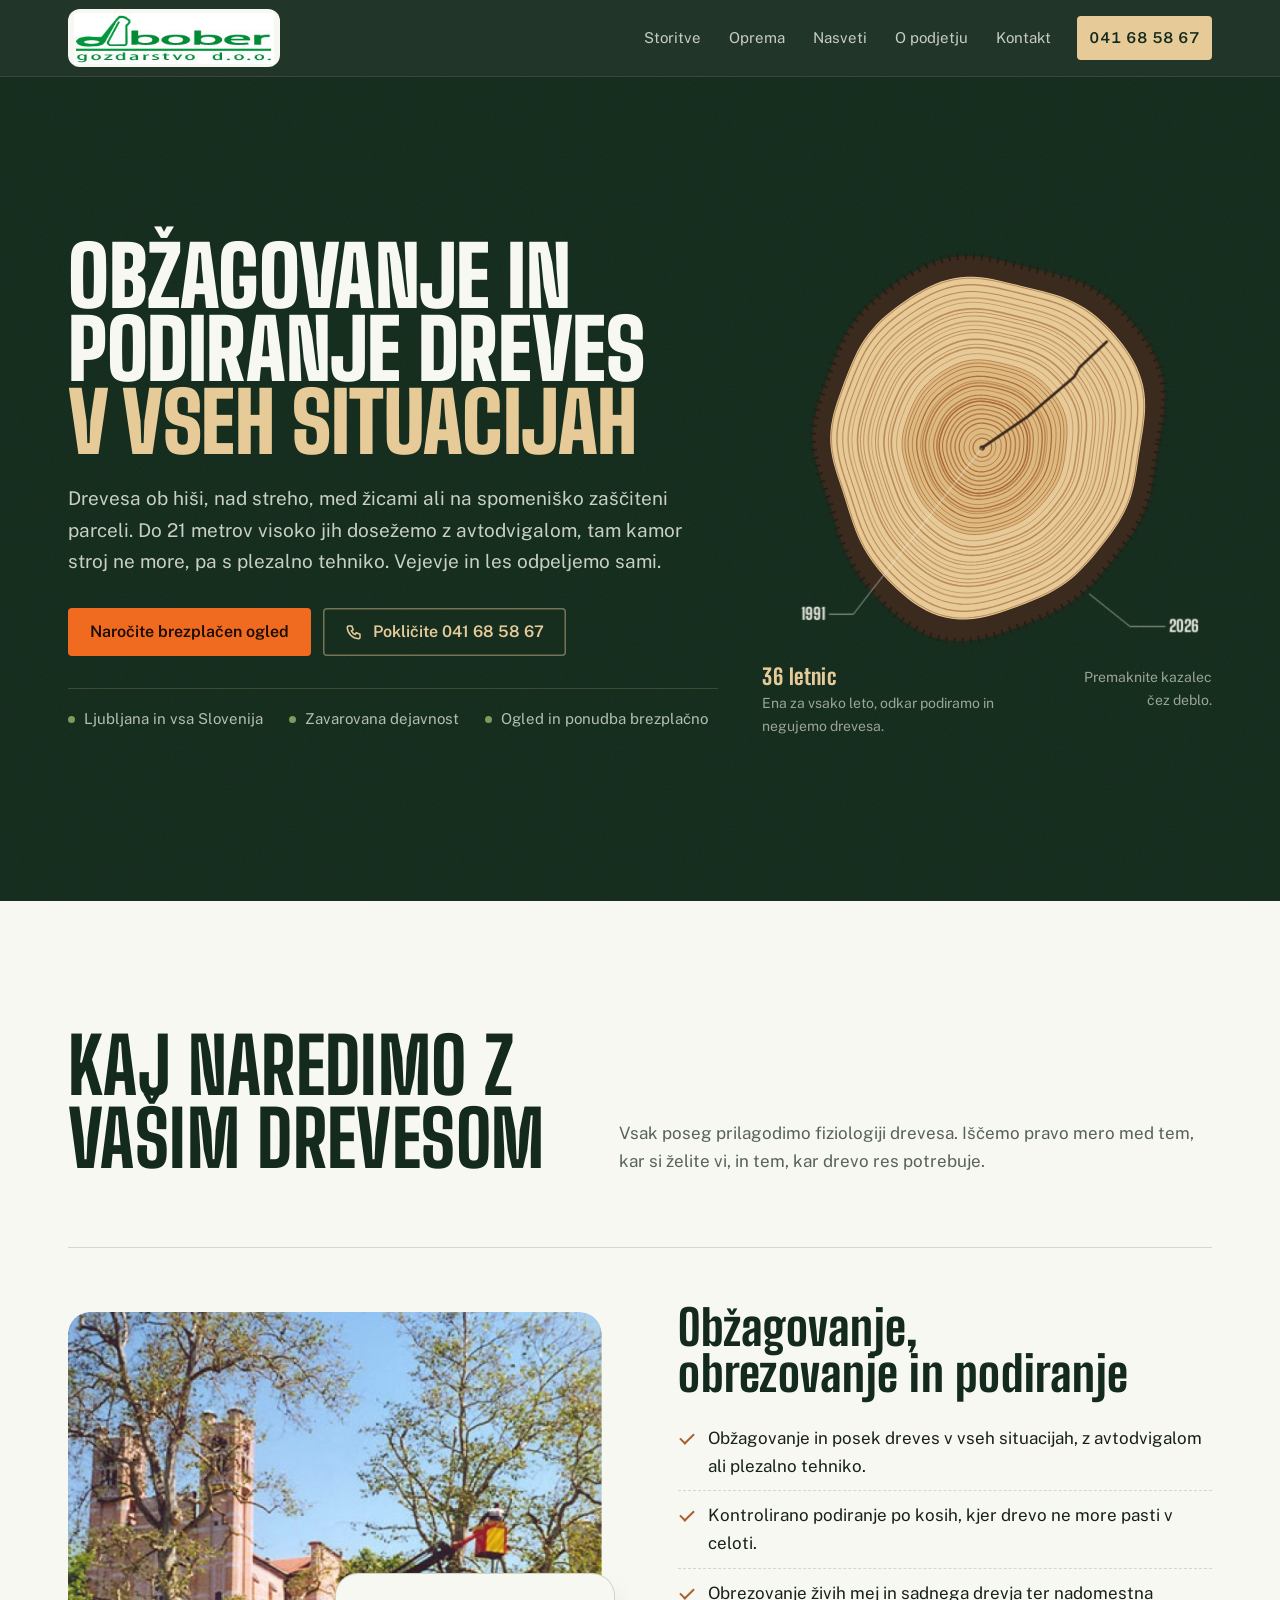
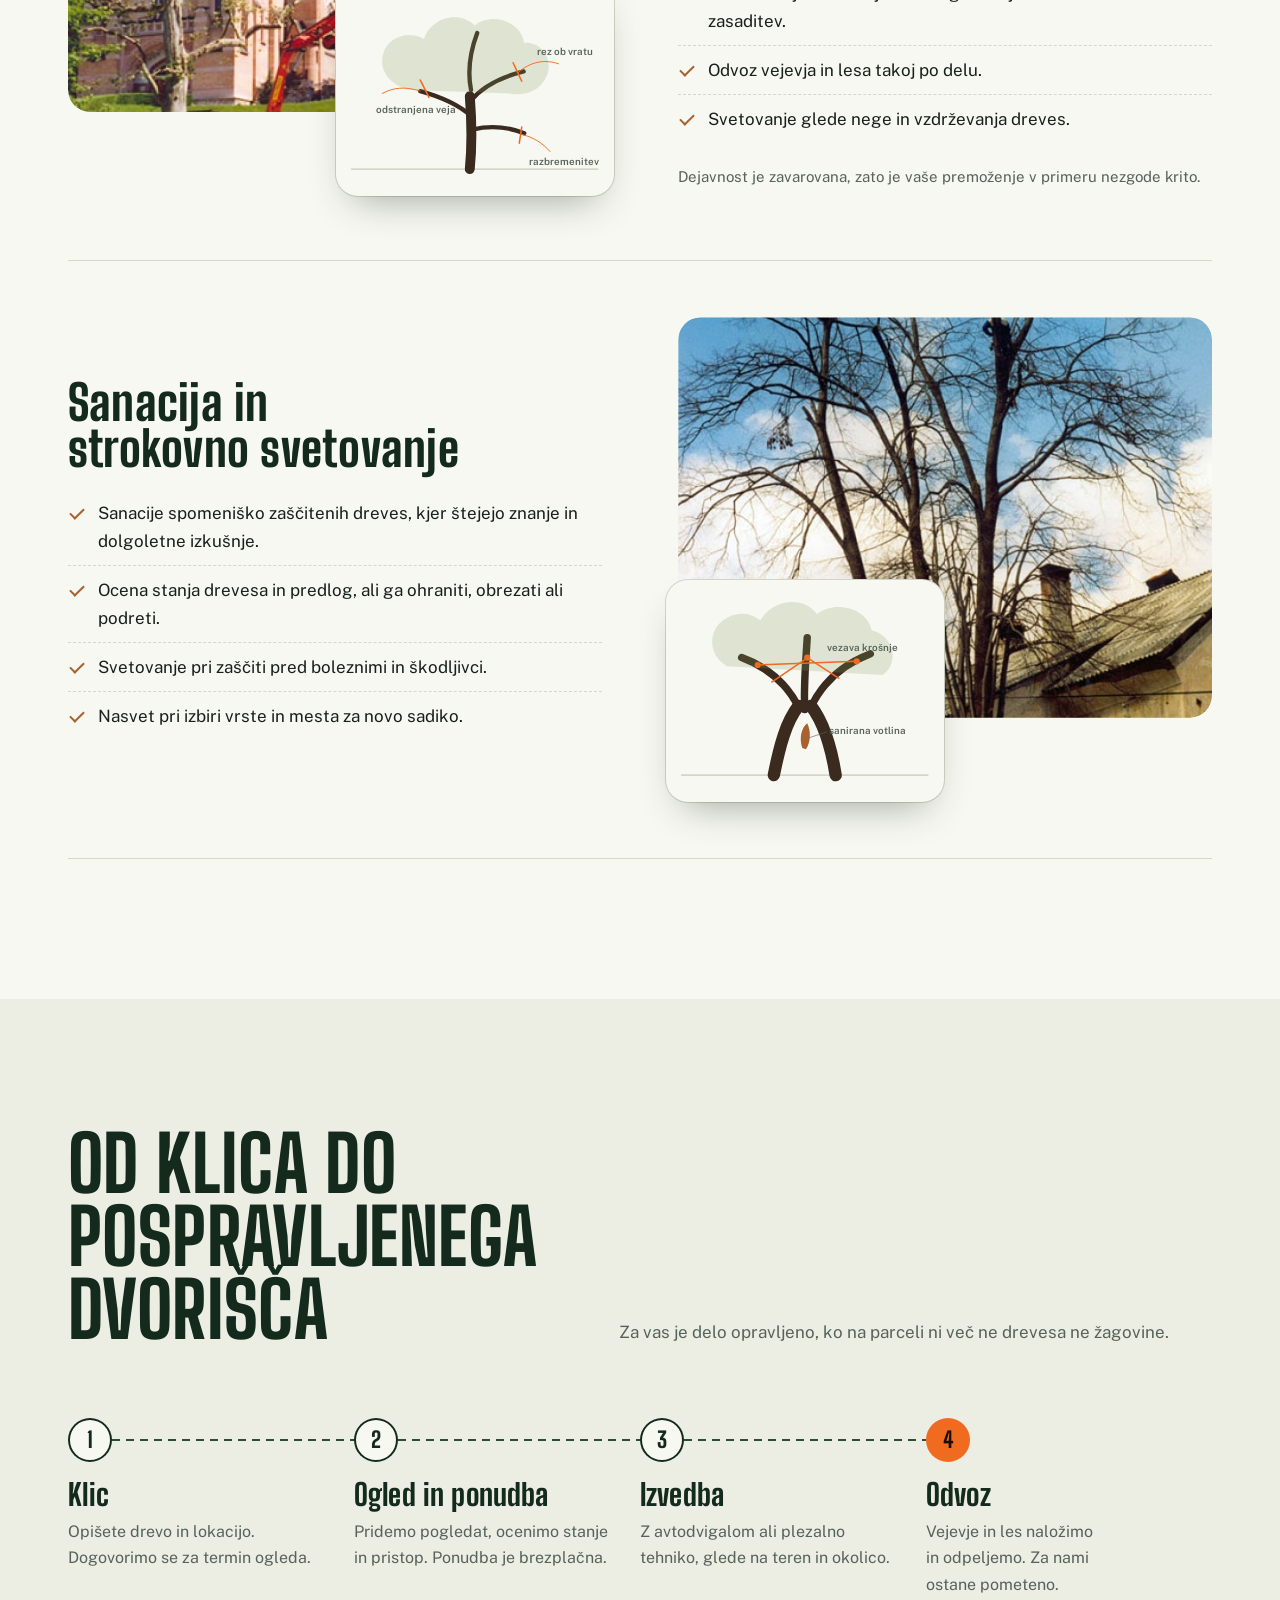
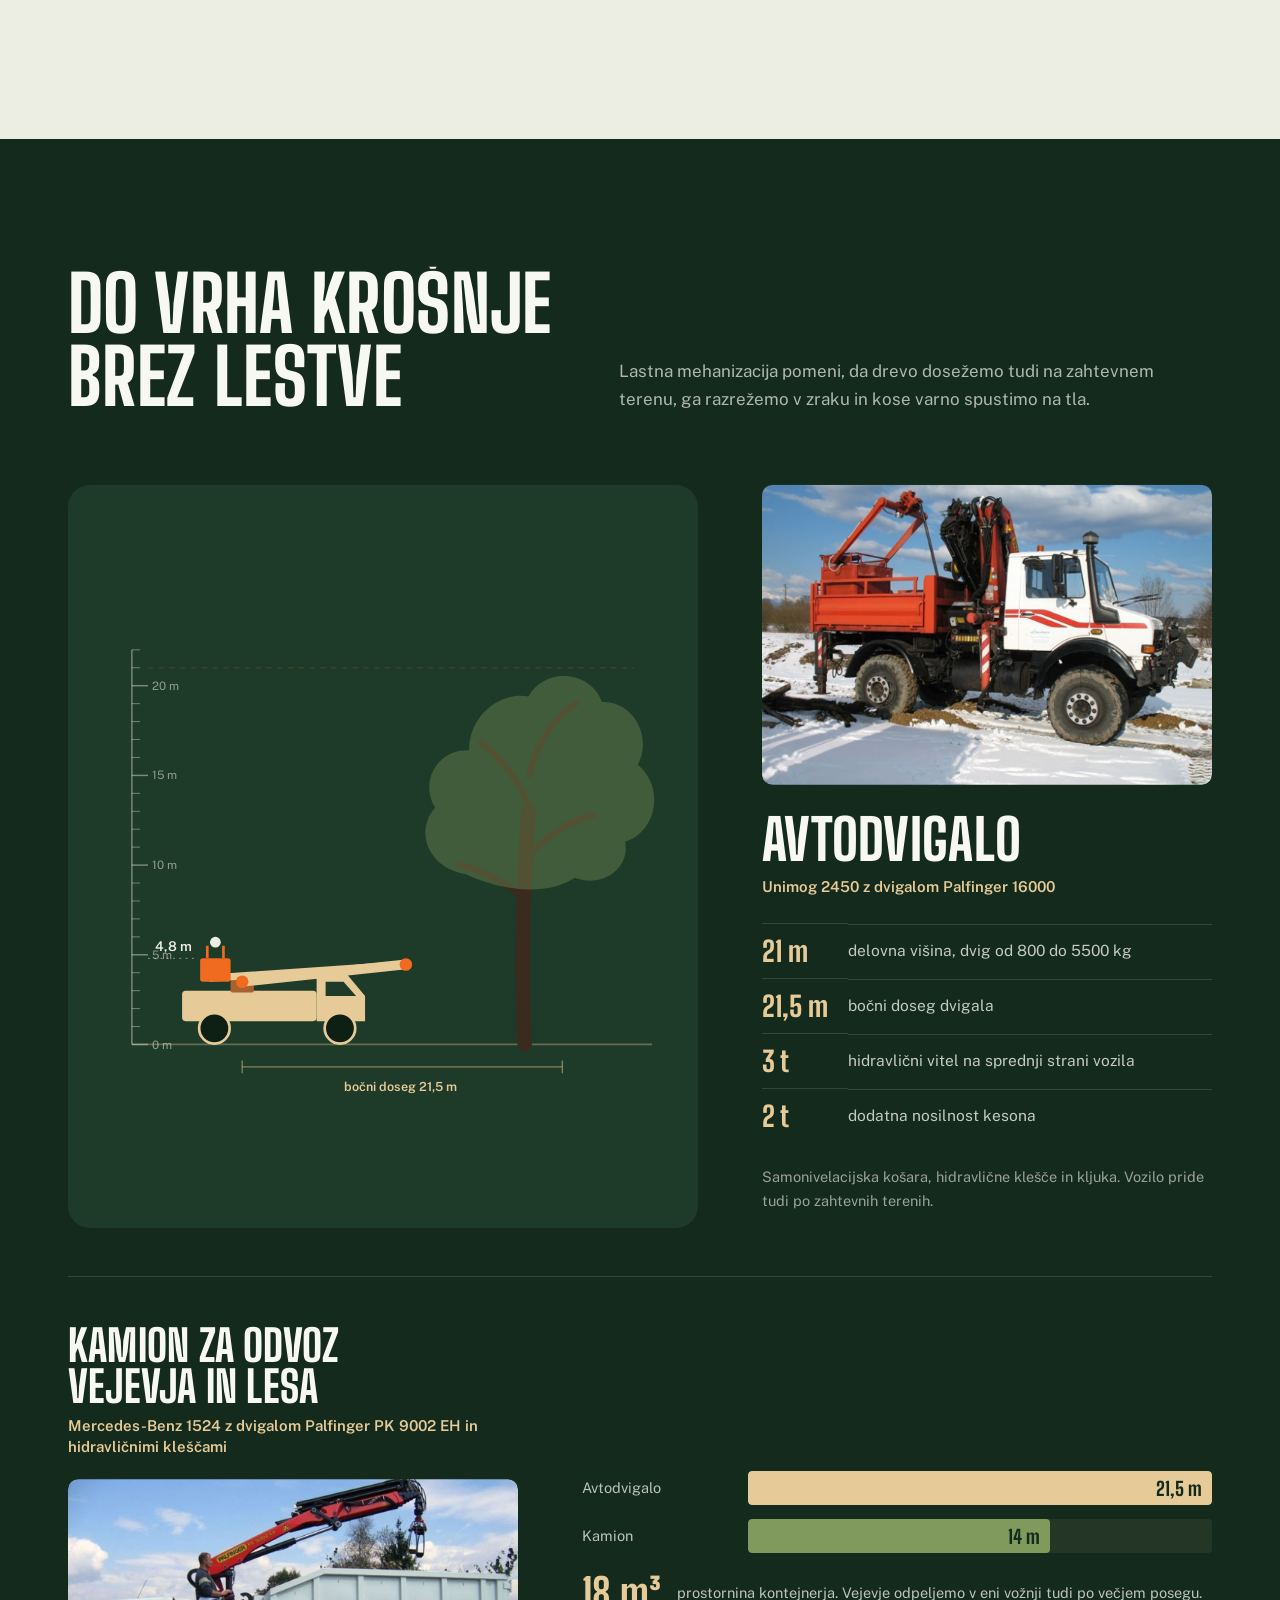
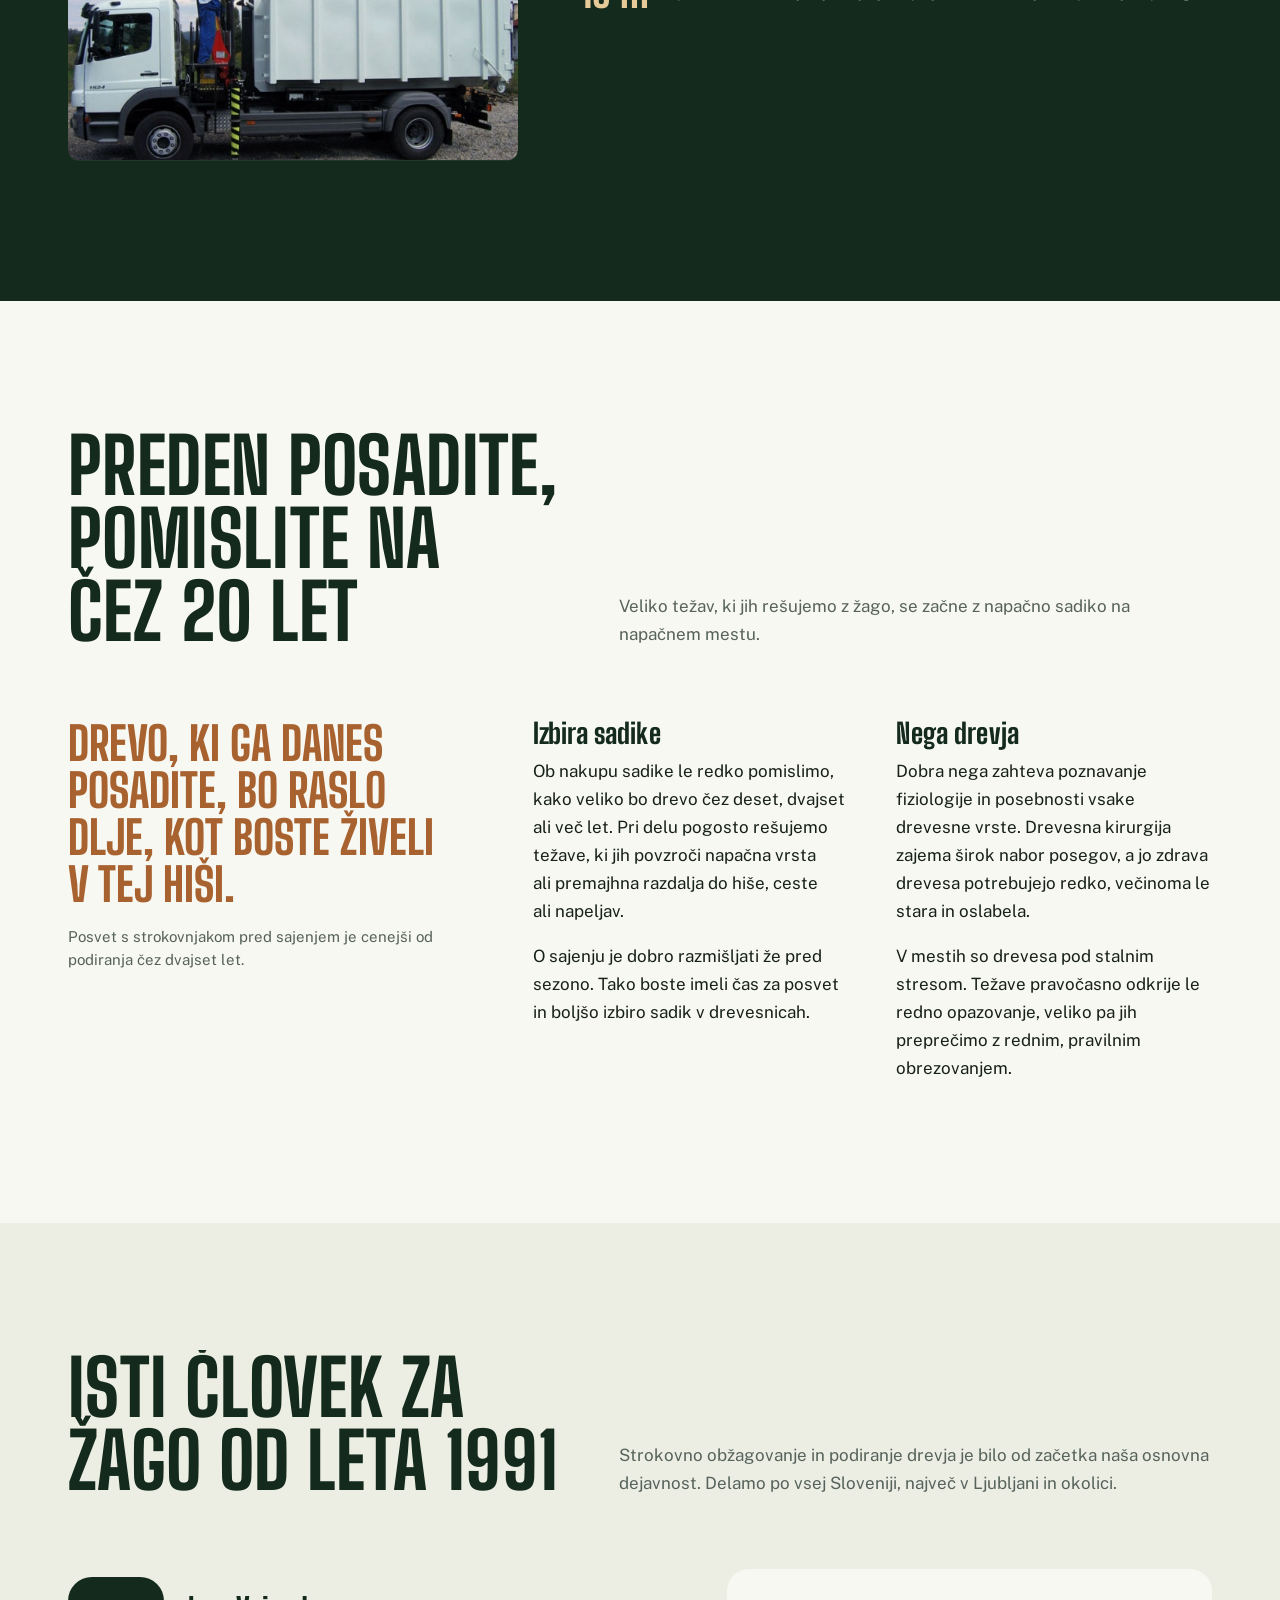
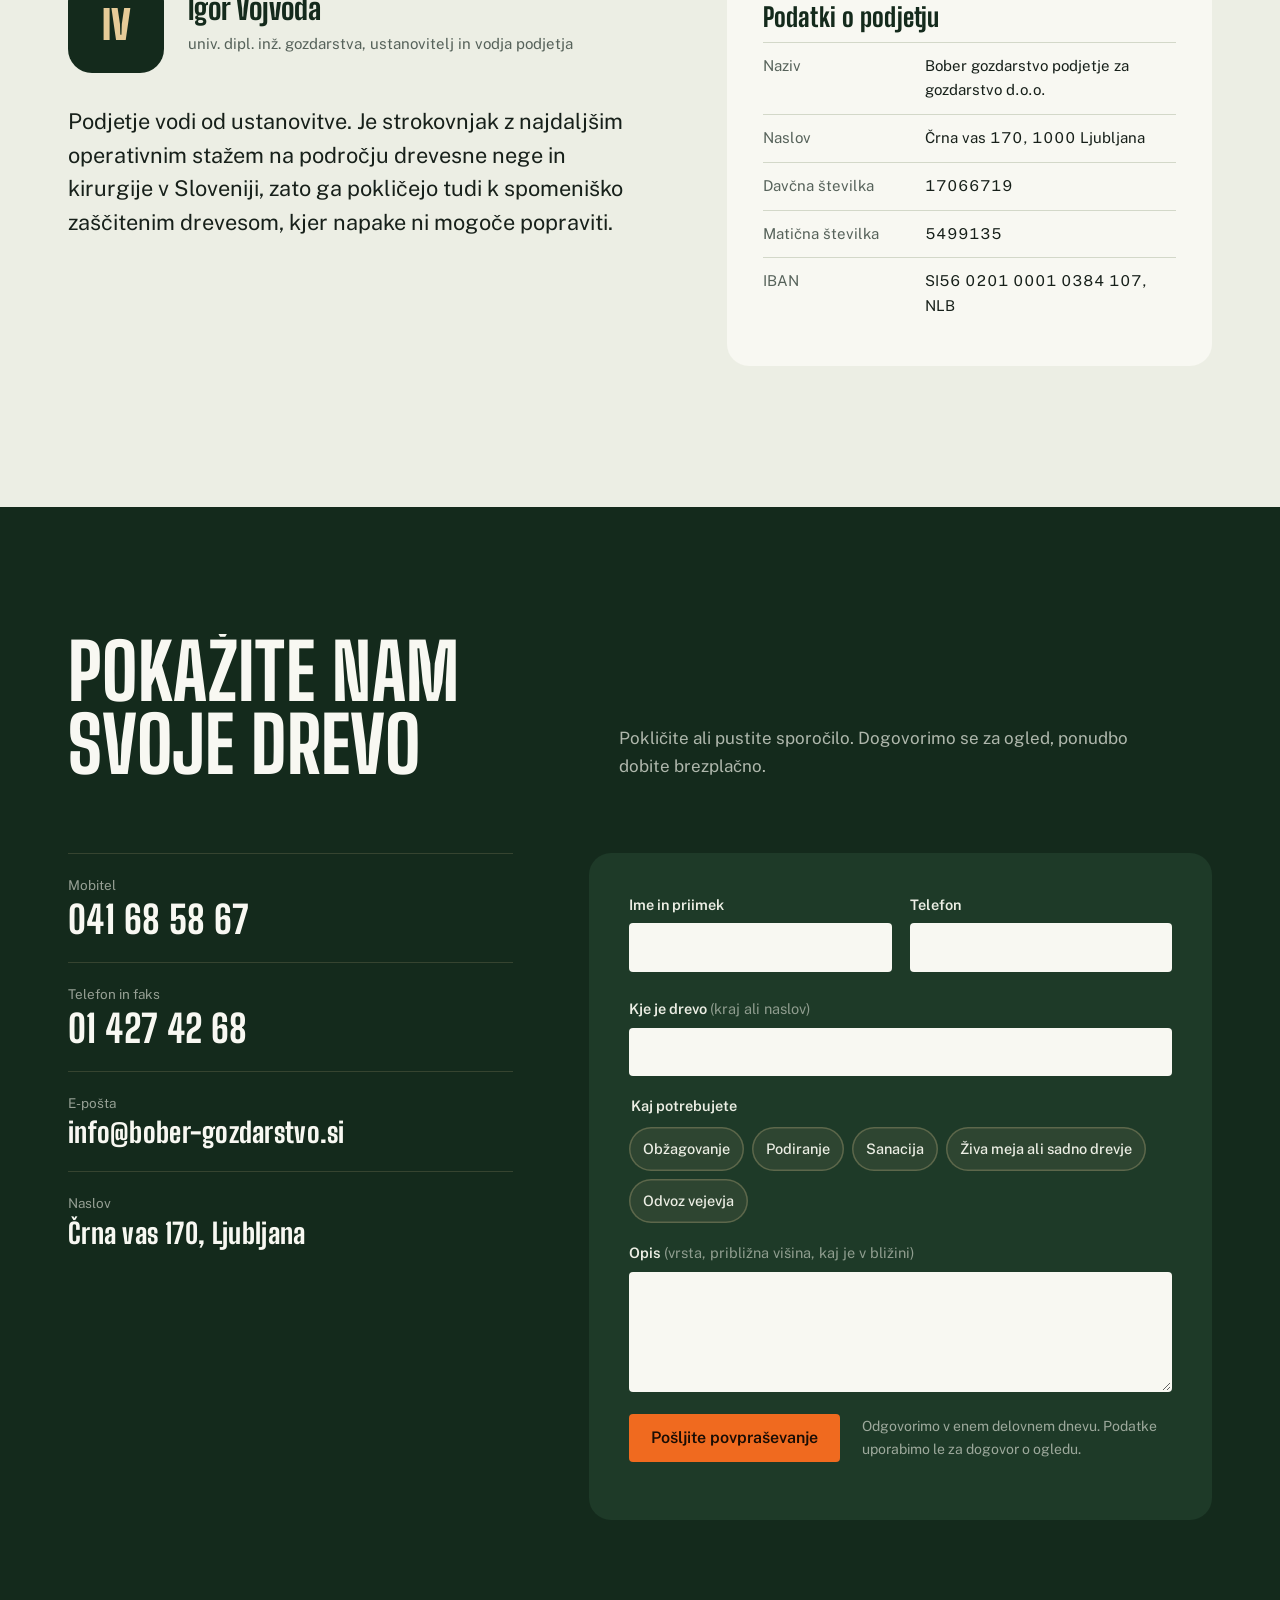
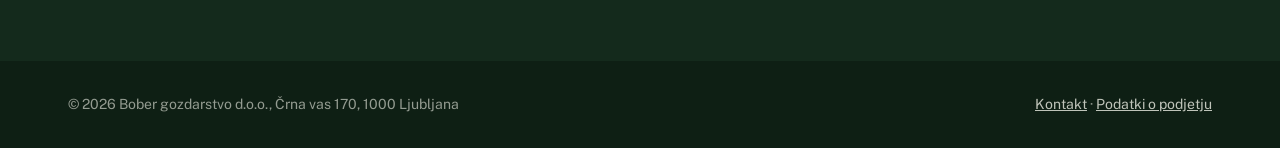
==== index.html @ 2860ae9e "Objava spletne strani Gozdarstvo Bober Co-Authored-By: Claude Opus 5.5 <noreply@anthropic.com>" ====
<!doctype html>
<html lang="sl" class="no-js">
<head>
<script>document.documentElement.classList.replace("no-js","js")</script>
<meta charset="utf-8">
<meta name="viewport" content="width=device-width, initial-scale=1">
<title>Obžagovanje in podiranje dreves Ljubljana | Bober gozdarstvo</title>
<meta name="description" content="Strokovno obžagovanje, obrezovanje in podiranje dreves v Ljubljani in po Sloveniji od leta 1991. Avtodvigalo do 21 m, plezalna tehnika, odvoz vejevja. Brezplačen ogled.">
<link rel="canonical" href="https://www.gozdarstvo-bober.si/">
<meta property="og:type" content="website">
<meta property="og:locale" content="sl_SI">
<meta property="og:title" content="Bober gozdarstvo — obžagovanje in podiranje dreves">
<meta property="og:description" content="Drevesna nega in kirurgija od leta 1991. Avtodvigalo do 21 m, plezalna tehnika, odvoz vejevja. Brezplačen ogled.">
<meta property="og:url" content="https://www.gozdarstvo-bober.si/">
<meta name="theme-color" content="#142A1C">
<link rel="icon" href="data:image/svg+xml,%3Csvg xmlns='http://www.w3.org/2000/svg' viewBox='0 0 64 64'%3E%3Ccircle cx='32' cy='32' r='30' fill='%233B2A1E'/%3E%3Ccircle cx='32' cy='32' r='25' fill='%23E6CB98'/%3E%3Cg fill='none' stroke='%23A8622F' stroke-width='2'%3E%3Ccircle cx='32' cy='32' r='19'/%3E%3Ccircle cx='31' cy='33' r='13'/%3E%3Ccircle cx='31' cy='33' r='7'/%3E%3C/g%3E%3Cpath d='M32 32 L58 20' stroke='%233B2A1E' stroke-width='3'/%3E%3C/svg%3E">
<link rel="preconnect" href="https://fonts.googleapis.com">
<link rel="preconnect" href="https://fonts.gstatic.com" crossorigin>
<link href="https://fonts.googleapis.com/css2?family=Big+Shoulders+Display:wght@600;800;900&family=Public+Sans:ital,wght@0,400;0,500;0,600;1,400&display=swap" rel="stylesheet">

<script type="application/ld+json">
{
  "@context": "https://schema.org",
  "@type": "LocalBusiness",
  "@id": "https://www.gozdarstvo-bober.si/#business",
  "name": "Bober gozdarstvo d.o.o.",
  "legalName": "Bober gozdarstvo podjetje za gozdarstvo d.o.o.",
  "description": "Strokovno obžagovanje, obrezovanje in podiranje dreves, sanacija spomeniško zaščitenih dreves, odvoz vejevja in lesa.",
  "url": "https://www.gozdarstvo-bober.si/",
  "telephone": "+38641685867",
  "faxNumber": "+38614274268",
  "email": "info@bober-gozdarstvo.si",
  "foundingDate": "1991",
  "taxID": "17066719",
  "address": {
    "@type": "PostalAddress",
    "streetAddress": "Črna vas 170",
    "postalCode": "1000",
    "addressLocality": "Ljubljana",
    "addressCountry": "SI"
  },
  "areaServed": [{"@type":"City","name":"Ljubljana"},{"@type":"Country","name":"Slovenija"}],
  "founder": {"@type":"Person","name":"Igor Vojvoda","jobTitle":"univ. dipl. inž. gozdarstva"},
  "knowsAbout": ["obžagovanje dreves","podiranje dreves","obrezovanje dreves","sanacija dreves","drevesna kirurgija","plezalna tehnika","odvoz vejevja"]
}
</script>

<style>
:root{
  --spruce:#142A1C;
  --spruce-2:#1E3A28;
  --spruce-3:#2B4C35;
  --moss:#7F9A5C;
  --lichen:#ECEEE4;
  --paper:#F8F8F2;
  --sap:#E6CB98;
  --heart:#A8622F;
  --bark:#3B2A1E;
  --saw:#F06A1F;
  --saw-ink:#B9480C;
  --ink:#17201A;
  --muted:#56625A;
  --line:#D3D8C9;

  --display:"Big Shoulders Display", "Roboto Condensed", "Arial Narrow", "DejaVu Sans Condensed", sans-serif;
  --body:"Public Sans", system-ui, sans-serif;

  --wrap:1240px;
  --gutter:clamp(16px,4vw,48px);
  --r-sm:4px; --r-md:10px; --r-lg:22px;
  --ease:cubic-bezier(.2,.7,.2,1);
}
*,*::before,*::after{box-sizing:border-box}
html{scroll-behavior:smooth;-webkit-text-size-adjust:100%}
@media (prefers-reduced-motion:reduce){html{scroll-behavior:auto}}
body{margin:0;background:var(--paper);color:var(--ink);font:400 17px/1.65 var(--body);overflow-x:hidden}
img,svg{display:block;max-width:100%}
a{color:inherit}
h1,h2,h3{font-family:var(--display);font-weight:800;line-height:.95;letter-spacing:.005em;margin:0;text-wrap:balance}
p{margin:0 0 1em;text-wrap:pretty}
.wrap{max-width:var(--wrap);margin:0 auto;padding:0 var(--gutter)}
.skip{position:absolute;left:-999px;top:8px;background:var(--saw);color:#fff;padding:10px 14px;border-radius:var(--r-sm);z-index:50}
.skip:focus{left:8px}
:focus-visible{outline:3px solid var(--saw);outline-offset:3px;border-radius:2px}

/* ---------- buttons ---------- */
.btn{display:inline-flex;align-items:center;gap:10px;min-height:48px;padding:0 22px;border-radius:var(--r-sm);
  font:600 16px/1 var(--body);text-decoration:none;border:0;cursor:pointer;
  transition:background-color .2s var(--ease),transform .15s var(--ease),color .2s}
.btn:active{transform:translateY(1px)}
.btn-saw{background:var(--saw);color:#1a0d04}
.btn-saw:hover{background:#ff7d33}
.btn-line{background:transparent;color:var(--sap);box-shadow:inset 0 0 0 1.5px rgba(230,203,152,.45)}
.btn-line:hover{box-shadow:inset 0 0 0 1.5px var(--sap)}
.btn svg{width:18px;height:18px}

/* ---------- header ---------- */
.top{position:sticky;top:0;z-index:20;background:rgba(20,42,28,.94);backdrop-filter:saturate(1.2) blur(8px);color:var(--lichen);
  border-bottom:1px solid rgba(230,203,152,.12)}
.top .wrap{display:flex;align-items:center;justify-content:space-between;gap:24px;height:76px}
.brand{display:flex;align-items:center;gap:12px;text-decoration:none}
.brand svg{width:38px;height:38px;flex:none}
.brand b{font:900 28px/1 var(--display);letter-spacing:.02em;color:var(--paper)}
.brand small{display:block;font:500 12px/1.2 var(--body);color:var(--sap);opacity:.8;letter-spacing:.02em}
.nav{display:flex;gap:4px;align-items:center}
.nav a{text-decoration:none;font-size:15px;padding:10px 12px;border-radius:var(--r-sm);color:rgba(236,238,228,.82);transition:color .2s}
.nav a:hover{color:#fff}
.nav .call{margin-left:10px;color:var(--spruce);background:var(--sap);font-weight:600;font-variant-numeric:tabular-nums}
.nav .call:hover{background:#f1dcb2;color:var(--spruce)}
.menu-btn{display:none;background:none;border:0;color:var(--paper);width:48px;height:48px;margin-right:-12px;cursor:pointer}
@media (max-width:900px){
  .nav{position:absolute;top:100%;left:0;right:0;flex-direction:column;align-items:stretch;gap:0;background:var(--spruce);
    padding:8px var(--gutter) 20px;border-bottom:1px solid rgba(230,203,152,.15);display:none}
  .nav.open{display:flex}
  .nav a{padding:14px 4px;font-size:17px;border-bottom:1px solid rgba(255,255,255,.06)}
  .nav .call{margin:14px 0 0;text-align:center;padding:14px}
  .menu-btn{display:grid;place-items:center}
}

/* ---------- hero ---------- */
.hero{position:relative;background:var(--spruce);color:var(--lichen);overflow:hidden;isolation:isolate}
.hero::after{content:"";position:absolute;inset:0;z-index:-1;pointer-events:none;opacity:.35;mix-blend-mode:overlay;
  background-image:url("data:image/svg+xml,%3Csvg xmlns='http://www.w3.org/2000/svg' width='220' height='220'%3E%3Cfilter id='n'%3E%3CfeTurbulence type='fractalNoise' baseFrequency='.85' numOctaves='2' stitchTiles='stitch'/%3E%3C/filter%3E%3Crect width='100%25' height='100%25' filter='url(%23n)'/%3E%3C/svg%3E")}
.hero .wrap{display:grid;grid-template-columns:minmax(0,1.3fr) minmax(0,.9fr);gap:clamp(24px,3.5vw,56px);align-items:center;
  padding-top:clamp(20px,4.5vh,72px);padding-bottom:clamp(24px,5vh,80px);min-height:calc(100svh - 76px)}
.hero h1{font-size:clamp(40px,min(6.9vw,9.2svh),108px);font-weight:900;color:var(--paper);text-transform:uppercase;line-height:.88;letter-spacing:-.005em}
.hero h1 span{display:block;color:var(--sap)}
.hero .lede{max-width:38em;margin:clamp(12px,2.6vh,28px) 0 clamp(16px,3.4vh,34px);font-size:clamp(17px,1.5vw,19px);color:rgba(236,238,228,.84)}
.hero .actions{display:flex;flex-wrap:wrap;gap:12px}
.hero .facts{display:flex;flex-wrap:wrap;gap:8px 26px;margin:clamp(16px,3.6vh,44px) 0 0;padding:clamp(10px,2vh,20px) 0 0;border-top:1px solid rgba(230,203,152,.18);list-style:none;font-size:15px;color:rgba(236,238,228,.75)}
.hero .facts li{display:flex;align-items:center;gap:9px}
.hero .facts li::before{content:"";width:7px;height:7px;border-radius:50%;background:var(--moss)}

.stump{position:relative;justify-self:center;width:100%;max-width:min(540px,calc(100svh - 76px - 190px))}
.stump svg{width:100%;height:auto;overflow:hidden;touch-action:manipulation}
.stump .ring{fill:none;stroke-linejoin:round}
.stump .ring.hl{stroke:var(--saw)!important;stroke-width:3px!important}
.stump-tip{position:absolute;left:0;top:0;pointer-events:none;background:var(--paper);color:var(--spruce);
  font:800 26px/1 var(--display);padding:8px 12px 7px;border-radius:var(--r-sm);opacity:0;transform:translate(-50%,-130%);
  transition:opacity .15s;white-space:nowrap;box-shadow:0 8px 24px rgba(5,15,8,.35)}
.stump-tip small{display:block;font:500 12px/1.2 var(--body);color:var(--muted);margin-top:3px}
.stump-tip.on{opacity:1}
.stump-cap{display:flex;justify-content:space-between;gap:16px;margin-top:clamp(8px,1.6vh,18px);font-size:14px;color:rgba(236,238,228,.62)}
.stump-cap strong{color:var(--sap);font:800 22px/1 var(--display);letter-spacing:.02em;display:block;margin-bottom:4px}

@media (max-width:900px){
  .hero .wrap{grid-template-columns:1fr;min-height:0}
  .stump{max-width:min(360px,86vw);margin-top:8px}
}

/* ---------- section scaffolding ---------- */
section{scroll-margin-top:80px}
.sec{padding:clamp(72px,10vw,136px) 0 clamp(80px,11vw,148px)}
.sec-head{display:grid;grid-template-columns:minmax(0,5fr) minmax(0,6fr);gap:24px 56px;align-items:end;margin-bottom:clamp(40px,6vw,72px)}
.sec-head h2{font-size:clamp(44px,6vw,82px);text-transform:uppercase;color:var(--spruce)}
.sec-head p{max-width:36em;color:var(--muted);margin:0}
@media (max-width:800px){.sec-head{grid-template-columns:minmax(0,1fr)}}
.sec-head h2,.svc h3,.spec h3,.truck h3{overflow-wrap:break-word;hyphens:auto}

/* ---------- services ---------- */
.svc{display:grid;grid-template-columns:minmax(0,1fr) minmax(0,1fr);gap:clamp(32px,6vw,88px);align-items:center;padding:clamp(36px,5vw,56px) 0;border-top:1px solid var(--line)}
.svc:last-of-type{border-bottom:1px solid var(--line)}
.svc.flip .svc-media{order:2}
.svc h3{font-size:clamp(34px,3.8vw,52px);color:var(--spruce);margin-bottom:18px}
.svc ul{list-style:none;padding:0;margin:0}
.svc li{position:relative;padding:10px 0 10px 30px;border-bottom:1px dashed var(--line)}
.svc li:last-child{border-bottom:0}
.svc li::before{content:"";position:absolute;left:2px;top:19px;width:14px;height:8px;border-left:2px solid var(--heart);border-bottom:2px solid var(--heart);transform:rotate(-45deg)}
.svc .note{margin-top:22px;font-size:15px;color:var(--muted)}
.svc-art{background:var(--lichen);border-radius:var(--r-lg);padding:clamp(20px,3vw,36px);aspect-ratio:5/4;display:grid;place-items:center}
.svc-art svg{width:100%;height:100%}
.svc-art text{font:600 13px var(--body);fill:var(--muted)}
@media (max-width:800px){.svc{grid-template-columns:1fr}.svc.flip .svc-media{order:0}}

/* ---------- process ---------- */
.process{background:var(--lichen)}
.steps{list-style:none;margin:0;padding:0;display:grid;grid-template-columns:repeat(4,minmax(0,1fr));gap:0;counter-reset:s;position:relative}
.steps li{position:relative;padding:62px 28px 0 0;counter-increment:s}
.steps li::before{content:counter(s);position:absolute;top:0;left:0;width:44px;height:44px;border-radius:50%;
  display:grid;place-items:center;background:var(--paper);box-shadow:inset 0 0 0 2px var(--spruce);font:800 22px/1 var(--display);color:var(--spruce);z-index:1}
.steps li::after{content:"";position:absolute;top:21px;left:44px;right:0;height:2px;
  background:repeating-linear-gradient(90deg,var(--spruce-3) 0 8px,transparent 8px 14px)}
.steps li:last-child::after{display:none}
.steps li:last-child::before{background:var(--saw);box-shadow:none;color:#1a0d04}
.steps h3{font-size:30px;color:var(--spruce);margin-bottom:10px}
.steps p{font-size:16px;color:var(--muted);margin:0}
@media (max-width:860px){
  .steps{grid-template-columns:1fr}
  .steps li{padding:0 0 36px 66px}
  .steps li::after{top:44px;left:21px;right:auto;bottom:0;width:2px;height:auto;background:repeating-linear-gradient(180deg,var(--spruce-3) 0 8px,transparent 8px 14px)}
}

/* ---------- equipment ---------- */
.gear{background:var(--spruce);color:var(--lichen)}
.gear .sec-head h2{color:var(--paper)}
.gear .sec-head p{color:rgba(236,238,228,.72)}
.gear-main{display:grid;grid-template-columns:minmax(0,7fr) minmax(0,5fr);gap:clamp(32px,5vw,72px);align-items:stretch}
.gauge{display:grid;align-items:center;background:var(--spruce-2);border-radius:var(--r-lg);padding:clamp(16px,2.5vw,28px);position:relative}
.gauge svg{width:100%;height:auto}
.gauge text{font-family:var(--body)}
.spec h3{font-size:clamp(40px,4.4vw,60px);color:var(--paper);text-transform:uppercase}
.spec .model{color:var(--sap);font:600 15px/1.4 var(--body);margin:10px 0 26px}
.spec dl{margin:0;display:grid;grid-template-columns:auto 1fr;gap:0}
.spec dt,.spec dd{padding:13px 0;border-top:1px solid rgba(230,203,152,.16);margin:0}
.spec dt{font:800 28px/1 var(--display);color:var(--sap);padding-right:20px;font-variant-numeric:tabular-nums;white-space:nowrap}
.spec dd{color:rgba(236,238,228,.82);font-size:15.5px;align-self:center}
.spec .kit{margin-top:22px;font-size:14.5px;color:rgba(236,238,228,.62)}

.truck{margin-top:clamp(28px,4vw,48px);display:grid;grid-template-columns:minmax(0,5fr) minmax(0,7fr);gap:clamp(24px,5vw,72px);align-items:center;
  border-top:1px solid rgba(230,203,152,.16);padding-top:clamp(28px,4vw,48px)}
.truck h3{font-size:clamp(32px,3.4vw,44px);color:var(--paper);text-transform:uppercase}
.truck .model{color:var(--sap);font:600 15px/1.4 var(--body);margin:8px 0 0}
.reach{display:grid;gap:14px}
.reach .row{display:grid;grid-template-columns:150px 1fr;gap:16px;align-items:center;font-size:14.5px;color:rgba(236,238,228,.78)}
.reach .bar{height:34px;border-radius:var(--r-sm);background:rgba(230,203,152,.08);position:relative;overflow:hidden}
.reach .bar i{position:absolute;inset:0 auto 0 0;background:var(--sap);border-radius:var(--r-sm);display:flex;align-items:center;justify-content:flex-end;padding-right:10px;
  font:800 19px/1 var(--display);font-style:normal;color:var(--spruce)}
.reach .bar.b i{background:var(--moss)}
.reach .cube{display:flex;align-items:center;gap:16px;margin-top:6px;font-size:14.5px;color:rgba(236,238,228,.78)}
.reach .cube b{white-space:nowrap;font:800 40px/1 var(--display);color:var(--sap);font-weight:800}
@media (max-width:900px){.gear-main,.truck{grid-template-columns:1fr}.reach .row{grid-template-columns:110px 1fr}}

/* ---------- advice ---------- */
.advice .cols{display:grid;grid-template-columns:minmax(0,4fr) minmax(0,7fr);gap:clamp(32px,6vw,96px)}
.advice blockquote{margin:0;font:800 clamp(32px,3.6vw,48px)/1.02 var(--display);color:var(--heart);text-transform:uppercase;position:sticky;top:110px}
.advice blockquote span{display:block;font:400 15px/1.5 var(--body);text-transform:none;color:var(--muted);margin-top:18px}
.advice .text{columns:2 18em;column-gap:48px}
.advice .text p{break-inside:avoid}
.advice .text h3{font-size:28px;color:var(--spruce);margin:0 0 10px;break-after:avoid}
@media (max-width:800px){.advice .cols{grid-template-columns:1fr}.advice blockquote{position:static}}

/* ---------- about ---------- */
.about{background:var(--lichen)}
.about .cols{display:grid;grid-template-columns:minmax(0,6fr) minmax(0,5fr);gap:clamp(32px,6vw,96px);align-items:start}
.founder{display:grid;grid-template-columns:auto 1fr;gap:24px;align-items:center;margin:8px 0 32px}
.founder .mono{width:96px;height:96px;border-radius:24px;background:var(--spruce);display:grid;place-items:center;color:var(--sap);font:900 40px/1 var(--display)}
.founder b{display:block;font:800 30px/1 var(--display);color:var(--spruce);margin-bottom:6px}
.founder span{color:var(--muted);font-size:15px}
.about .big{font-size:clamp(19px,1.7vw,22px);line-height:1.55;color:var(--ink)}
.data{background:var(--paper);border-radius:var(--r-lg);padding:clamp(22px,3vw,36px)}
.data h3{font-size:26px;color:var(--spruce);margin-bottom:12px}
.data dl{margin:0;font-size:15px}
.data div{display:grid;grid-template-columns:150px 1fr;gap:12px;padding:11px 0;border-top:1px solid var(--line)}
.data dt{color:var(--muted)}
.data dd{margin:0;font-variant-numeric:tabular-nums}
@media (max-width:800px){.about .cols{grid-template-columns:1fr}.data div{grid-template-columns:1fr;gap:2px}}

/* ---------- contact ---------- */
.contact{background:var(--spruce);color:var(--lichen)}
.contact .sec-head h2{color:var(--paper)}
.contact .sec-head p{color:rgba(236,238,228,.72)}
.contact .cols{display:grid;grid-template-columns:minmax(0,5fr) minmax(0,7fr);gap:clamp(32px,6vw,88px);align-items:start}
.lines{list-style:none;padding:0;margin:0}
.lines li{padding:20px 0;border-top:1px solid rgba(230,203,152,.16)}
.lines small{display:block;font-size:13.5px;color:rgba(236,238,228,.6);margin-bottom:4px}
.lines a,.lines span{font:800 clamp(28px,3vw,38px)/1.05 var(--display);color:var(--paper);text-decoration:none;letter-spacing:.01em;font-variant-numeric:tabular-nums}
.lines a:hover{color:var(--sap)}
.lines .sm{font-size:clamp(22px,2.2vw,28px)}
form{background:var(--spruce-2);border-radius:var(--r-lg);padding:clamp(22px,3.5vw,40px);display:grid;grid-template-columns:1fr 1fr;gap:18px}
.f{display:grid;gap:7px}
.f.full{grid-column:1/-1}
label{font-size:14.5px;font-weight:600;color:var(--lichen)}
label em{font-style:normal;font-weight:400;color:rgba(236,238,228,.55)}
input,select,textarea{font:400 16px/1.4 var(--body);color:var(--ink);background:var(--paper);border:1.5px solid transparent;border-radius:var(--r-sm);
  padding:12px 14px;min-height:48px;width:100%;transition:border-color .2s}
textarea{min-height:120px;resize:vertical}
input:focus,select:focus,textarea:focus{outline:none;border-color:var(--saw)}
.f.bad input,.f.bad select,.f.bad textarea{border-color:#ff8a65}
.err{font-size:13.5px;color:#ffb39a;min-height:0}
.chips{display:flex;flex-wrap:wrap;gap:8px}
.chips label{font-weight:500;display:inline-flex;align-items:center;gap:8px;padding:10px 14px;border-radius:999px;cursor:pointer;
  background:rgba(230,203,152,.08);box-shadow:inset 0 0 0 1.5px rgba(230,203,152,.25);transition:background-color .2s,box-shadow .2s}
.chips input{position:absolute;opacity:0;width:1px;height:1px;min-height:0}
.chips label:has(input:checked){background:var(--sap);color:var(--spruce);box-shadow:none}
.chips label:has(input:focus-visible){outline:3px solid var(--saw);outline-offset:2px}
.form-foot{grid-column:1/-1;display:flex;flex-wrap:wrap;align-items:center;gap:14px 22px;margin-top:4px}
.form-foot p{margin:0;font-size:14px;color:rgba(236,238,228,.62);flex:1 1 220px}
.status{grid-column:1/-1;font-size:15px;color:var(--sap);margin:0}
@media (max-width:860px){.contact .cols{grid-template-columns:1fr}}
@media (max-width:560px){form{grid-template-columns:1fr}}

/* ---------- footer ---------- */
footer{background:#0E1F14;color:rgba(236,238,228,.6);font-size:14px;padding:32px 0}
footer .wrap{display:flex;flex-wrap:wrap;gap:12px 32px;justify-content:space-between}
footer a{color:rgba(236,238,228,.8)}

/* ---------- one orchestrated moment: rings grow ---------- */
@media (prefers-reduced-motion:no-preference){
  .grow .ring{stroke-dasharray:var(--len);stroke-dashoffset:var(--len);animation:draw 1.1s var(--ease) forwards;animation-delay:var(--d)}
  .grow .crack,.grow .notes{opacity:0;animation:fade .6s ease forwards;animation-delay:2.2s}
  @keyframes draw{to{stroke-dashoffset:0}}
  @keyframes fade{to{opacity:1}}
}

/* ---------- photos ---------- */
.logo-chip{height:58px;min-width:58px;padding:4px 6px;flex:none;border-radius:12px;background:var(--paper);overflow:hidden;display:grid;place-items:center}
.logo-chip img{height:100%;width:auto;max-width:200px;object-fit:contain}
@media (max-width:900px){.logo-chip{height:50px;min-width:50px}}
figure{margin:0}
.ph{width:100%;height:100%;object-fit:cover;display:block;background:var(--spruce-3)}
.svc-media{position:relative;padding:0 0 clamp(48px,7vw,84px)}
.svc-photo{aspect-ratio:4/3;border-radius:var(--r-lg);overflow:hidden;background:var(--lichen)}
.svc-photo .ph{filter:saturate(.9) contrast(1.03)}
.svc-media .svc-art{position:absolute;right:clamp(-12px,-1.5vw,0px);bottom:0;width:52%;aspect-ratio:5/4;padding:12px 14px;
  background:var(--paper);box-shadow:0 18px 40px -18px rgba(20,42,28,.45),0 0 0 1px var(--line)}
.svc.flip .svc-media .svc-art{right:auto;left:clamp(-12px,-1.5vw,0px)}
.svc-media .svc-art text{font-size:16px}
.gear-photo{aspect-ratio:3/2;border-radius:var(--r-md);overflow:hidden;margin-bottom:28px;box-shadow:0 0 0 1px rgba(230,203,152,.16)}
.truck-photo{margin:22px 0 0;aspect-ratio:16/10}
@media (max-width:800px){.svc-media .svc-art{width:62%;right:0}.svc.flip .svc-media .svc-art{left:auto;right:0}}

/* =========================================================
   MOTION — everything is tied to the trade:
   saw-cut headings, unfolding crane, running chain on CTAs
   ========================================================= */
:root{--t-fast:.18s;--t-med:.45s;--t-slow:.9s;--ease-out:cubic-bezier(.16,1,.3,1);--ease-saw:cubic-bezier(.65,0,.35,1)}

/* header: shrinks + scroll progress as a sawdust line */
.top{transition:background-color var(--t-med)}
.top .wrap{transition:height var(--t-med) var(--ease-out)}
.progress{position:absolute;left:0;bottom:-1px;height:2px;width:100%;background:var(--saw);transform-origin:0 50%;transform:scaleX(var(--p,0))}

/* nav: sawtooth underline slides in */
.nav a:not(.call){position:relative}
.nav a:not(.call)::after{content:"";position:absolute;left:12px;right:12px;bottom:4px;height:5px;
  background:linear-gradient(135deg,transparent 50%,var(--saw) 50%) 0 0/6px 5px repeat-x;
  transform:scaleX(0);transform-origin:0 50%;transition:transform var(--t-med) var(--ease-out)}
.nav a:not(.call):hover::after,.nav a.on::after{transform:scaleX(1)}
.nav a.on{color:#fff}
@media (max-width:900px){.nav a:not(.call)::after{left:4px;right:auto;width:60px}}

/* primary button: a saw chain runs along the bottom edge on hover */
.btn-saw{position:relative;overflow:hidden}
.btn-saw::after{content:"";position:absolute;left:0;right:0;bottom:0;height:4px;opacity:0;
  background:repeating-linear-gradient(90deg,#1a0d04 0 6px,transparent 6px 10px);transition:opacity var(--t-fast)}
.btn-saw:hover::after{opacity:.55;animation:chain .45s linear infinite}
@keyframes chain{to{background-position:10px 0}}
.btn-line svg{transition:transform var(--t-med) var(--ease-out)}
.btn-line:hover svg{transform:rotate(-14deg) scale(1.1)}

/* service rows: photo zooms, diagram card lifts and its cut lines redraw */
.svc-photo .ph{transition:transform 1.2s var(--ease-out)}
.svc:hover .svc-photo .ph{transform:scale(1.05)}
.svc-media .svc-art{transition:transform var(--t-med) var(--ease-out),box-shadow var(--t-med)}
.svc:hover .svc-media .svc-art{transform:translateY(-8px) rotate(-1deg);box-shadow:0 28px 50px -20px rgba(20,42,28,.5),0 0 0 1px var(--line)}
.svc-art [stroke="#F06A1F"] path,.svc-art path[stroke="#F06A1F"]{stroke-dasharray:240;stroke-dashoffset:0}
.svc:hover .svc-art g[stroke="#F06A1F"] path{animation:recut .7s var(--ease-saw) both}
.svc:hover .svc-art g[stroke="#F06A1F"] path:nth-child(2){animation-delay:.08s}
.svc:hover .svc-art g[stroke="#F06A1F"] path:nth-child(3){animation-delay:.16s}
@keyframes recut{from{stroke-dashoffset:240}to{stroke-dashoffset:0}}
.svc li{transition:padding-left var(--t-med) var(--ease-out)}
.svc li::before{transition:border-color var(--t-fast)}
.svc li:hover{padding-left:36px}
.svc li:hover::before{border-color:var(--saw)}

/* equipment */
.gear-photo .ph{transition:transform 1.2s var(--ease-out)}
.gear-photo:hover .ph{transform:scale(1.05)}
.spec dl dt,.spec dl dd{transition:color var(--t-fast)}
.spec dl dt:hover,.spec dl dt:hover + dd{color:var(--paper)}
.reach .bar i{transition:width 1.4s var(--ease-out)}

/* contact lines */
.lines a{display:inline-block;transition:transform var(--t-med) var(--ease-out),color var(--t-fast)}
.lines a:hover{transform:translateX(8px)}
.chips label:hover{box-shadow:inset 0 0 0 1.5px var(--sap)}
.data div{transition:background-color var(--t-fast)}
.data div:hover{background:linear-gradient(90deg,var(--lichen),transparent)}

/* hero stump turns slowly as you scroll */
.stump svg{transform:rotate(calc(var(--spin,0) * 1deg));transition:transform .1s linear}

/* ---------- scroll reveals (JS adds .in) ---------- */
@media (prefers-reduced-motion:no-preference){
  /* headings are cut in by a saw line */
  .js .sec-head h2{position:relative;clip-path:inset(0 100% 0 0);transition:clip-path var(--t-slow) var(--ease-saw)}
  .js .sec-head h2::after{content:"";position:absolute;top:-6%;bottom:-6%;left:0;width:3px;background:var(--saw);
    transform:translateX(0);opacity:0;transition:transform var(--t-slow) var(--ease-saw),opacity .2s}
  .js .sec-head.in h2{clip-path:inset(0 -2% 0 0)}
  .js .sec-head.in h2::after{opacity:1;transform:translateX(calc(var(--w,600px)));animation:sawgone .2s ease var(--t-slow) forwards}
  @keyframes sawgone{to{opacity:0}}
  .js .sec-head p{opacity:0;transform:translateY(14px);transition:opacity .7s .35s,transform .7s .35s var(--ease-out)}
  .js .sec-head.in p{opacity:1;transform:none}

  .js [data-rv]{opacity:0;transform:translateY(28px);transition:opacity .8s var(--ease-out),transform .9s var(--ease-out);transition-delay:var(--dl,0s)}
  .js [data-rv].in{opacity:1;transform:none}

  /* photos open like a clearing */
  .js .svc-photo,.js .gear-photo{clip-path:inset(12% 8% 12% 8% round 22px);transition:clip-path 1.2s var(--ease-out) .1s}
  .js .in .svc-photo,.js .in .gear-photo,.js .in.gear-photo{clip-path:inset(0 0 0 0 round 22px)}
  .js .gear-photo{clip-path:inset(12% 8% 12% 8% round 10px)}
  .js .in .gear-photo{clip-path:inset(0 round 10px)}
  .js .svc-photo .ph,.js .gear-photo .ph{scale:1.12;transition:scale 1.6s var(--ease-out),transform 1.2s var(--ease-out)}
  .js .in .svc-photo .ph,.js .in .gear-photo .ph{scale:1}
  .js .svc-media .svc-art{opacity:0;translate:0 30px;transition:opacity .6s .5s,translate .9s .5s var(--ease-out),transform var(--t-med) var(--ease-out),box-shadow var(--t-med)}
  .js .in .svc-media .svc-art{opacity:1;translate:0 0}

  /* process: the dashed cut line runs from step to step */
  .js .steps li::after{transform:scaleX(0);transform-origin:0 50%;transition:transform .6s var(--ease-saw)}
  .js .steps li::before{transition:background-color .3s,color .3s,box-shadow .3s}
  .js .steps li h3,.js .steps li p{opacity:0;transform:translateY(10px);transition:opacity .5s,transform .6s var(--ease-out)}
  .js .steps.in li h3,.js .steps.in li p{opacity:1;transform:none}
  .js .steps.in li::after{transform:scaleX(1)}
  .js .steps.in li:nth-child(1) *,.js .steps.in li:nth-child(1)::after{transition-delay:.1s}
  .js .steps.in li:nth-child(2) *,.js .steps.in li:nth-child(2)::after{transition-delay:.55s}
  .js .steps.in li:nth-child(3) *,.js .steps.in li:nth-child(3)::after{transition-delay:1s}
  .js .steps.in li:nth-child(4) *{transition-delay:1.45s}
  @media (max-width:860px){.js .steps li::after{transform:scaleY(0);transform-origin:50% 0}.js .steps.in li::after{transform:scaleY(1)}}

  .js .reach:not(.in) .bar i{width:0!important}
  .js .lines li{opacity:0;transform:translateX(-16px);transition:opacity .6s,transform .7s var(--ease-out)}
  .js .lines.in li{opacity:1;transform:none}
  .js .lines.in li:nth-child(2){transition-delay:.08s}.js .lines.in li:nth-child(3){transition-delay:.16s}.js .lines.in li:nth-child(4){transition-delay:.24s}
}
@media (prefers-reduced-motion:reduce){
  .stump svg{transform:none!important}
  .svc:hover .svc-photo .ph,.gear-photo:hover .ph{transform:none}
  .btn-saw:hover::after{animation:none}
}
</style>
</head>
<body>
<a class="skip" href="#vsebina">Preskoči na vsebino</a>

<header class="top">
  <span class="progress" aria-hidden="true"></span>
  <div class="wrap">
    <a class="brand" href="#" aria-label="Bober gozdarstvo, na vrh strani">
      <span class="logo-chip"><img class="logo" src="img/bober-logo.jpg" data-fallback="https://www.gozdarstvo-bober.si/templates/g5_hydrogen/custom/images/bober_logo.jpg" alt="" width="120" height="120" decoding="async"></span>
    </a>
    <button class="menu-btn" aria-expanded="false" aria-controls="nav" aria-label="Odpri meni">
      <svg width="24" height="24" viewBox="0 0 24 24" fill="none" stroke="currentColor" stroke-width="2"><path d="M3 7h18M3 12h18M3 17h18"/></svg>
    </button>
    <nav class="nav" id="nav" aria-label="Glavni meni">
      <a href="#storitve">Storitve</a>
      <a href="#oprema">Oprema</a>
      <a href="#nasveti">Nasveti</a>
      <a href="#podjetje">O podjetju</a>
      <a href="#kontakt">Kontakt</a>
      <a class="call" href="tel:+38641685867">041 68 58 67</a>
    </nav>
  </div>
</header>

<main id="vsebina">

<!-- HERO -->
<section class="hero" aria-labelledby="h1">
  <div class="wrap">
    <div>
      <h1 id="h1">Obžagovanje in podiranje dreves <span>v vseh situacijah</span></h1>
      <p class="lede">Drevesa ob hiši, nad streho, med žicami ali na spomeniško zaščiteni parceli. Do 21 metrov visoko jih dosežemo z avtodvigalom, tam kamor stroj ne more, pa s plezalno tehniko. Vejevje in les odpeljemo sami.</p>
      <div class="actions">
        <a class="btn btn-saw" href="#kontakt">Naročite brezplačen ogled</a>
        <a class="btn btn-line" href="tel:+38641685867">
          <svg viewBox="0 0 24 24" fill="none" stroke="currentColor" stroke-width="2" aria-hidden="true"><path d="M5 4h4l2 5-2.5 1.5a11 11 0 0 0 5 5L15 13l5 2v4a2 2 0 0 1-2 2A16 16 0 0 1 3 6a2 2 0 0 1 2-2"/></svg>
          Pokličite 041 68 58 67
        </a>
      </div>
      <ul class="facts">
        <li>Ljubljana in vsa Slovenija</li>
        <li>Zavarovana dejavnost</li>
        <li>Ogled in ponudba brezplačno</li>
      </ul>
    </div>

    <figure class="stump" id="stump" style="margin:0">
      <svg id="stumpSvg" viewBox="-330 -305 660 610" role="img" aria-labelledby="stumpT">
        <title id="stumpT">Prerez debla z letnicami, ena letnica za vsako leto delovanja podjetja od 1991</title>
      </svg>
      <div class="stump-tip" id="tip" aria-hidden="true"></div>
      <figcaption class="stump-cap">
        <span><strong id="yearsCount">35 letnic</strong>Ena za vsako leto, odkar podiramo in negujemo drevesa.</span>
        <span id="hint" style="text-align:right;max-width:13em">Premaknite kazalec čez deblo.</span>
      </figcaption>
    </figure>
  </div>
</section>

<!-- SERVICES -->
<section class="sec" id="storitve" aria-labelledby="h-storitve">
  <div class="wrap">
    <div class="sec-head">
      <h2 id="h-storitve">Kaj naredimo z vašim drevesom</h2>
      <p>Vsak poseg prilagodimo fiziologiji drevesa. Iščemo pravo mero med tem, kar si želite vi, in tem, kar drevo res potrebuje.</p>
    </div>

    <article class="svc" data-rv>
      <div class="svc-media">
        <figure class="svc-photo"><img class="ph" src="img/obzagovanje.jpg" data-fallback="https://www.gozdarstvo-bober.si/media/k2/items/cache/01f1a05053c6242fcfa23075e5b963c1_L.jpg" alt="Strokovno obžagovanje drevesa z avtodvigalom" width="600" height="450" loading="lazy" decoding="async"></figure>
        <div class="svc-art" aria-hidden="true">
        <svg viewBox="0 0 400 320">
          <path d="M0 296h400" stroke="#C4CBB6" stroke-width="2"/>
          <path d="M192 296c4-40 3-80 0-118" stroke="#3B2A1E" stroke-width="16" fill="none" stroke-linecap="round"/>
          <path d="M194 210c-20-18-46-30-82-40M193 186c18-22 46-38 86-48M194 168c-6-30-2-60 10-92M196 232c26-6 54-6 84 6" stroke="#3B2A1E" stroke-width="7" fill="none" stroke-linecap="round"/>
          <path d="M96 168c-30-6-52-30-44-58 8-30 44-38 66-24 10-34 56-48 82-22 26-22 74-8 80 28 30-2 50 30 34 58-10 20-34 28-56 24" fill="#7F9A5C" opacity=".22"/>
          <!-- cut lines -->
          <g stroke="#F06A1F" stroke-width="2.5" stroke-linecap="round">
            <path d="M112 152l14 28"/><path d="M262 124l14 30"/><path d="M276 228l-4 26"/>
          </g>
          <g stroke="#F06A1F" stroke-width="1.5" stroke-dasharray="4 5" fill="none">
            <path d="M112 170c-24-8-44-6-62 4"/><path d="M270 140c20-18 44-22 66-14"/><path d="M276 240c18 4 34 14 46 28"/>
          </g>
          <text x="40" y="206">odstranjena veja</text>
          <text x="300" y="112">rez ob vratu</text>
          <text x="288" y="290">razbremenitev</text>
        </svg>
        </div>
      </div>
      <div>
        <h3>Obžagovanje, obrezovanje in podiranje</h3>
        <ul>
          <li>Obžagovanje in posek dreves v vseh situacijah, z avtodvigalom ali plezalno tehniko.</li>
          <li>Kontrolirano podiranje po kosih, kjer drevo ne more pasti v celoti.</li>
          <li>Obrezovanje živih mej in sadnega drevja ter nadomestna zasaditev.</li>
          <li>Odvoz vejevja in lesa takoj po delu.</li>
          <li>Svetovanje glede nege in vzdrževanja dreves.</li>
        </ul>
        <p class="note">Dejavnost je zavarovana, zato je vaše premoženje v primeru nezgode krito.</p>
      </div>
    </article>

    <article class="svc flip" data-rv>
      <div class="svc-media">
        <figure class="svc-photo"><img class="ph" src="img/sanacija.jpg" data-fallback="https://www.gozdarstvo-bober.si/media/k2/items/cache/fa55c8bad0e242eb7986dc1135b50adb_L.jpg" alt="Sanacija starega drevesa" width="600" height="450" loading="lazy" decoding="async"></figure>
        <div class="svc-art" aria-hidden="true">
        <svg viewBox="0 0 400 320">
          <path d="M0 296h400" stroke="#C4CBB6" stroke-width="2"/>
          <path d="M150 296c10-50 20-86 40-112M250 296c-8-50-20-86-40-112" stroke="#3B2A1E" stroke-width="20" fill="none" stroke-linecap="round"/>
          <path d="M190 186c-20-40-54-66-92-80M210 186c20-42 54-70 96-86M200 190c-2-42 2-80 4-116" stroke="#3B2A1E" stroke-width="12" fill="none" stroke-linecap="round"/>
          <path d="M74 120c-34-20-30-66 4-80 22-10 40-2 50 6 20-36 72-40 92-10 28-24 82-10 88 26 36 8 46 52 18 72" fill="#7F9A5C" opacity=".22"/>
          <!-- cavity -->
          <path d="M196 252c-6-18 0-34 8-40 6 12 6 30-2 42z" fill="#A8622F"/>
          <!-- cables -->
          <g stroke="#F06A1F" stroke-width="2.5"><path d="M124 118L284 112"/><path d="M146 146l56-38"/><path d="M256 140l-52-34"/></g>
          <g fill="#F06A1F"><circle cx="124" cy="118" r="5"/><circle cx="284" cy="112" r="5"/><circle cx="204" cy="106" r="5"/></g>
          <text x="236" y="96">vezava krošnje</text>
          <path d="M206 236l30-10" stroke="#56625A" stroke-width="1"/><text x="240" y="230">sanirana votlina</text>
        </svg>
        </div>
      </div>
      <div>
        <h3>Sanacija in strokovno svetovanje</h3>
        <ul>
          <li>Sanacije spomeniško zaščitenih dreves, kjer štejejo znanje in dolgoletne izkušnje.</li>
          <li>Ocena stanja drevesa in predlog, ali ga ohraniti, obrezati ali podreti.</li>
          <li>Svetovanje pri zaščiti pred boleznimi in škodljivci.</li>
          <li>Nasvet pri izbiri vrste in mesta za novo sadiko.</li>
        </ul>
      </div>
    </article>
  </div>
</section>

<!-- PROCESS -->
<section class="sec process" aria-labelledby="h-potek">
  <div class="wrap">
    <div class="sec-head">
      <h2 id="h-potek">Od klica do pospravljenega dvorišča</h2>
      <p>Za vas je delo opravljeno, ko na parceli ni več ne drevesa ne žagovine.</p>
    </div>
    <ol class="steps" data-rv>
      <li><h3>Klic</h3><p>Opišete drevo in lokacijo. Dogovorimo se za termin ogleda.</p></li>
      <li><h3>Ogled in ponudba</h3><p>Pridemo pogledat, ocenimo stanje in pristop. Ponudba je brezplačna.</p></li>
      <li><h3>Izvedba</h3><p>Z avtodvigalom ali plezalno tehniko, glede na teren in okolico.</p></li>
      <li><h3>Odvoz</h3><p>Vejevje in les naložimo in odpeljemo. Za nami ostane pometeno.</p></li>
    </ol>
  </div>
</section>

<!-- EQUIPMENT -->
<section class="sec gear" id="oprema" aria-labelledby="h-oprema">
  <div class="wrap">
    <div class="sec-head">
      <h2 id="h-oprema">Do vrha krošnje brez lestve</h2>
      <p>Lastna mehanizacija pomeni, da drevo dosežemo tudi na zahtevnem terenu, ga razrežemo v zraku in kose varno spustimo na tla.</p>
    </div>

    <div class="gear-main">
      <div class="gauge" data-rv>
        <svg viewBox="0 0 640 560" role="img" aria-labelledby="gaugeT">
          <title id="gaugeT">Avtodvigalo z delovno višino 21 metrov ob drevesu, merilo v metrih</title>
          <!-- ruler -->
          <g id="ruler" fill="rgba(236,238,228,.55)" font-size="13"></g>
          <!-- 21m line -->
          <path id="topline" d="M58 70H600" stroke="#F06A1F" stroke-width="1.5" stroke-dasharray="6 6"/>
          <text id="toplabel" x="600" y="58" text-anchor="end" fill="#F06A1F" font-size="15" font-weight="600">21 m delovna višina</text>
          <!-- ground -->
          <path d="M40 490H620" stroke="rgba(230,203,152,.35)" stroke-width="2"/>
          <!-- tree -->
          <path d="M478 490c-4-80-2-170 4-260" stroke="#3B2A1E" stroke-width="16" stroke-linecap="round" fill="none"/>
          <path d="M480 330c-22-20-48-34-74-40M482 280c20-22 44-38 72-46M481 220c-14-30-30-50-52-66M483 190c10-40 30-66 52-80" stroke="#3B2A1E" stroke-width="7" stroke-linecap="round" fill="none"/>
          <path d="M412 300c-40-6-58-46-34-74-18-30 4-66 38-64 0-40 36-66 66-60 20-34 70-28 82 6 38 0 56 42 40 70 30 24 22 74-14 86 6 30-26 52-56 40-30 20-80 16-122-4z" fill="#7F9A5C" opacity=".35"/>
          <!-- truck -->
          <g>
            <rect x="96" y="430" width="150" height="34" rx="4" fill="#E6CB98"/>
            <path d="M246 464V412h34l20 24v28z" fill="#E6CB98"/>
            <path d="M256 420h20l14 16h-34z" fill="#1E3A28"/>
            <circle cx="132" cy="472" r="17" fill="#0E1F14" stroke="#E6CB98" stroke-width="3"/>
            <circle cx="272" cy="472" r="17" fill="#0E1F14" stroke="#E6CB98" stroke-width="3"/>
            <rect x="150" y="418" width="26" height="14" rx="2" fill="#A8622F"/>
          </g>
          <!-- boom (unfolds on scroll) -->
          <g stroke="#E6CB98" stroke-linecap="round" fill="none">
            <path id="arm1" d="M163 420L232 250" stroke-width="11"/>
            <path id="arm2" d="M232 250L382 92" stroke-width="8"/>
          </g>
          <circle id="joint" cx="232" cy="250" r="7" fill="#F06A1F"/>
          <circle cx="163" cy="420" r="7" fill="#F06A1F"/>
          <!-- basket -->
          <g id="basket">
            <rect x="370" y="70" width="34" height="26" rx="3" fill="#F06A1F"/>
            <path d="M378 70v-14M396 70v-14" stroke="#F06A1F" stroke-width="3"/>
            <circle cx="387" cy="52" r="6" fill="#ECEEE4"/>
          </g>
          <g id="hread" font-size="15" font-weight="600" fill="#ECEEE4">
            <path id="hline" d="M58 70H360" stroke="#ECEEE4" stroke-width="1" stroke-dasharray="2 5" opacity=".6"/>
            <text id="htext" x="66" y="62">21,0 m</text>
          </g>
          <!-- reach annotation -->
          <path d="M163 515H520" stroke="rgba(230,203,152,.5)" stroke-width="1.5"/>
          <path d="M163 508v14M520 508v14" stroke="rgba(230,203,152,.5)" stroke-width="1.5"/>
          <text x="340" y="542" text-anchor="middle" fill="#E6CB98" font-size="14" font-weight="600">bočni doseg 21,5 m</text>
        </svg>
      </div>
      <div class="spec" data-rv>
        <figure class="gear-photo"><img class="ph" src="img/avtodvigalo.jpg" data-fallback="https://www.gozdarstvo-bober.si/media/k2/items/cache/fc34f61d23b74be53ee07d469bd32064_L.jpg" alt="Avtodvigalo Unimog 2450 z dvigalom Palfinger in košaro" width="600" height="450" loading="lazy" decoding="async"></figure>
        <h3>Avtodvigalo</h3>
        <p class="model">Unimog 2450 z dvigalom Palfinger 16000</p>
        <dl>
          <dt><span class="cnt" data-to="21">21</span> m</dt><dd>delovna višina, dvig od 800 do 5500 kg</dd>
          <dt><span class="cnt" data-to="21,5">21,5</span> m</dt><dd>bočni doseg dvigala</dd>
          <dt><span class="cnt" data-to="3">3</span> t</dt><dd>hidravlični vitel na sprednji strani vozila</dd>
          <dt><span class="cnt" data-to="2">2</span> t</dt><dd>dodatna nosilnost kesona</dd>
        </dl>
        <p class="kit">Samonivelacijska košara, hidravlične klešče in kljuka. Vozilo pride tudi po zahtevnih terenih.</p>
      </div>
    </div>

    <div class="truck" data-rv>
      <div>
        <h3>Kamion za odvoz vejevja in lesa</h3>
        <p class="model">Mercedes-Benz 1524 z dvigalom Palfinger PK 9002 EH in hidravličnimi kleščami</p>
        <figure class="gear-photo truck-photo"><img class="ph" src="img/kamion.jpg" data-fallback="https://www.gozdarstvo-bober.si/media/k2/items/cache/1c0ae2205709722b62e843abc0471a55_L.jpg" alt="Kamion Mercedes-Benz 1524 s kontejnerjem za odvoz vejevja in lesa" width="600" height="450" loading="lazy" decoding="async"></figure>
      </div>
      <div class="reach" data-rv aria-label="Primerjava dosega dvigal">
        <div class="row"><span>Avtodvigalo</span><div class="bar"><i style="width:100%">21,5 m</i></div></div>
        <div class="row"><span>Kamion</span><div class="bar b"><i style="width:65.1%">14 m</i></div></div>
        <div class="cube"><b>18 m³</b><span>prostornina kontejnerja. Vejevje odpeljemo v eni vožnji tudi po večjem posegu.</span></div>
      </div>
    </div>
  </div>
</section>

<!-- ADVICE -->
<section class="sec advice" id="nasveti" aria-labelledby="h-nasveti">
  <div class="wrap">
    <div class="sec-head">
      <h2 id="h-nasveti">Preden posadite, pomislite na čez 20 let</h2>
      <p>Veliko težav, ki jih rešujemo z žago, se začne z napačno sadiko na napačnem mestu.</p>
    </div>
    <div class="cols">
      <blockquote data-rv>Drevo, ki ga danes posadite, bo raslo dlje, kot boste živeli v tej hiši.
        <span>Posvet s strokovnjakom pred sajenjem je cenejši od podiranja čez dvajset let.</span>
      </blockquote>
      <div class="text" data-rv>
        <h3>Izbira sadike</h3>
        <p>Ob nakupu sadike le redko pomislimo, kako veliko bo drevo čez deset, dvajset ali več let. Pri delu pogosto rešujemo težave, ki jih povzroči napačna vrsta ali premajhna razdalja do hiše, ceste ali napeljav.</p>
        <p>O sajenju je dobro razmišljati že pred sezono. Tako boste imeli čas za posvet in boljšo izbiro sadik v drevesnicah.</p>
        <h3>Nega drevja</h3>
        <p>Dobra nega zahteva poznavanje fiziologije in posebnosti vsake drevesne vrste. Drevesna kirurgija zajema širok nabor posegov, a jo zdrava drevesa potrebujejo redko, večinoma le stara in oslabela.</p>
        <p>V mestih so drevesa pod stalnim stresom. Težave pravočasno odkrije le redno opazovanje, veliko pa jih preprečimo z rednim, pravilnim obrezovanjem.</p>
      </div>
    </div>
  </div>
</section>

<!-- ABOUT -->
<section class="sec about" id="podjetje" aria-labelledby="h-podjetje">
  <div class="wrap">
    <div class="sec-head">
      <h2 id="h-podjetje">Isti človek za žago od leta 1991</h2>
      <p>Strokovno obžagovanje in podiranje drevja je bilo od začetka naša osnovna dejavnost. Delamo po vsej Sloveniji, največ v Ljubljani in okolici.</p>
    </div>
    <div class="cols">
      <div>
        <div class="founder" data-rv>
          <div class="mono" aria-hidden="true">IV</div>
          <div><b>Igor Vojvoda</b><span>univ. dipl. inž. gozdarstva, ustanovitelj in vodja podjetja</span></div>
        </div>
        <p class="big">Podjetje vodi od ustanovitve. Je strokovnjak z najdaljšim operativnim stažem na področju drevesne nege in kirurgije v Sloveniji, zato ga pokličejo tudi k spomeniško zaščitenim drevesom, kjer napake ni mogoče popraviti.</p>
      </div>
      <div class="data" data-rv>
        <h3>Podatki o podjetju</h3>
        <dl>
          <div><dt>Naziv</dt><dd>Bober gozdarstvo podjetje za gozdarstvo d.o.o.</dd></div>
          <div><dt>Naslov</dt><dd>Črna vas 170, 1000 Ljubljana</dd></div>
          <div><dt>Davčna številka</dt><dd>17066719</dd></div>
          <div><dt>Matična številka</dt><dd>5499135</dd></div>
          <div><dt>IBAN</dt><dd>SI56 0201 0001 0384 107, NLB</dd></div>
        </dl>
      </div>
    </div>
  </div>
</section>

<!-- CONTACT -->
<section class="sec contact" id="kontakt" aria-labelledby="h-kontakt">
  <div class="wrap">
    <div class="sec-head">
      <h2 id="h-kontakt">Pokažite nam svoje drevo</h2>
      <p>Pokličite ali pustite sporočilo. Dogovorimo se za ogled, ponudbo dobite brezplačno.</p>
    </div>
    <div class="cols">
      <ul class="lines" data-rv>
        <li><small>Mobitel</small><a href="tel:+38641685867">041 68 58 67</a></li>
        <li><small>Telefon in faks</small><a href="tel:+38614274268">01 427 42 68</a></li>
        <li><small>E-pošta</small><a class="sm" id="mail" href="#kontakt">info@bober-gozdarstvo.si</a></li>
        <li><small>Naslov</small><a class="sm" href="https://www.google.com/maps/search/?api=1&query=%C4%8Crna+vas+170%2C+1000+Ljubljana" target="_blank" rel="noopener">Črna vas 170, Ljubljana</a></li>
      </ul>

      <form id="form" novalidate data-rv>
        <div class="f">
          <label for="ime">Ime in priimek</label>
          <input id="ime" name="ime" autocomplete="name" required>
          <span class="err" id="ime-e"></span>
        </div>
        <div class="f">
          <label for="tel">Telefon</label>
          <input id="tel" name="tel" type="tel" autocomplete="tel" inputmode="tel" required>
          <span class="err" id="tel-e"></span>
        </div>
        <div class="f full">
          <label for="kraj">Kje je drevo <em>(kraj ali naslov)</em></label>
          <input id="kraj" name="kraj" autocomplete="street-address">
        </div>
        <fieldset class="f full" style="border:0;padding:0;margin:0">
          <legend style="font-size:14.5px;font-weight:600;margin-bottom:9px">Kaj potrebujete</legend>
          <div class="chips">
            <label><input type="checkbox" name="kaj" value="Obžagovanje">Obžagovanje</label>
            <label><input type="checkbox" name="kaj" value="Podiranje">Podiranje</label>
            <label><input type="checkbox" name="kaj" value="Sanacija">Sanacija</label>
            <label><input type="checkbox" name="kaj" value="Živa meja / sadno drevje">Živa meja ali sadno drevje</label>
            <label><input type="checkbox" name="kaj" value="Odvoz vejevja">Odvoz vejevja</label>
          </div>
        </fieldset>
        <div class="f full">
          <label for="opis">Opis <em>(vrsta, približna višina, kaj je v bližini)</em></label>
          <textarea id="opis" name="opis"></textarea>
        </div>
        <div class="form-foot">
          <button class="btn btn-saw" type="submit">Pošljite povpraševanje</button>
          <p>Odgovorimo v enem delovnem dnevu. Podatke uporabimo le za dogovor o ogledu.</p>
        </div>
        <p class="status" id="status" role="status" aria-live="polite"></p>
      </form>
    </div>
  </div>
</section>
</main>

<footer>
  <div class="wrap">
    <span>© <span id="yr">2026</span> Bober gozdarstvo d.o.o., Črna vas 170, 1000 Ljubljana</span>
    <span><a href="#kontakt">Kontakt</a> · <a href="#podjetje">Podatki o podjetju</a></span>
  </div>
</footer>

<script>
document.querySelectorAll("img[data-fallback]").forEach(im => {
  const swap = () => { if (im.dataset.fallback && im.src !== im.dataset.fallback){ im.src = im.dataset.fallback; im.removeAttribute("data-fallback"); } };
  if (im.complete && im.naturalWidth === 0) swap(); else im.addEventListener("error", swap, {once: true});
});
(function(){
  const NS = "http://www.w3.org/2000/svg";
  const FOUNDED = 1991;
  const now = new Date().getFullYear();
  const years = now - FOUNDED + 1;               // ring count grows with the company
  document.getElementById("yr").textContent = now;
  document.getElementById("yearsCount").textContent = years + " letnic";

  /* ---- seeded rng so the trunk looks the same on every visit ---- */
  let s = 1991;
  const rnd = () => (s = (s * 16807) % 2147483647) / 2147483647;

  /* ---- build the cross-section ---- */
  const svg = document.getElementById("stumpSvg");
  const R = 236, PITH = 10;
  // irregular ring widths: some lean years, some good years
  const widths = Array.from({length: years}, () => 0.6 + rnd() * 0.9 + (rnd() < .12 ? -.35 : 0));
  const total = widths.reduce((a, b) => a + b, 0);
  const radii = []; let acc = PITH;
  widths.forEach(w => { acc += (w / total) * (R - PITH); radii.push(acc); });

  // shape distortion shared by all rings (trunks are never round), grows outward
  const harm = [[2, rnd()*6.28, .035], [3, rnd()*6.28, .022], [5, rnd()*6.28, .012], [9, rnd()*6.28, .006]];
  const off = {x: -7, y: 6}; // pith off-centre, like real wood
  const N = 160;
  function ringPath(r){
    const t = r / R; let d = "";
    for (let i = 0; i <= N; i++){
      const a = i / N * Math.PI * 2;
      let k = 1; harm.forEach(([n, p, amp]) => k += Math.sin(n * a + p) * amp * (0.4 + t));
      const rr = r * k;
      const x = off.x * (1 - t) + Math.cos(a) * rr, y = off.y * (1 - t) + Math.sin(a) * rr;
      d += (i ? "L" : "M") + x.toFixed(1) + " " + y.toFixed(1);
    }
    return d + "Z";
  }
  const el = (n, a) => { const e = document.createElementNS(NS, n); for (const k in a) e.setAttribute(k, a[k]); return e; };

  // bark + wood fill
  svg.append(el("path", {d: ringPath(R + 30), fill: "#3B2A1E"}));
  svg.append(el("path", {d: ringPath(R + 30), fill: "none", stroke: "#2A1D14", "stroke-width": 10, "stroke-dasharray": "3 9"}));
  svg.append(el("path", {d: ringPath(R + 2), fill: "#E6CB98"}));
  svg.append(el("path", {d: ringPath(radii[Math.floor(years * .55)]), fill: "#D6AE72", opacity: .55})); // heartwood

  const g = el("g", {}); svg.append(g);
  const rings = radii.map((r, i) => {
    const t = i / (years - 1);
    const p = el("path", {d: ringPath(r), class: "ring",
      stroke: t < .55 ? "#A8622F" : "#B98450",
      "stroke-width": (1.1 + rnd() * 1.4).toFixed(2), opacity: (0.55 + rnd() * .4).toFixed(2)});
    g.append(p); return p;
  });
  svg.append(el("circle", {cx: off.x, cy: off.y, r: 4, fill: "#6B3A1C"}));

  // drying crack from pith outward
  const crack = el("path", {class: "crack", d: `M${off.x} ${off.y} L60 -40 L74 -52 L128 -98 L136 -112 L176 -150`, stroke: "#3B2A1E", "stroke-width": 4, "stroke-linecap": "round", fill: "none"});
  svg.append(crack);

  // annotations
  const notes = el("g", {class: "notes", "font-family": "Big Shoulders Display, sans-serif", "font-weight": 800});
  const lab = (x, y, txt, anchor) => { const t = el("text", {x, y, fill: "#ECEEE4", "font-size": 24, "text-anchor": anchor || "start"}); t.textContent = txt; return t; };
  notes.append(el("path", {d: `M${off.x} ${off.y} L-196 250 L-232 250`, stroke: "#ECEEE4", "stroke-width": 1.4, fill: "none", opacity: .7}));
  notes.append(lab(-238, 258, String(FOUNDED), "end"));
  notes.append(el("path", {d: "M150 220 L210 268 L262 268", stroke: "#ECEEE4", "stroke-width": 1.4, fill: "none", opacity: .7}));
  notes.append(lab(268, 276, String(now)));
  svg.append(notes);

  // one orchestrated moment: rings grow from the pith outward
  if (!matchMedia("(prefers-reduced-motion: reduce)").matches){
    rings.forEach((p, i) => { const L = p.getTotalLength(); p.style.setProperty("--len", L); p.style.setProperty("--d", (0.2 + i * 0.05) + "s"); });
    document.getElementById("stump").classList.add("grow");
  }

  // hover / tap: which year is this ring?
  const tip = document.getElementById("tip"), fig = document.getElementById("stump");
  if (matchMedia("(hover: none)").matches) document.getElementById("hint").textContent = "Tapnite deblo.";
  let cur = null;
  function pick(evt){
    const pt = svg.createSVGPoint(); pt.x = evt.clientX; pt.y = evt.clientY;
    const p = pt.matrixTransform(svg.getScreenCTM().inverse());
    const d = Math.hypot(p.x - off.x * .5, p.y - off.y * .5);
    if (d > R + 4){ hide(); return; }
    let i = radii.findIndex(r => r >= d); if (i < 0) i = years - 1;
    if (cur) cur.classList.remove("hl");
    cur = rings[i]; cur.classList.add("hl");
    const y = FOUNDED + i, n = i + 1;
    tip.innerHTML = y + "<small>" + (n === 1 ? "ustanovitev podjetja" : n + ". leto dela") + "</small>";
    const box = fig.getBoundingClientRect();
    tip.style.left = (evt.clientX - box.left) + "px"; tip.style.top = (evt.clientY - box.top) + "px";
    tip.classList.add("on");
  }
  function hide(){ tip.classList.remove("on"); if (cur){ cur.classList.remove("hl"); cur = null; } }
  svg.addEventListener("pointermove", pick);
  svg.addEventListener("pointerdown", pick);
  svg.addEventListener("pointerleave", hide);

  /* ---- height ruler for the crane ---- */
  const ruler = document.getElementById("ruler");
  const ground = 490, top21 = 70, perM = (ground - top21) / 21;
  for (let m = 0; m <= 22; m++){
    const y = ground - m * perM; if (y < 30) break;
    const major = m % 5 === 0;
    ruler.append(el("path", {d: `M40 ${y.toFixed(1)}h${major ? 18 : 9}`, stroke: "rgba(236,238,228,.45)", "stroke-width": major ? 1.6 : 1}));
    if (major){ const t = el("text", {x: 62, y: (y + 4.5).toFixed(1)}); t.textContent = m + " m"; ruler.append(t); }
  }
  ruler.append(el("path", {d: `M40 ${ground}V${(ground - 22 * perM).toFixed(1)}`, stroke: "rgba(236,238,228,.45)", "stroke-width": 1.6}));

  /* ---- mobile menu ---- */
  const btn = document.querySelector(".menu-btn"), nav = document.getElementById("nav");
  btn.addEventListener("click", () => { const o = nav.classList.toggle("open"); btn.setAttribute("aria-expanded", o); });
  nav.addEventListener("click", e => { if (e.target.tagName === "A"){ nav.classList.remove("open"); btn.setAttribute("aria-expanded", false); } });

  /* ---- e-mail (assembled at runtime against scrapers) ---- */
  const addr = ["info", "bober-gozdarstvo.si"].join("@");
  const mail = document.getElementById("mail"); mail.href = "mailto:" + addr;

  /* ---- form: validate on blur, clear on input, send via mail client ---- */
  const form = document.getElementById("form");
  const rules = {
    ime: v => v.trim().length > 1 || "Vpišite ime, da vemo, koga iščemo.",
    tel: v => v.replace(/\D/g, "").length >= 8 || "Vpišite telefonsko številko, na kateri ste dosegljivi."
  };
  function check(id){
    const inp = document.getElementById(id), r = rules[id](inp.value), wrap = inp.closest(".f"), e = document.getElementById(id + "-e");
    const ok = r === true; wrap.classList.toggle("bad", !ok); e.textContent = ok ? "" : r;
    inp.setAttribute("aria-invalid", !ok); if (!ok) inp.setAttribute("aria-describedby", id + "-e");
    return ok;
  }
  Object.keys(rules).forEach(id => {
    const inp = document.getElementById(id);
    inp.addEventListener("blur", () => { if (inp.value) check(id); });
    inp.addEventListener("input", () => { if (inp.closest(".f").classList.contains("bad")) check(id); });
  });
  form.addEventListener("submit", e => {
    e.preventDefault();
    const bad = Object.keys(rules).filter(id => !check(id));
    if (bad.length){ document.getElementById(bad[0]).focus(); return; }
    const f = new FormData(form);
    const body = [
      "Ime: " + f.get("ime"), "Telefon: " + f.get("tel"), "Lokacija: " + (f.get("kraj") || "-"),
      "Storitev: " + (f.getAll("kaj").join(", ") || "-"), "", f.get("opis") || ""
    ].join("\n");
    location.href = "mailto:" + addr + "?subject=" + encodeURIComponent("Povpraševanje za ogled drevesa") + "&body=" + encodeURIComponent(body);
    document.getElementById("status").textContent = "Odprli smo vaš e-poštni program s pripravljenim sporočilom. Če se ni odprl, nas pokličite na 041 68 58 67.";
  });
})();
</script>
<script>
/* ===== motion: reveals, crane unfold, counters, header ===== */
(function(){
  const reduce = matchMedia("(prefers-reduced-motion: reduce)").matches;

  /* --- reveal on scroll --- */
  const heads = document.querySelectorAll(".sec-head");
  heads.forEach(h => { const t = h.querySelector("h2"); if (t) t.style.setProperty("--w", t.scrollWidth + "px"); });
  const targets = [...heads, ...document.querySelectorAll("[data-rv]")];
  // small stagger for siblings that enter together
  document.querySelectorAll(".cols, .gear-main, .about .cols").forEach(c => [...c.querySelectorAll(":scope > [data-rv]")].forEach((el, i) => el.style.setProperty("--dl", (i * .12) + "s")));
  const io = new IntersectionObserver(es => es.forEach(e => {
    if (!e.isIntersecting) return;
    e.target.classList.add("in"); io.unobserve(e.target);
    e.target.querySelectorAll(".cnt").forEach(count);
  }), {rootMargin: "0px 0px -12% 0px", threshold: .12});
  targets.forEach(t => io.observe(t));

  /* --- numbers count up (21 → "21", 21,5 → "21,5") --- */
  function count(el){
    const raw = el.dataset.to, to = parseFloat(raw.replace(",", ".")), dec = raw.includes(",") ? 1 : 0;
    if (reduce){ el.textContent = raw; return; }
    const t0 = performance.now(), d = 1200;
    (function step(t){
      const k = Math.min(1, (t - t0) / d), e = 1 - Math.pow(1 - k, 4);
      el.textContent = (to * e).toFixed(dec).replace(".", ",");
      if (k < 1) requestAnimationFrame(step); else el.textContent = raw;
    })(t0);
  }

  /* --- crane unfolds as the equipment section scrolls in --- */
  const gauge = document.querySelector(".gauge");
  const arm1 = document.getElementById("arm1"), arm2 = document.getElementById("arm2"),
        joint = document.getElementById("joint"), basket = document.getElementById("basket"),
        hline = document.getElementById("hline"), htext = document.getElementById("htext"),
        topline = document.getElementById("topline"), toplabel = document.getElementById("toplabel");
  const P = {x: 163, y: 420}, L1 = Math.hypot(69, 170), L2 = Math.hypot(150, 158);
  const A1 = [-6, Math.atan2(-170, 69) * 180 / Math.PI];                 // lower arm: lying flat → raised
  const A2 = [176, 360 + Math.atan2(-158, 150) * 180 / Math.PI];         // upper arm: folded back → over the tree
  const rad = d => d * Math.PI / 180, lerp = (a, b, t) => a + (b - a) * t;
  function crane(p){
    const e = p < .5 ? 4 * p * p * p : 1 - Math.pow(-2 * p + 2, 3) / 2;
    const a1 = rad(lerp(A1[0], A1[1], e)), a2 = rad(lerp(A2[0], A2[1], Math.max(0, (e - .15) / .85)));
    const jx = P.x + Math.cos(a1) * L1, jy = P.y + Math.sin(a1) * L1;
    const ex = jx + Math.cos(a2) * L2, ey = jy + Math.sin(a2) * L2;
    arm1.setAttribute("d", `M${P.x} ${P.y}L${jx.toFixed(1)} ${jy.toFixed(1)}`);
    arm2.setAttribute("d", `M${jx.toFixed(1)} ${jy.toFixed(1)}L${ex.toFixed(1)} ${ey.toFixed(1)}`);
    joint.setAttribute("cx", jx.toFixed(1)); joint.setAttribute("cy", jy.toFixed(1));
    basket.setAttribute("transform", `translate(${(ex - 382).toFixed(1)} ${(ey - 92).toFixed(1)})`);
    const top = ey - 22, m = Math.min(21, Math.max(0, (490 - top) / 20));
    hline.setAttribute("d", `M58 ${top.toFixed(1)}H${(ex - 14).toFixed(1)}`);
    htext.setAttribute("y", (top - 8).toFixed(1));
    htext.textContent = m.toFixed(1).replace(".", ",") + " m";
    const done = p > .985;
    topline.style.opacity = done ? 1 : .15; toplabel.style.opacity = done ? 1 : 0;
    document.getElementById("hread").style.opacity = done ? 0 : 1;
  }
  [topline, toplabel].forEach(el => el.style.transition = "opacity .4s");
  document.getElementById("hread").style.transition = "opacity .4s";

  /* --- one scroll loop for everything scroll-linked --- */
  const top = document.querySelector(".top"), bar = document.querySelector(".progress"), stump = document.querySelector(".stump svg");
  const navLinks = [...document.querySelectorAll('.nav a[href^="#"]')], secs = navLinks.map(a => document.querySelector(a.getAttribute("href")));
  let ticking = false;
  function frame(){
    ticking = false;
    const y = scrollY, vh = innerHeight, max = document.documentElement.scrollHeight - vh;
    bar.style.setProperty("--p", max > 0 ? (y / max).toFixed(4) : 0);
    top.classList.toggle("small", y > 40);
    if (!reduce){
      stump.style.setProperty("--spin", Math.min(y * .04, 40).toFixed(2));
      const r = gauge.getBoundingClientRect();
      crane(Math.min(1, Math.max(0, (vh * .55 - r.top) / (vh * .5))));
    }
    // active nav item
    let cur = null; secs.forEach((sec, i) => { if (sec && sec.getBoundingClientRect().top < vh * .4) cur = i; });
    navLinks.forEach((a, i) => a.classList.toggle("on", i === cur));
  }
  addEventListener("scroll", () => { if (!ticking){ ticking = true; requestAnimationFrame(frame); } }, {passive: true});
  addEventListener("resize", frame);
  if (reduce) crane(1);
  frame();
})();
</script>
</body>
</html>
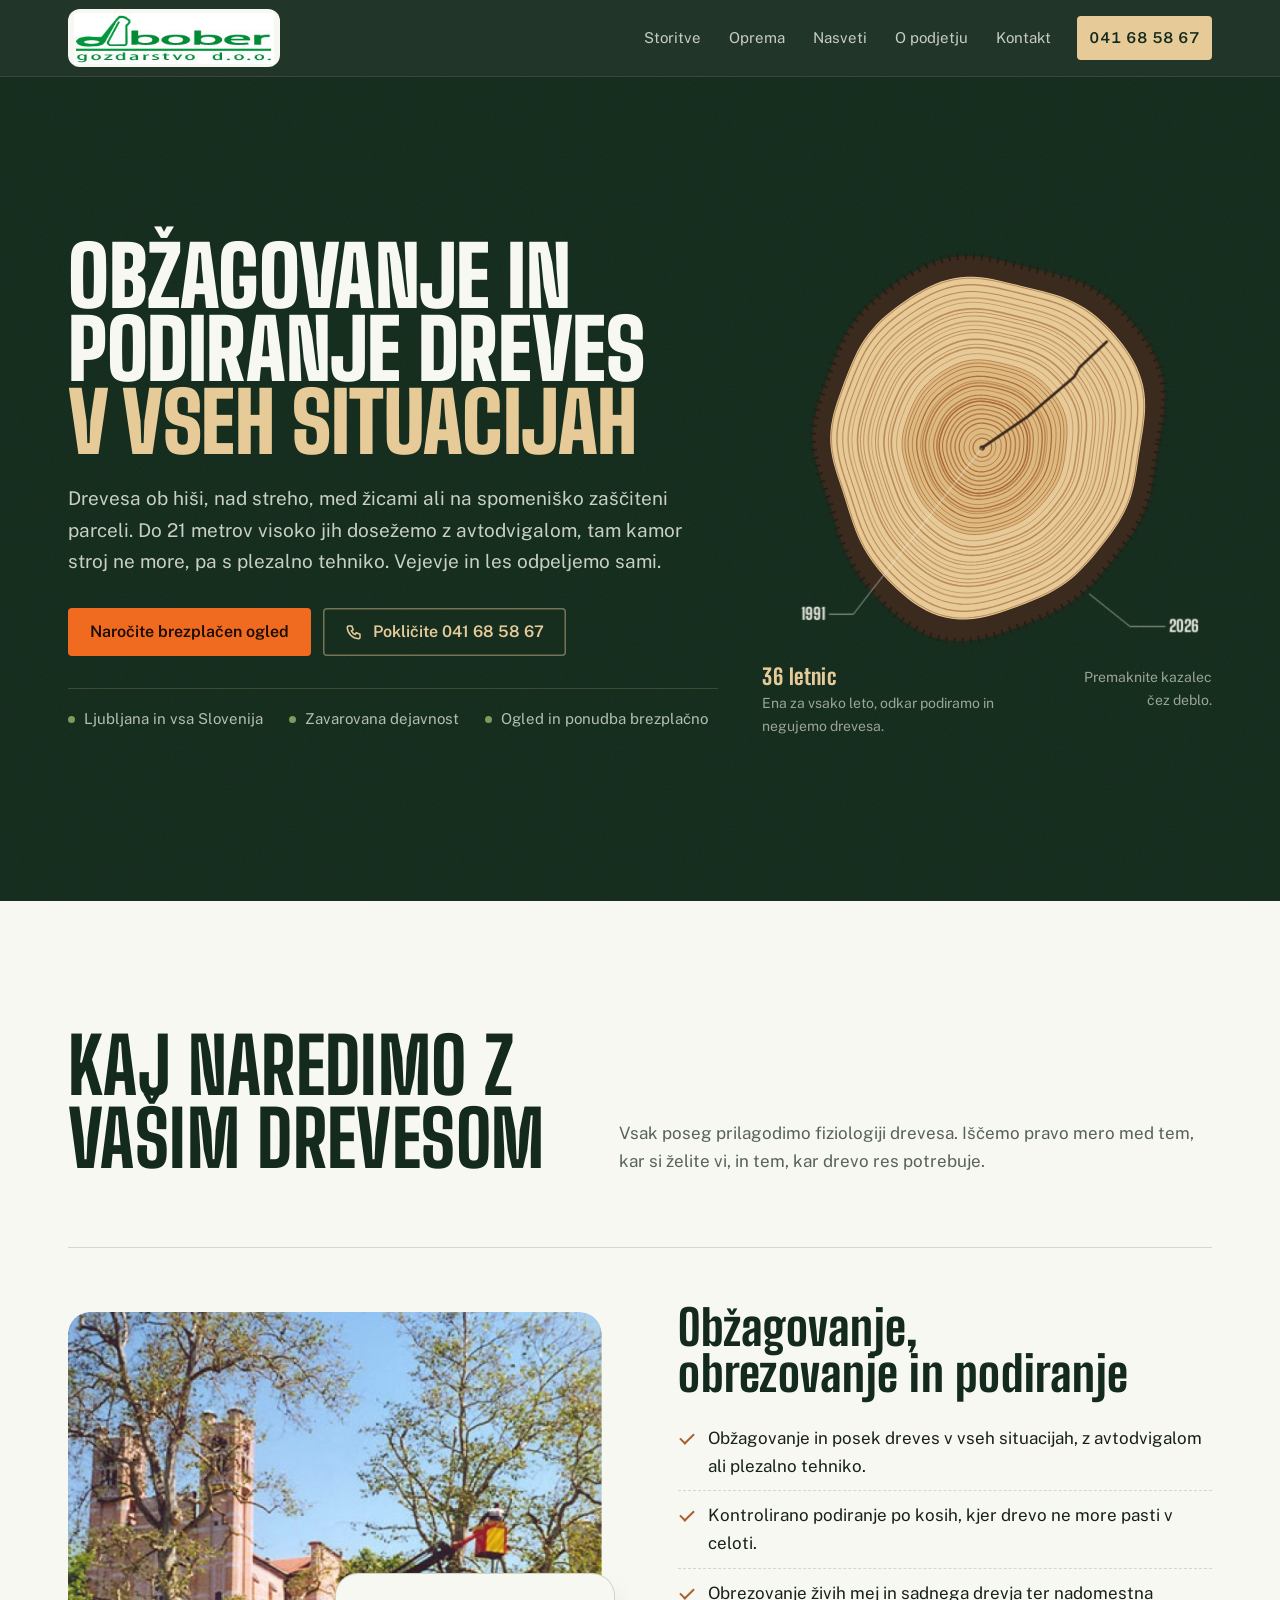
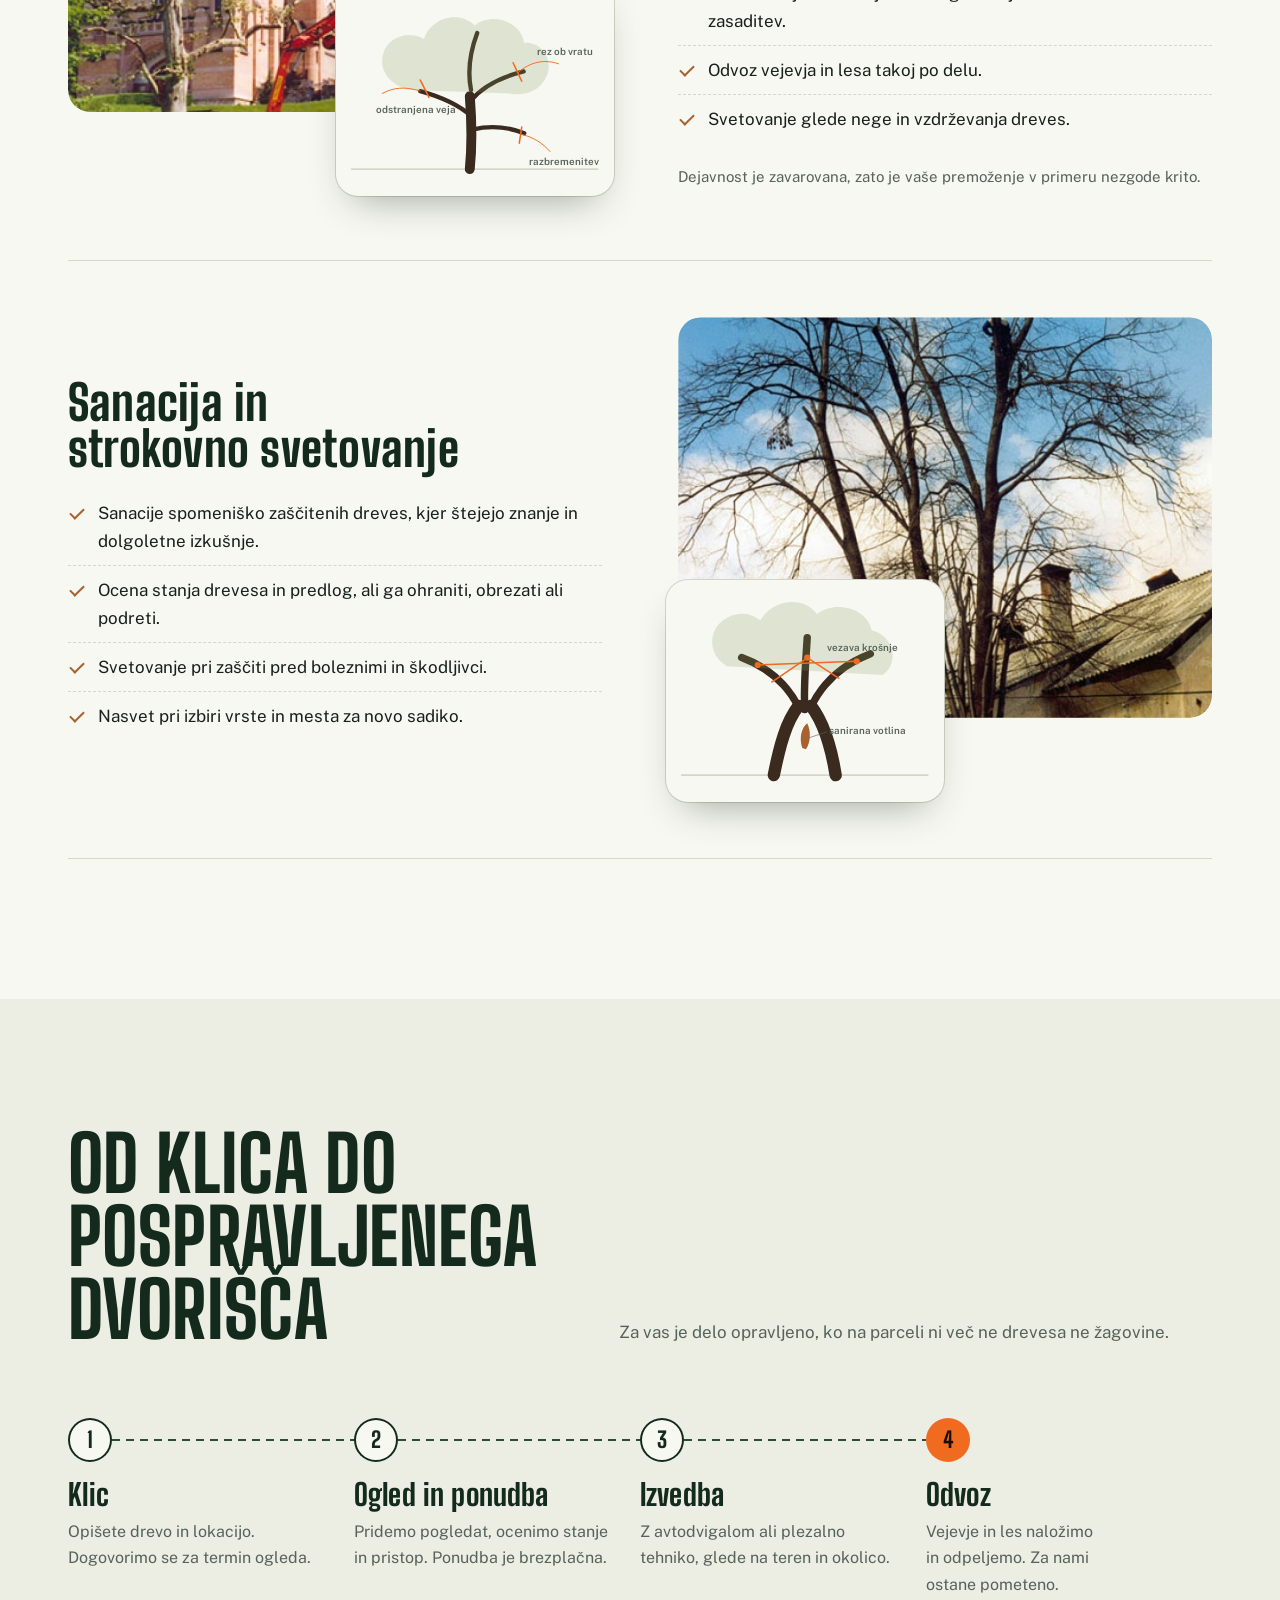
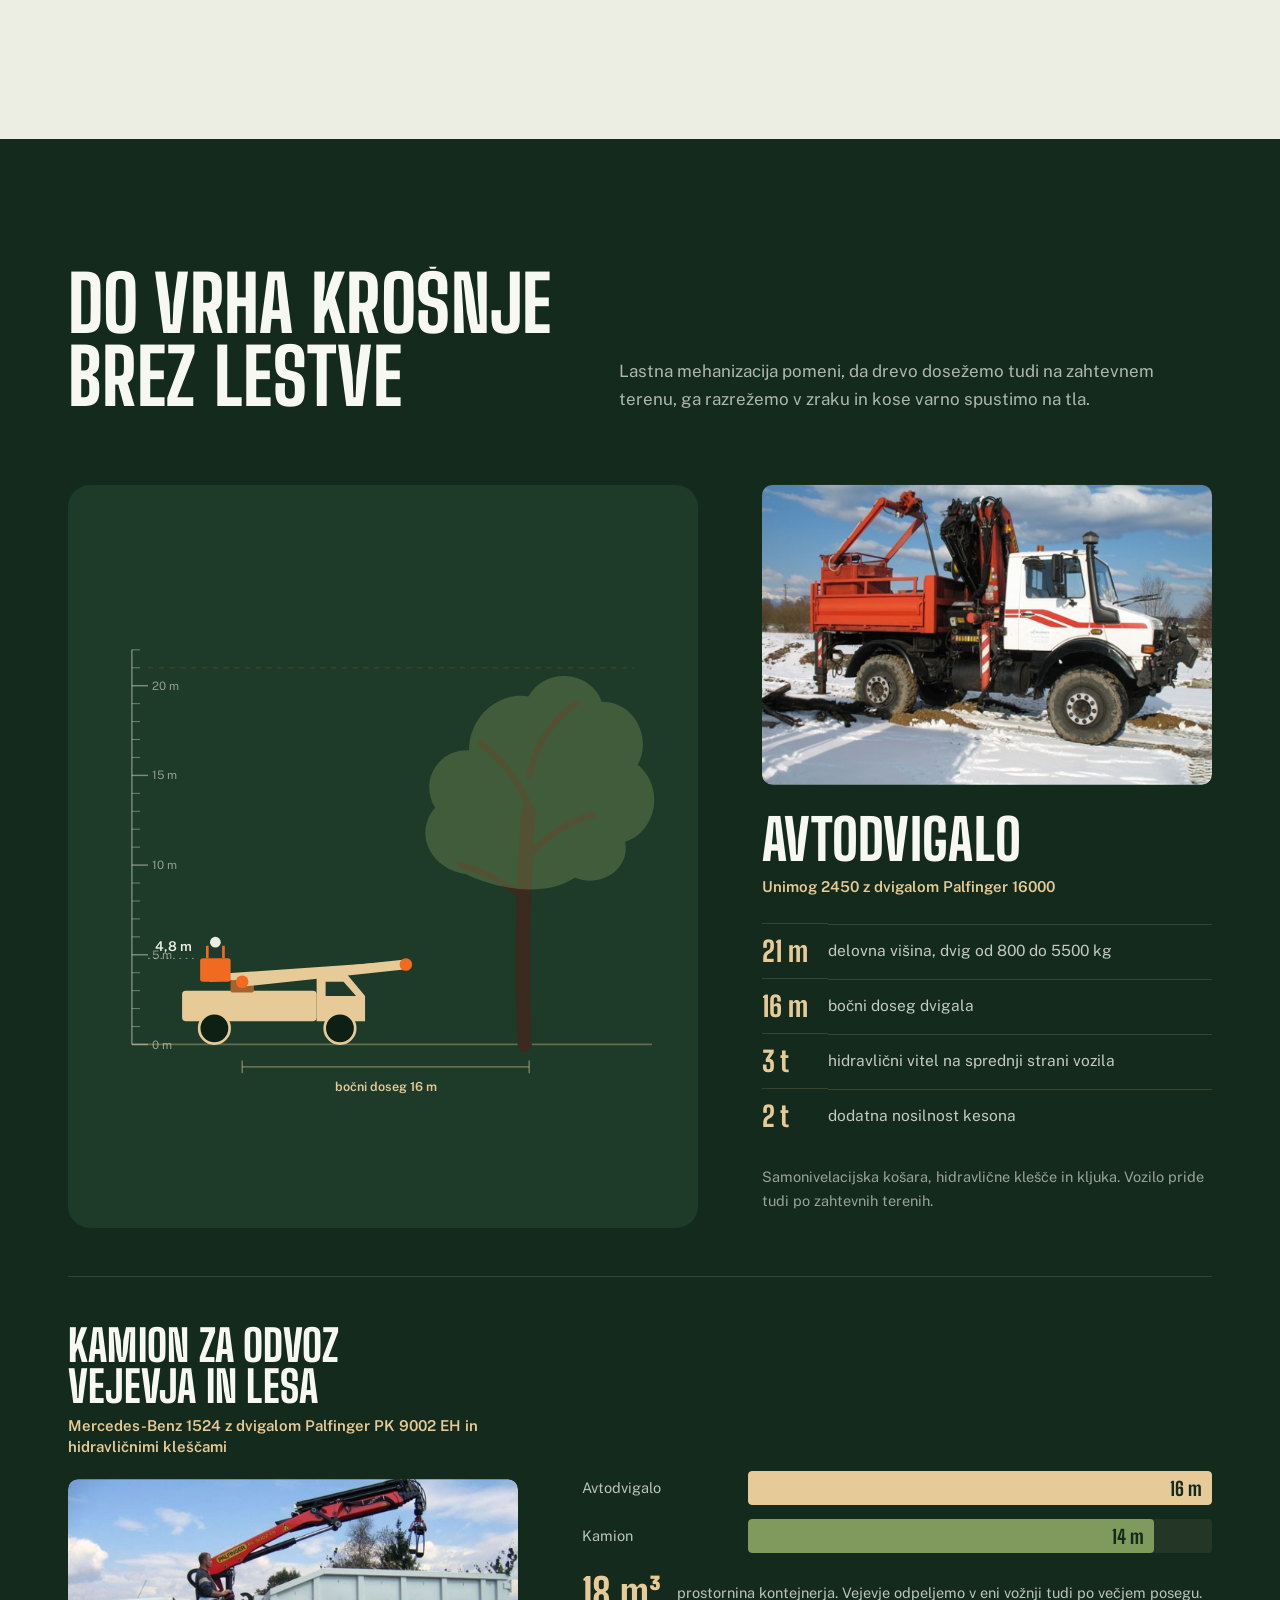
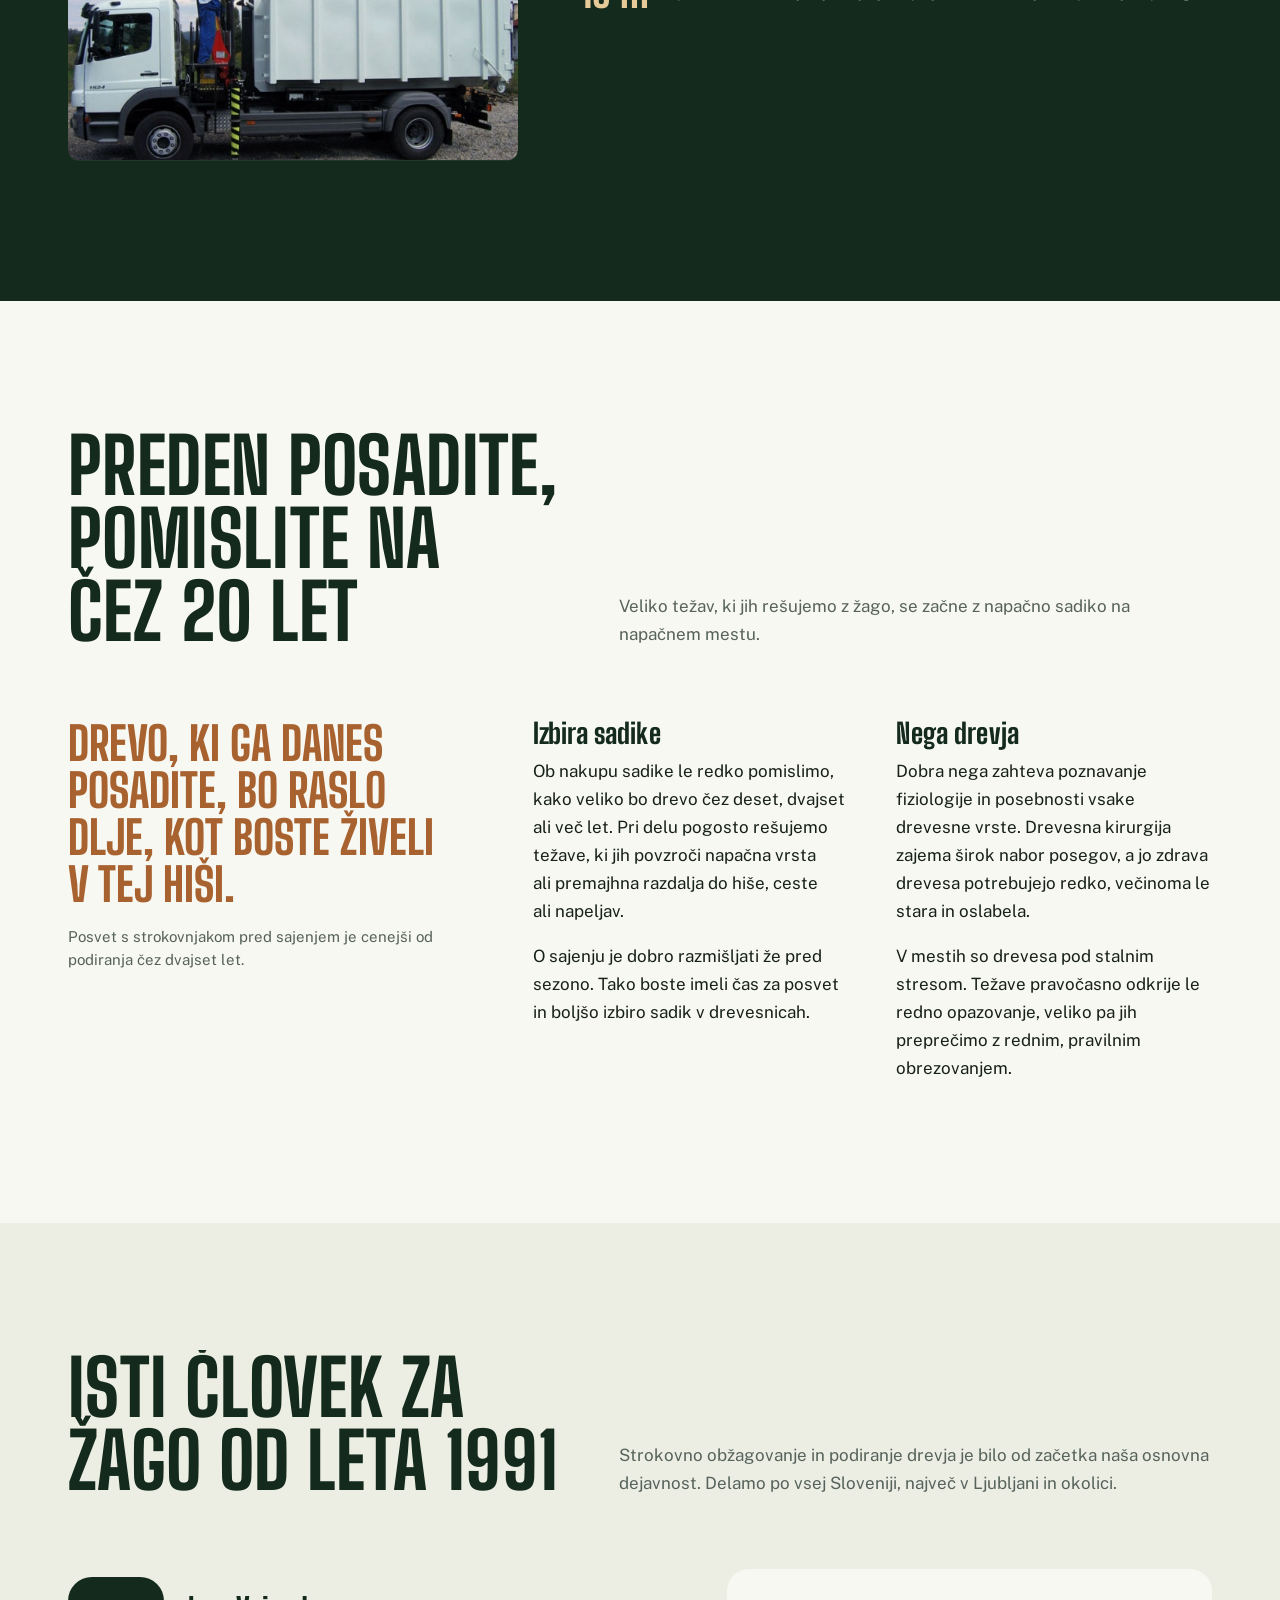
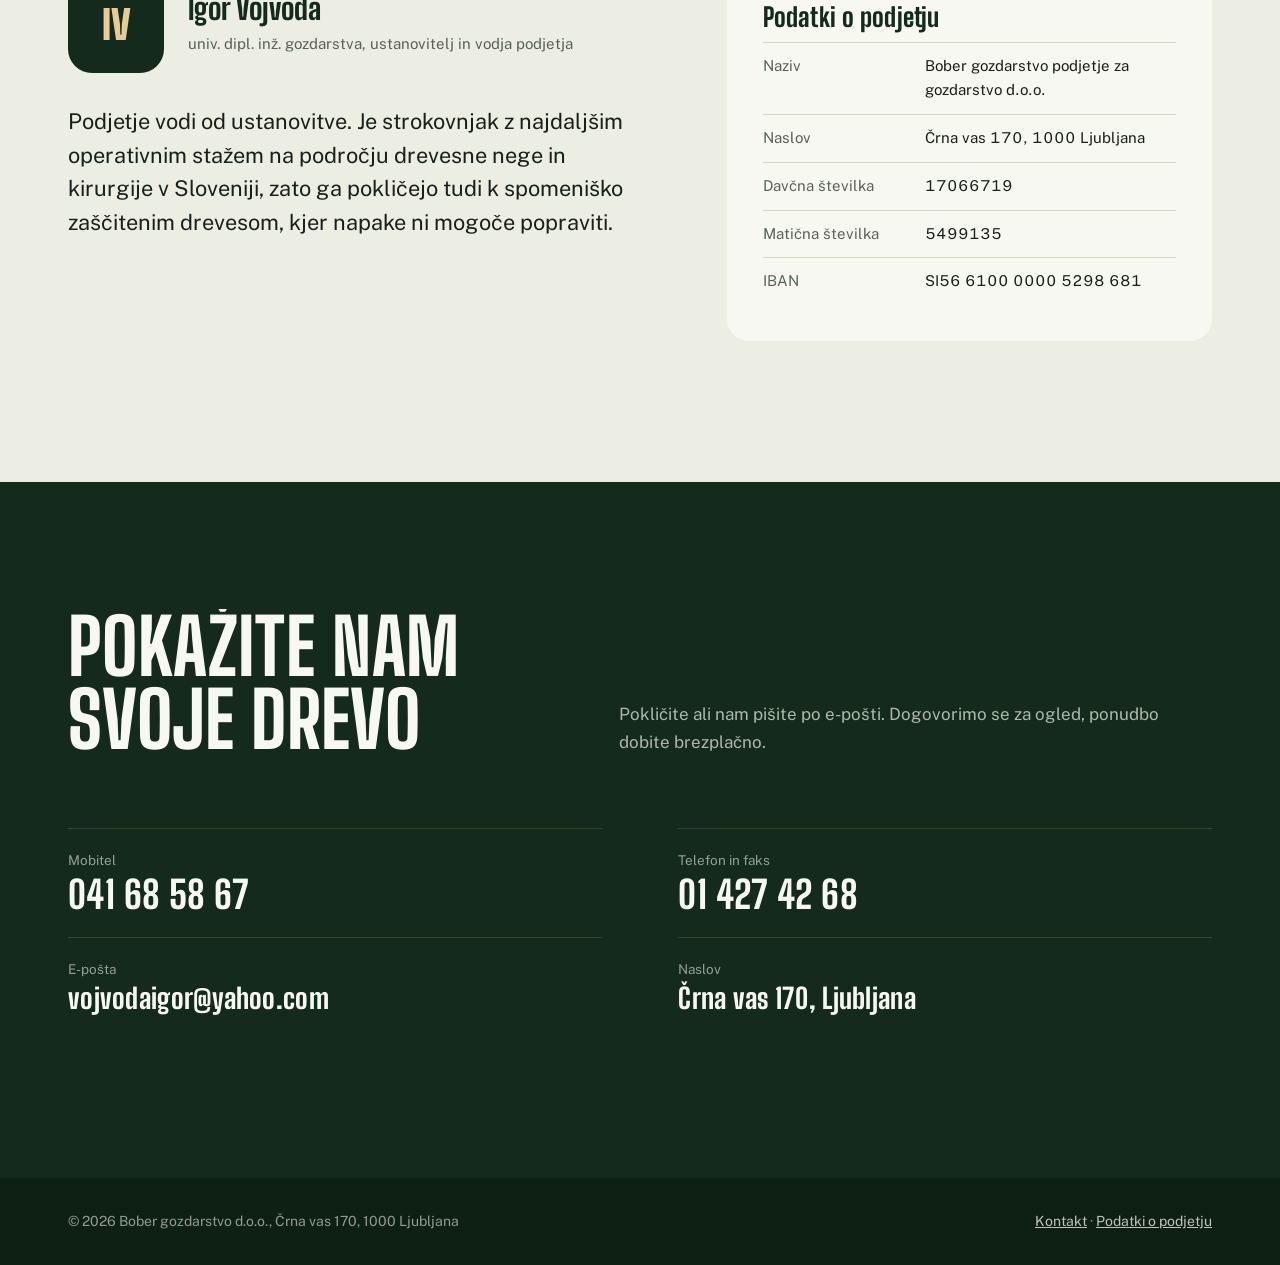
==== commit 219485be: "Popravki stranke: e-naslov, IBAN, bočni doseg 16 m, brez obrazca Co-Authored-By: Claude Opus 5.5 <no" ====
--- a/index.html
+++ b/index.html
@@ -29,7 +29,7 @@
   "url": "https://www.gozdarstvo-bober.si/",
   "telephone": "+38641685867",
   "faxNumber": "+38614274268",
-  "email": "info@bober-gozdarstvo.si",
+  "email": "vojvodaigor@yahoo.com",
   "foundingDate": "1991",
   "taxID": "17066719",
   "address": {
@@ -249,35 +249,14 @@
 .contact{background:var(--spruce);color:var(--lichen)}
 .contact .sec-head h2{color:var(--paper)}
 .contact .sec-head p{color:rgba(236,238,228,.72)}
-.contact .cols{display:grid;grid-template-columns:minmax(0,5fr) minmax(0,7fr);gap:clamp(32px,6vw,88px);align-items:start}
+.contact .lines{display:grid;grid-template-columns:repeat(2,minmax(0,1fr));column-gap:clamp(32px,6vw,88px)}
 .lines{list-style:none;padding:0;margin:0}
 .lines li{padding:20px 0;border-top:1px solid rgba(230,203,152,.16)}
 .lines small{display:block;font-size:13.5px;color:rgba(236,238,228,.6);margin-bottom:4px}
 .lines a,.lines span{font:800 clamp(28px,3vw,38px)/1.05 var(--display);color:var(--paper);text-decoration:none;letter-spacing:.01em;font-variant-numeric:tabular-nums}
 .lines a:hover{color:var(--sap)}
 .lines .sm{font-size:clamp(22px,2.2vw,28px)}
-form{background:var(--spruce-2);border-radius:var(--r-lg);padding:clamp(22px,3.5vw,40px);display:grid;grid-template-columns:1fr 1fr;gap:18px}
-.f{display:grid;gap:7px}
-.f.full{grid-column:1/-1}
-label{font-size:14.5px;font-weight:600;color:var(--lichen)}
-label em{font-style:normal;font-weight:400;color:rgba(236,238,228,.55)}
-input,select,textarea{font:400 16px/1.4 var(--body);color:var(--ink);background:var(--paper);border:1.5px solid transparent;border-radius:var(--r-sm);
-  padding:12px 14px;min-height:48px;width:100%;transition:border-color .2s}
-textarea{min-height:120px;resize:vertical}
-input:focus,select:focus,textarea:focus{outline:none;border-color:var(--saw)}
-.f.bad input,.f.bad select,.f.bad textarea{border-color:#ff8a65}
-.err{font-size:13.5px;color:#ffb39a;min-height:0}
-.chips{display:flex;flex-wrap:wrap;gap:8px}
-.chips label{font-weight:500;display:inline-flex;align-items:center;gap:8px;padding:10px 14px;border-radius:999px;cursor:pointer;
-  background:rgba(230,203,152,.08);box-shadow:inset 0 0 0 1.5px rgba(230,203,152,.25);transition:background-color .2s,box-shadow .2s}
-.chips input{position:absolute;opacity:0;width:1px;height:1px;min-height:0}
-.chips label:has(input:checked){background:var(--sap);color:var(--spruce);box-shadow:none}
-.chips label:has(input:focus-visible){outline:3px solid var(--saw);outline-offset:2px}
-.form-foot{grid-column:1/-1;display:flex;flex-wrap:wrap;align-items:center;gap:14px 22px;margin-top:4px}
-.form-foot p{margin:0;font-size:14px;color:rgba(236,238,228,.62);flex:1 1 220px}
-.status{grid-column:1/-1;font-size:15px;color:var(--sap);margin:0}
-@media (max-width:860px){.contact .cols{grid-template-columns:1fr}}
-@media (max-width:560px){form{grid-template-columns:1fr}}
+@media (max-width:860px){.contact .lines{grid-template-columns:1fr}}
 
 /* ---------- footer ---------- */
 footer{background:#0E1F14;color:rgba(236,238,228,.6);font-size:14px;padding:32px 0}
@@ -618,9 +597,9 @@
             <text id="htext" x="66" y="62">21,0 m</text>
           </g>
           <!-- reach annotation -->
-          <path d="M163 515H520" stroke="rgba(230,203,152,.5)" stroke-width="1.5"/>
-          <path d="M163 508v14M520 508v14" stroke="rgba(230,203,152,.5)" stroke-width="1.5"/>
-          <text x="340" y="542" text-anchor="middle" fill="#E6CB98" font-size="14" font-weight="600">bočni doseg 21,5 m</text>
+          <path d="M163 515H483" stroke="rgba(230,203,152,.5)" stroke-width="1.5"/>
+          <path d="M163 508v14M483 508v14" stroke="rgba(230,203,152,.5)" stroke-width="1.5"/>
+          <text x="323" y="542" text-anchor="middle" fill="#E6CB98" font-size="14" font-weight="600">bočni doseg 16 m</text>
         </svg>
       </div>
       <div class="spec" data-rv>
@@ -629,7 +608,7 @@
         <p class="model">Unimog 2450 z dvigalom Palfinger 16000</p>
         <dl>
           <dt><span class="cnt" data-to="21">21</span> m</dt><dd>delovna višina, dvig od 800 do 5500 kg</dd>
-          <dt><span class="cnt" data-to="21,5">21,5</span> m</dt><dd>bočni doseg dvigala</dd>
+          <dt><span class="cnt" data-to="16">16</span> m</dt><dd>bočni doseg dvigala</dd>
           <dt><span class="cnt" data-to="3">3</span> t</dt><dd>hidravlični vitel na sprednji strani vozila</dd>
           <dt><span class="cnt" data-to="2">2</span> t</dt><dd>dodatna nosilnost kesona</dd>
         </dl>
@@ -644,8 +623,8 @@
         <figure class="gear-photo truck-photo"><img class="ph" src="img/kamion.jpg" data-fallback="https://www.gozdarstvo-bober.si/media/k2/items/cache/1c0ae2205709722b62e843abc0471a55_L.jpg" alt="Kamion Mercedes-Benz 1524 s kontejnerjem za odvoz vejevja in lesa" width="600" height="450" loading="lazy" decoding="async"></figure>
       </div>
       <div class="reach" data-rv aria-label="Primerjava dosega dvigal">
-        <div class="row"><span>Avtodvigalo</span><div class="bar"><i style="width:100%">21,5 m</i></div></div>
-        <div class="row"><span>Kamion</span><div class="bar b"><i style="width:65.1%">14 m</i></div></div>
+        <div class="row"><span>Avtodvigalo</span><div class="bar"><i style="width:100%">16 m</i></div></div>
+        <div class="row"><span>Kamion</span><div class="bar b"><i style="width:87.5%">14 m</i></div></div>
         <div class="cube"><b>18 m³</b><span>prostornina kontejnerja. Vejevje odpeljemo v eni vožnji tudi po večjem posegu.</span></div>
       </div>
     </div>
@@ -697,7 +676,7 @@
           <div><dt>Naslov</dt><dd>Črna vas 170, 1000 Ljubljana</dd></div>
           <div><dt>Davčna številka</dt><dd>17066719</dd></div>
           <div><dt>Matična številka</dt><dd>5499135</dd></div>
-          <div><dt>IBAN</dt><dd>SI56 0201 0001 0384 107, NLB</dd></div>
+          <div><dt>IBAN</dt><dd>SI56 6100 0000 5298 681</dd></div>
         </dl>
       </div>
     </div>
@@ -709,51 +688,16 @@
   <div class="wrap">
     <div class="sec-head">
       <h2 id="h-kontakt">Pokažite nam svoje drevo</h2>
-      <p>Pokličite ali pustite sporočilo. Dogovorimo se za ogled, ponudbo dobite brezplačno.</p>
+      <p>Pokličite ali nam pišite po e-pošti. Dogovorimo se za ogled, ponudbo dobite brezplačno.</p>
     </div>
     <div class="cols">
       <ul class="lines" data-rv>
         <li><small>Mobitel</small><a href="tel:+38641685867">041 68 58 67</a></li>
         <li><small>Telefon in faks</small><a href="tel:+38614274268">01 427 42 68</a></li>
-        <li><small>E-pošta</small><a class="sm" id="mail" href="#kontakt">info@bober-gozdarstvo.si</a></li>
+        <li><small>E-pošta</small><a class="sm" id="mail" href="#kontakt">vojvodaigor@yahoo.com</a></li>
         <li><small>Naslov</small><a class="sm" href="https://www.google.com/maps/search/?api=1&query=%C4%8Crna+vas+170%2C+1000+Ljubljana" target="_blank" rel="noopener">Črna vas 170, Ljubljana</a></li>
       </ul>
 
-      <form id="form" novalidate data-rv>
-        <div class="f">
-          <label for="ime">Ime in priimek</label>
-          <input id="ime" name="ime" autocomplete="name" required>
-          <span class="err" id="ime-e"></span>
-        </div>
-        <div class="f">
-          <label for="tel">Telefon</label>
-          <input id="tel" name="tel" type="tel" autocomplete="tel" inputmode="tel" required>
-          <span class="err" id="tel-e"></span>
-        </div>
-        <div class="f full">
-          <label for="kraj">Kje je drevo <em>(kraj ali naslov)</em></label>
-          <input id="kraj" name="kraj" autocomplete="street-address">
-        </div>
-        <fieldset class="f full" style="border:0;padding:0;margin:0">
-          <legend style="font-size:14.5px;font-weight:600;margin-bottom:9px">Kaj potrebujete</legend>
-          <div class="chips">
-            <label><input type="checkbox" name="kaj" value="Obžagovanje">Obžagovanje</label>
-            <label><input type="checkbox" name="kaj" value="Podiranje">Podiranje</label>
-            <label><input type="checkbox" name="kaj" value="Sanacija">Sanacija</label>
-            <label><input type="checkbox" name="kaj" value="Živa meja / sadno drevje">Živa meja ali sadno drevje</label>
-            <label><input type="checkbox" name="kaj" value="Odvoz vejevja">Odvoz vejevja</label>
-          </div>
-        </fieldset>
-        <div class="f full">
-          <label for="opis">Opis <em>(vrsta, približna višina, kaj je v bližini)</em></label>
-          <textarea id="opis" name="opis"></textarea>
-        </div>
-        <div class="form-foot">
-          <button class="btn btn-saw" type="submit">Pošljite povpraševanje</button>
-          <p>Odgovorimo v enem delovnem dnevu. Podatke uporabimo le za dogovor o ogledu.</p>
-        </div>
-        <p class="status" id="status" role="status" aria-live="polite"></p>
-      </form>
     </div>
   </div>
 </section>
@@ -884,38 +828,8 @@
   nav.addEventListener("click", e => { if (e.target.tagName === "A"){ nav.classList.remove("open"); btn.setAttribute("aria-expanded", false); } });
 
   /* ---- e-mail (assembled at runtime against scrapers) ---- */
-  const addr = ["info", "bober-gozdarstvo.si"].join("@");
+  const addr = ["vojvodaigor", "yahoo.com"].join("@");
   const mail = document.getElementById("mail"); mail.href = "mailto:" + addr;
-
-  /* ---- form: validate on blur, clear on input, send via mail client ---- */
-  const form = document.getElementById("form");
-  const rules = {
-    ime: v => v.trim().length > 1 || "Vpišite ime, da vemo, koga iščemo.",
-    tel: v => v.replace(/\D/g, "").length >= 8 || "Vpišite telefonsko številko, na kateri ste dosegljivi."
-  };
-  function check(id){
-    const inp = document.getElementById(id), r = rules[id](inp.value), wrap = inp.closest(".f"), e = document.getElementById(id + "-e");
-    const ok = r === true; wrap.classList.toggle("bad", !ok); e.textContent = ok ? "" : r;
-    inp.setAttribute("aria-invalid", !ok); if (!ok) inp.setAttribute("aria-describedby", id + "-e");
-    return ok;
-  }
-  Object.keys(rules).forEach(id => {
-    const inp = document.getElementById(id);
-    inp.addEventListener("blur", () => { if (inp.value) check(id); });
-    inp.addEventListener("input", () => { if (inp.closest(".f").classList.contains("bad")) check(id); });
-  });
-  form.addEventListener("submit", e => {
-    e.preventDefault();
-    const bad = Object.keys(rules).filter(id => !check(id));
-    if (bad.length){ document.getElementById(bad[0]).focus(); return; }
-    const f = new FormData(form);
-    const body = [
-      "Ime: " + f.get("ime"), "Telefon: " + f.get("tel"), "Lokacija: " + (f.get("kraj") || "-"),
-      "Storitev: " + (f.getAll("kaj").join(", ") || "-"), "", f.get("opis") || ""
-    ].join("\n");
-    location.href = "mailto:" + addr + "?subject=" + encodeURIComponent("Povpraševanje za ogled drevesa") + "&body=" + encodeURIComponent(body);
-    document.getElementById("status").textContent = "Odprli smo vaš e-poštni program s pripravljenim sporočilom. Če se ni odprl, nas pokličite na 041 68 58 67.";
-  });
 })();
 </script>
 <script>
@@ -936,7 +850,7 @@
   }), {rootMargin: "0px 0px -12% 0px", threshold: .12});
   targets.forEach(t => io.observe(t));
 
-  /* --- numbers count up (21 → "21", 21,5 → "21,5") --- */
+  /* --- numbers count up (21 → "21", 2,5 → "2,5") --- */
   function count(el){
     const raw = el.dataset.to, to = parseFloat(raw.replace(",", ".")), dec = raw.includes(",") ? 1 : 0;
     if (reduce){ el.textContent = raw; return; }
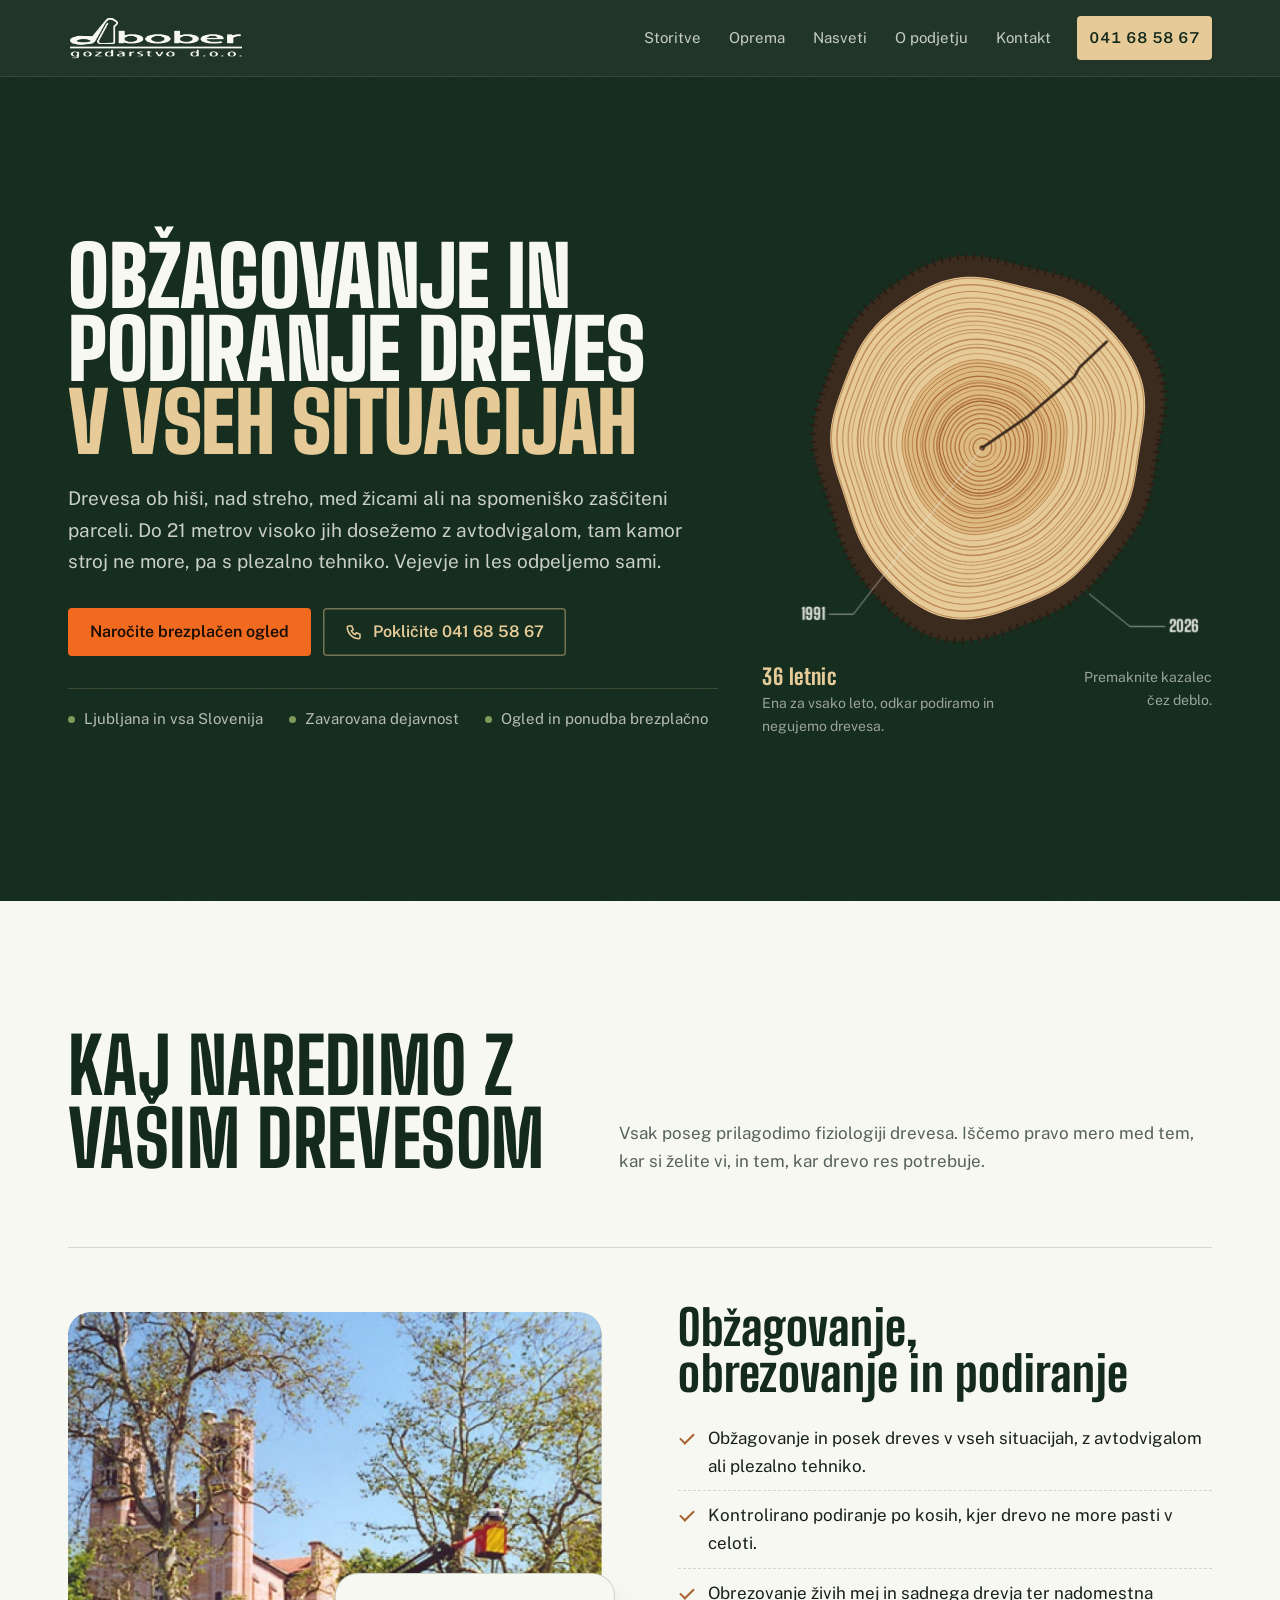
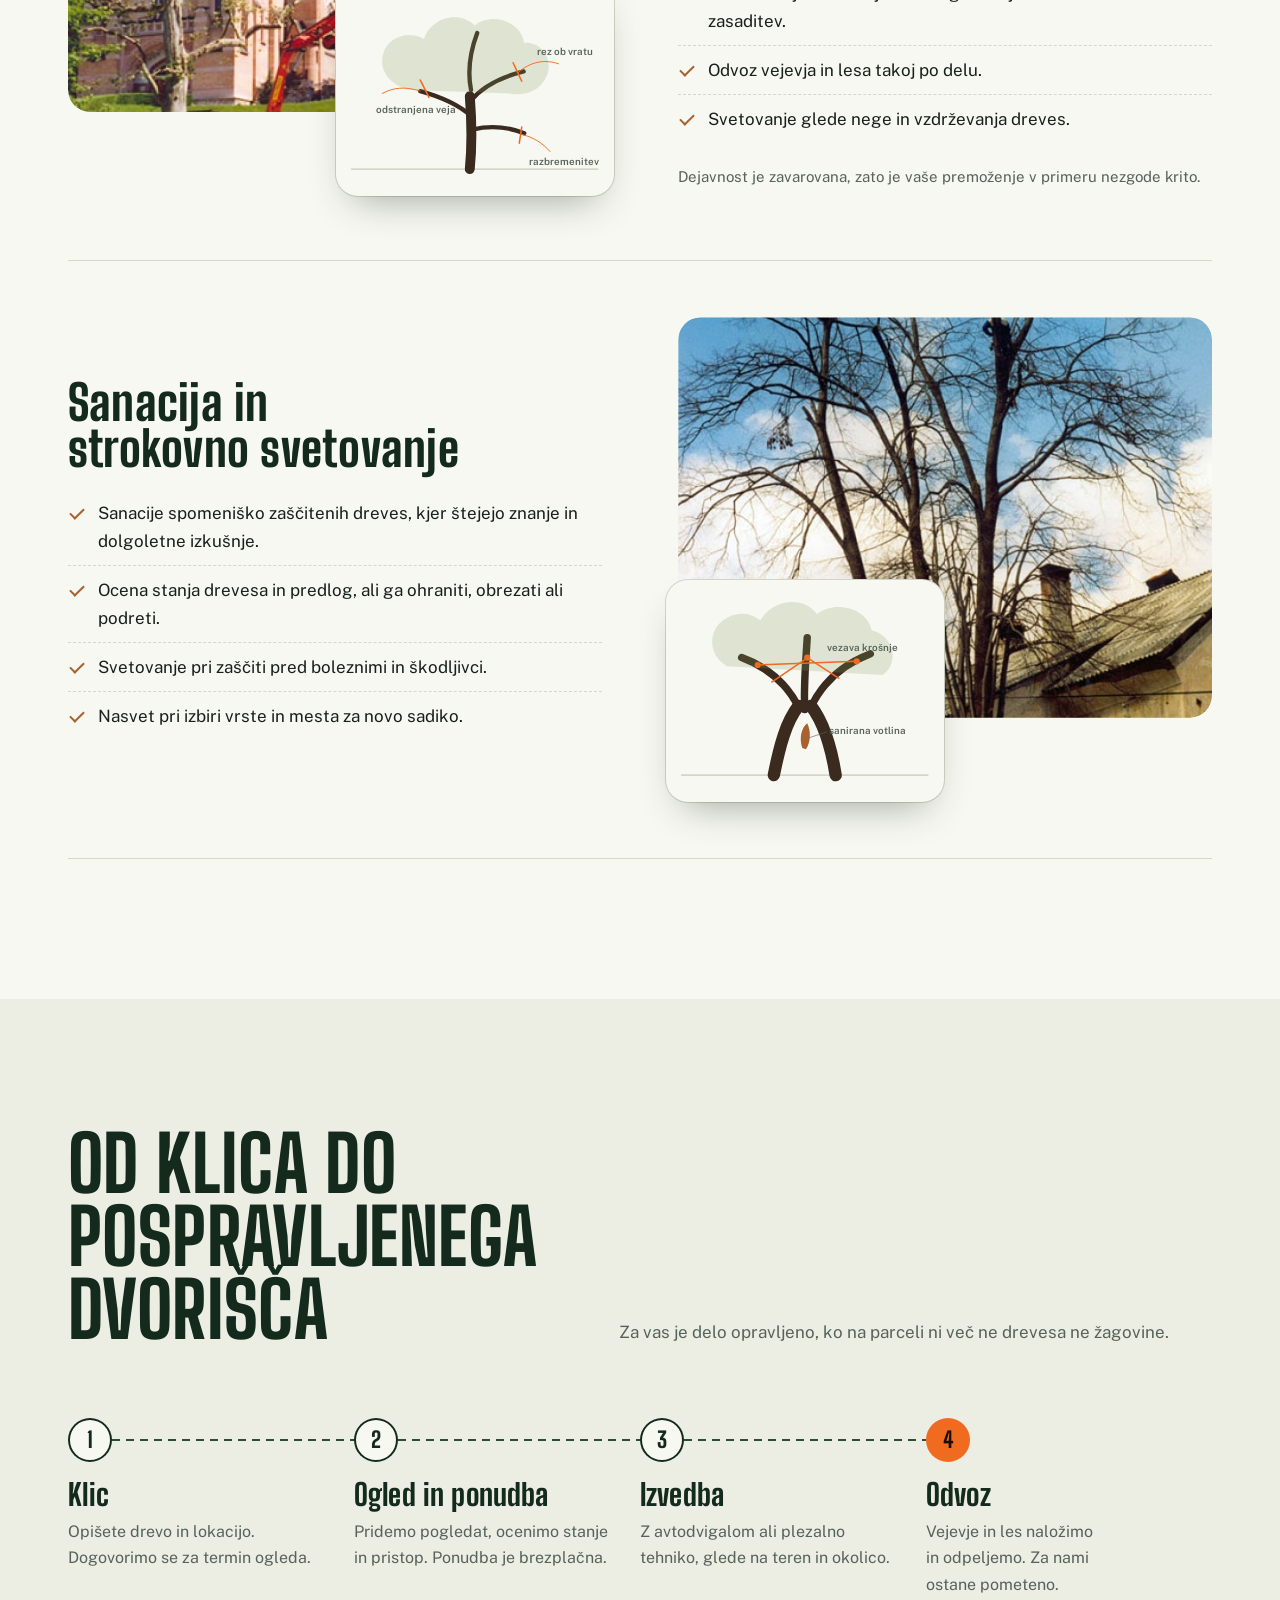
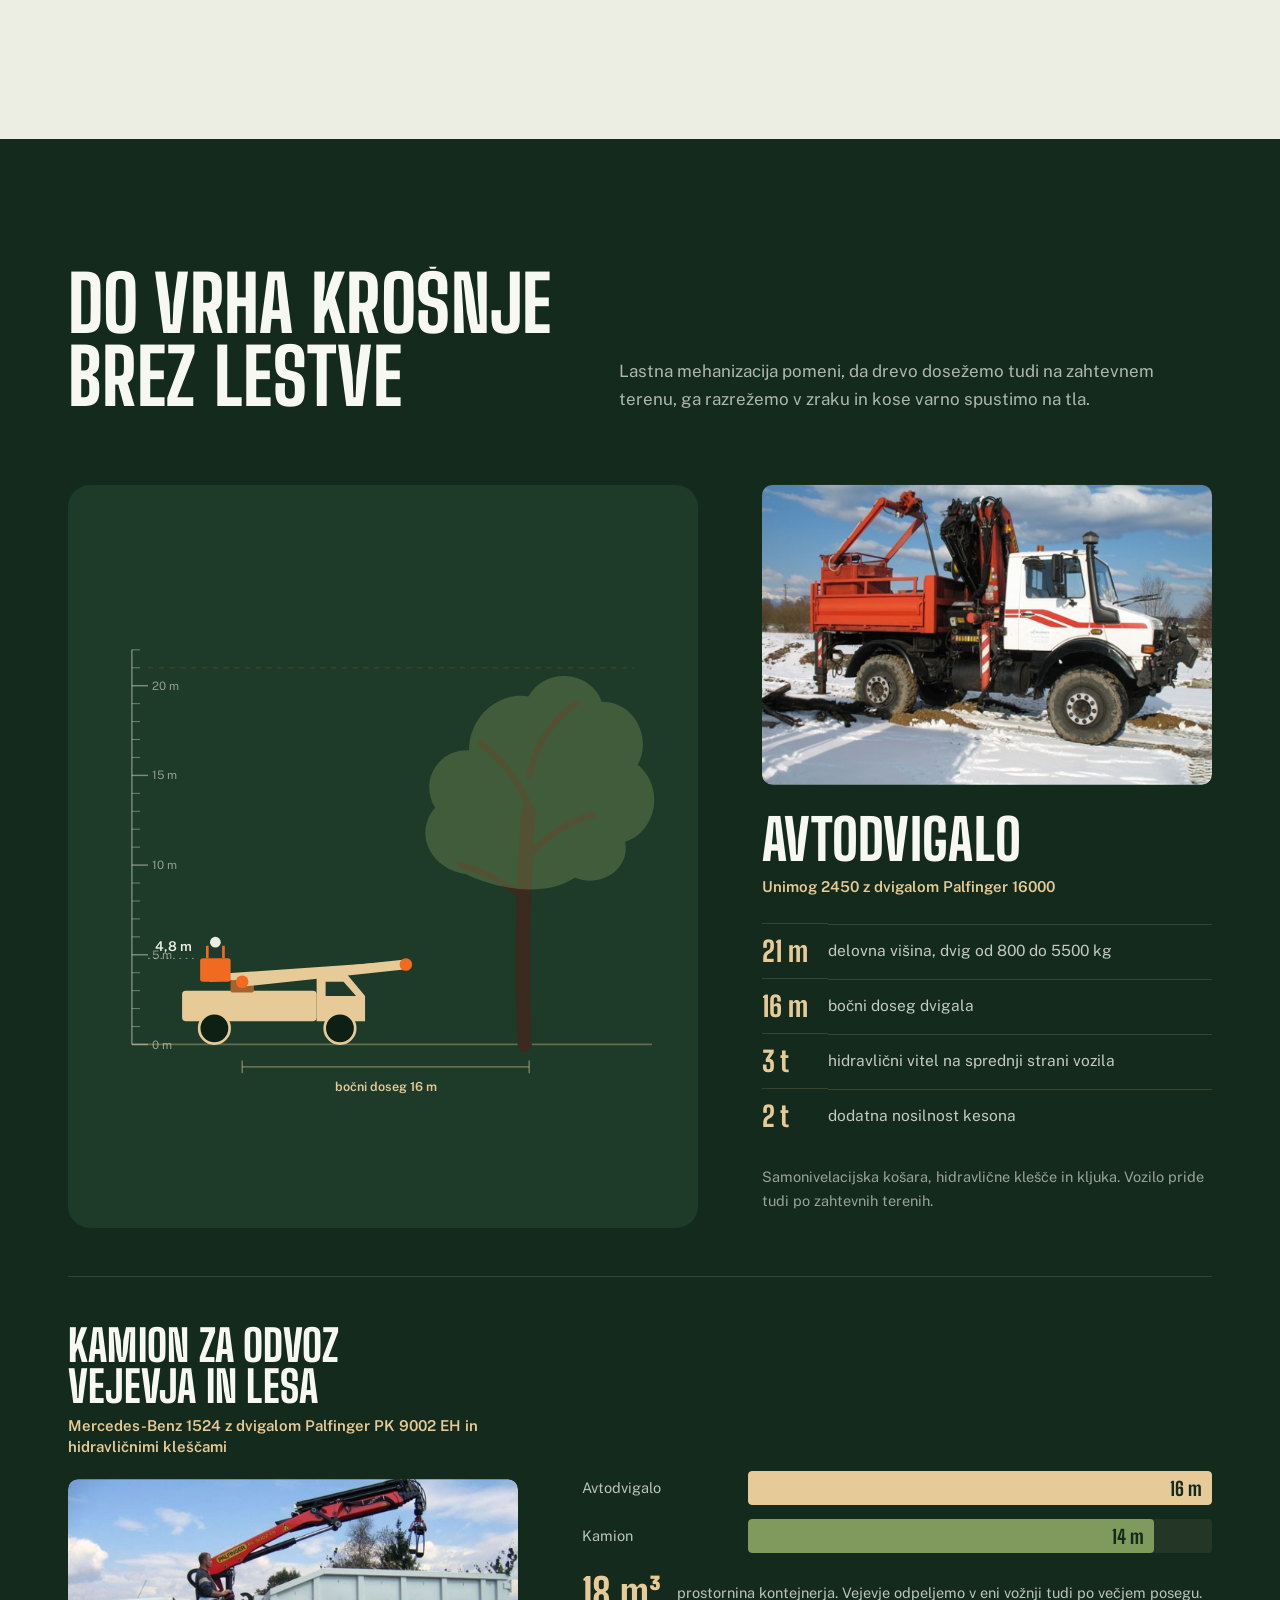
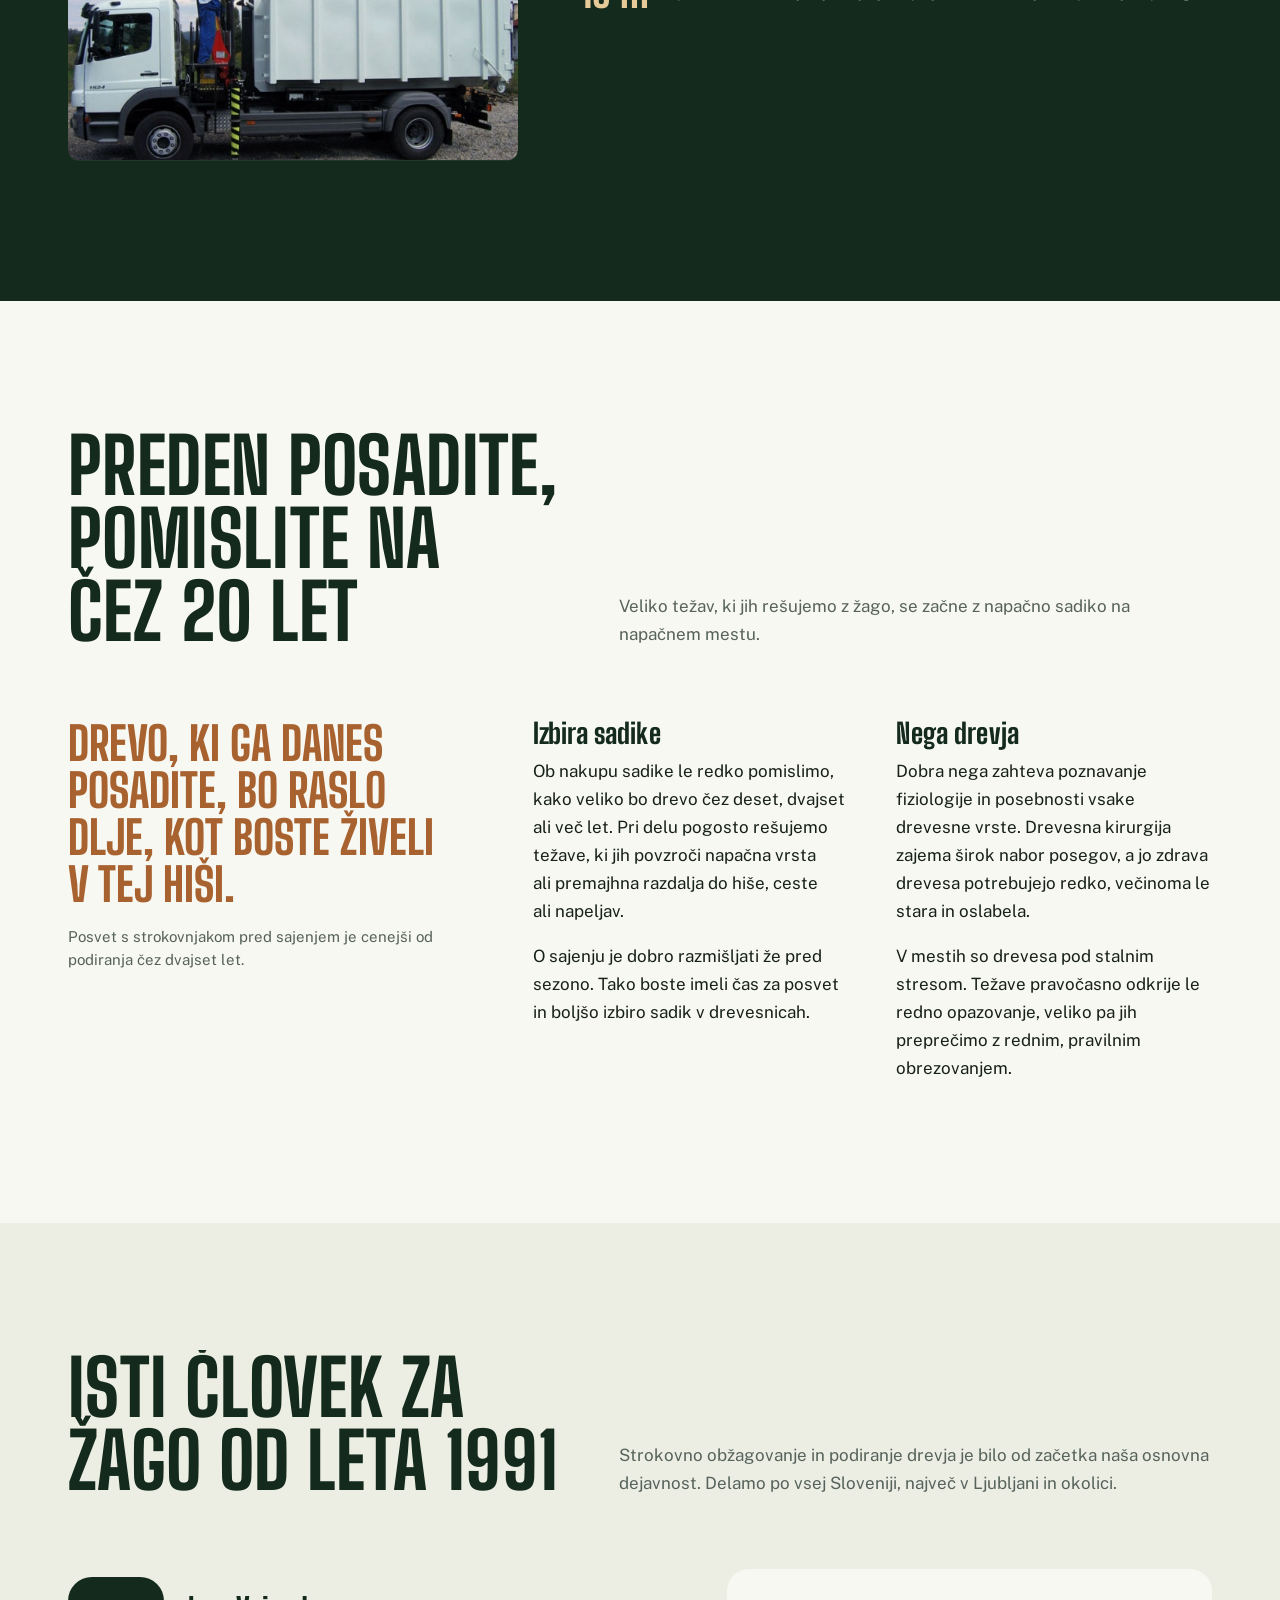
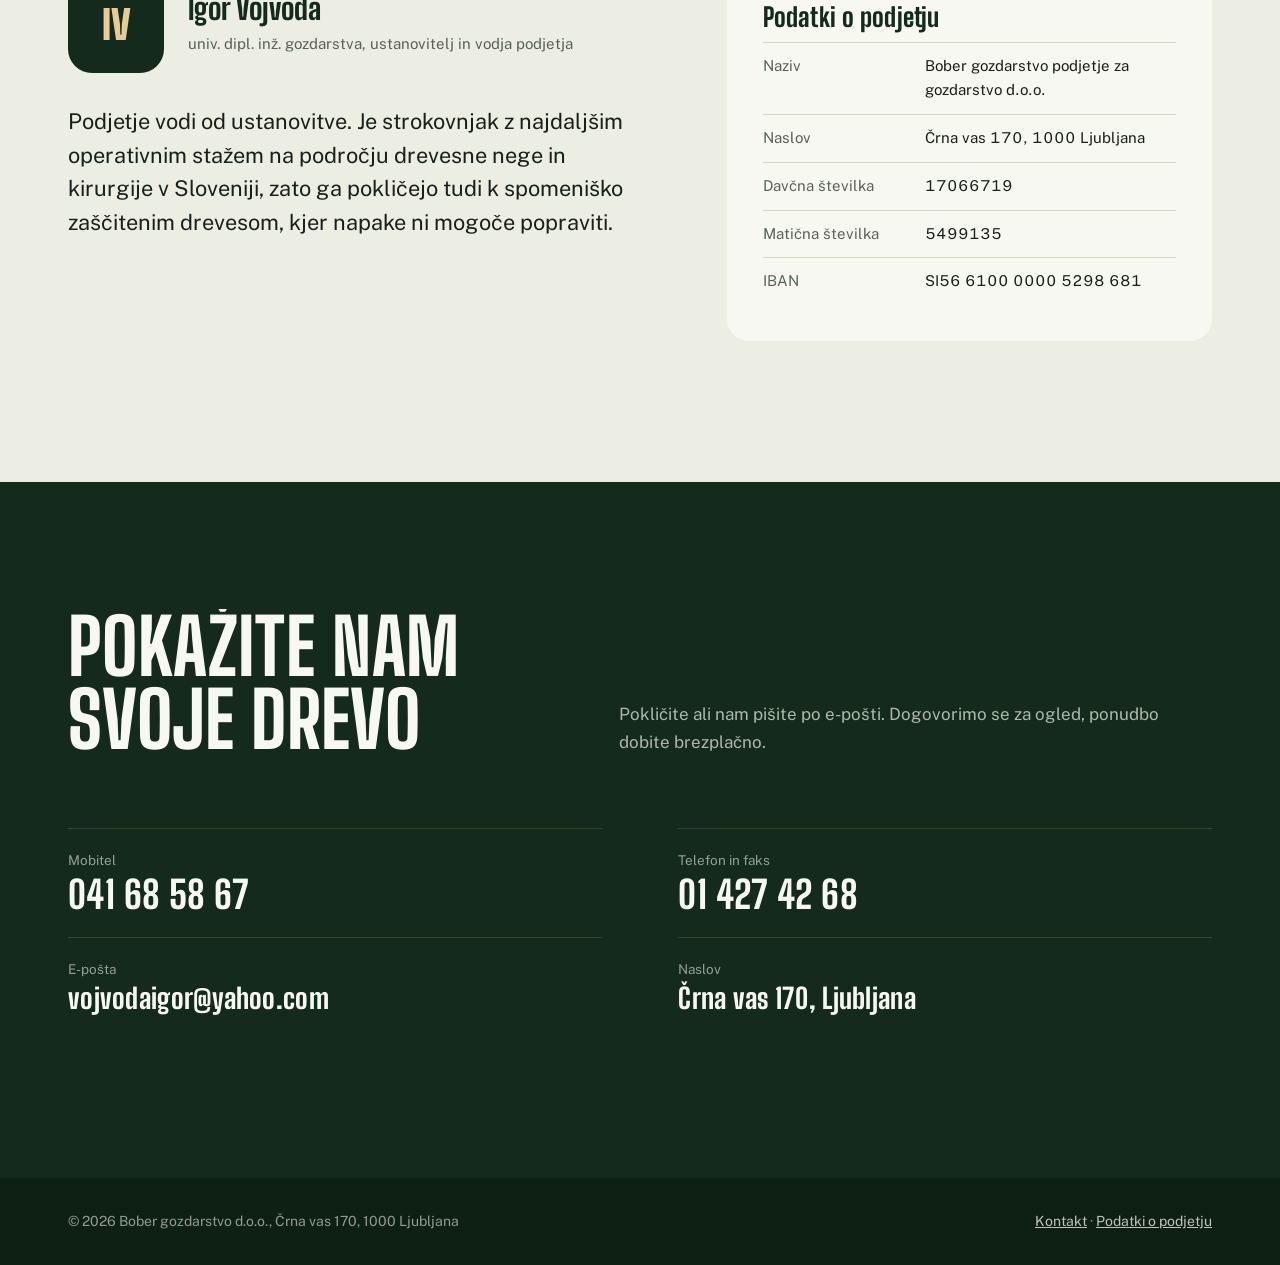
==== commit efcf4820: "Logotip brez ozadja (prozoren PNG) in odzivna velikost v glavi Co-Authored-By: Claude Opus 5.5 <nore" ====
--- a/index.html
+++ b/index.html
@@ -272,9 +272,7 @@
 }
 
 /* ---------- photos ---------- */
-.logo-chip{height:58px;min-width:58px;padding:4px 6px;flex:none;border-radius:12px;background:var(--paper);overflow:hidden;display:grid;place-items:center}
-.logo-chip img{height:100%;width:auto;max-width:200px;object-fit:contain}
-@media (max-width:900px){.logo-chip{height:50px;min-width:50px}}
+.brand .logo{display:block;flex:none;height:clamp(32px,2.4vw + 14px,46px);width:auto}
 figure{margin:0}
 .ph{width:100%;height:100%;object-fit:cover;display:block;background:var(--spruce-3)}
 .svc-media{position:relative;padding:0 0 clamp(48px,7vw,84px)}
@@ -405,7 +403,7 @@
   <span class="progress" aria-hidden="true"></span>
   <div class="wrap">
     <a class="brand" href="#" aria-label="Bober gozdarstvo, na vrh strani">
-      <span class="logo-chip"><img class="logo" src="img/bober-logo.jpg" data-fallback="https://www.gozdarstvo-bober.si/templates/g5_hydrogen/custom/images/bober_logo.jpg" alt="" width="120" height="120" decoding="async"></span>
+      <img class="logo" src="img/bober-logo-light.png" alt="" width="1132" height="288" decoding="async" fetchpriority="high">
     </a>
     <button class="menu-btn" aria-expanded="false" aria-controls="nav" aria-label="Odpri meni">
       <svg width="24" height="24" viewBox="0 0 24 24" fill="none" stroke="currentColor" stroke-width="2"><path d="M3 7h18M3 12h18M3 17h18"/></svg>
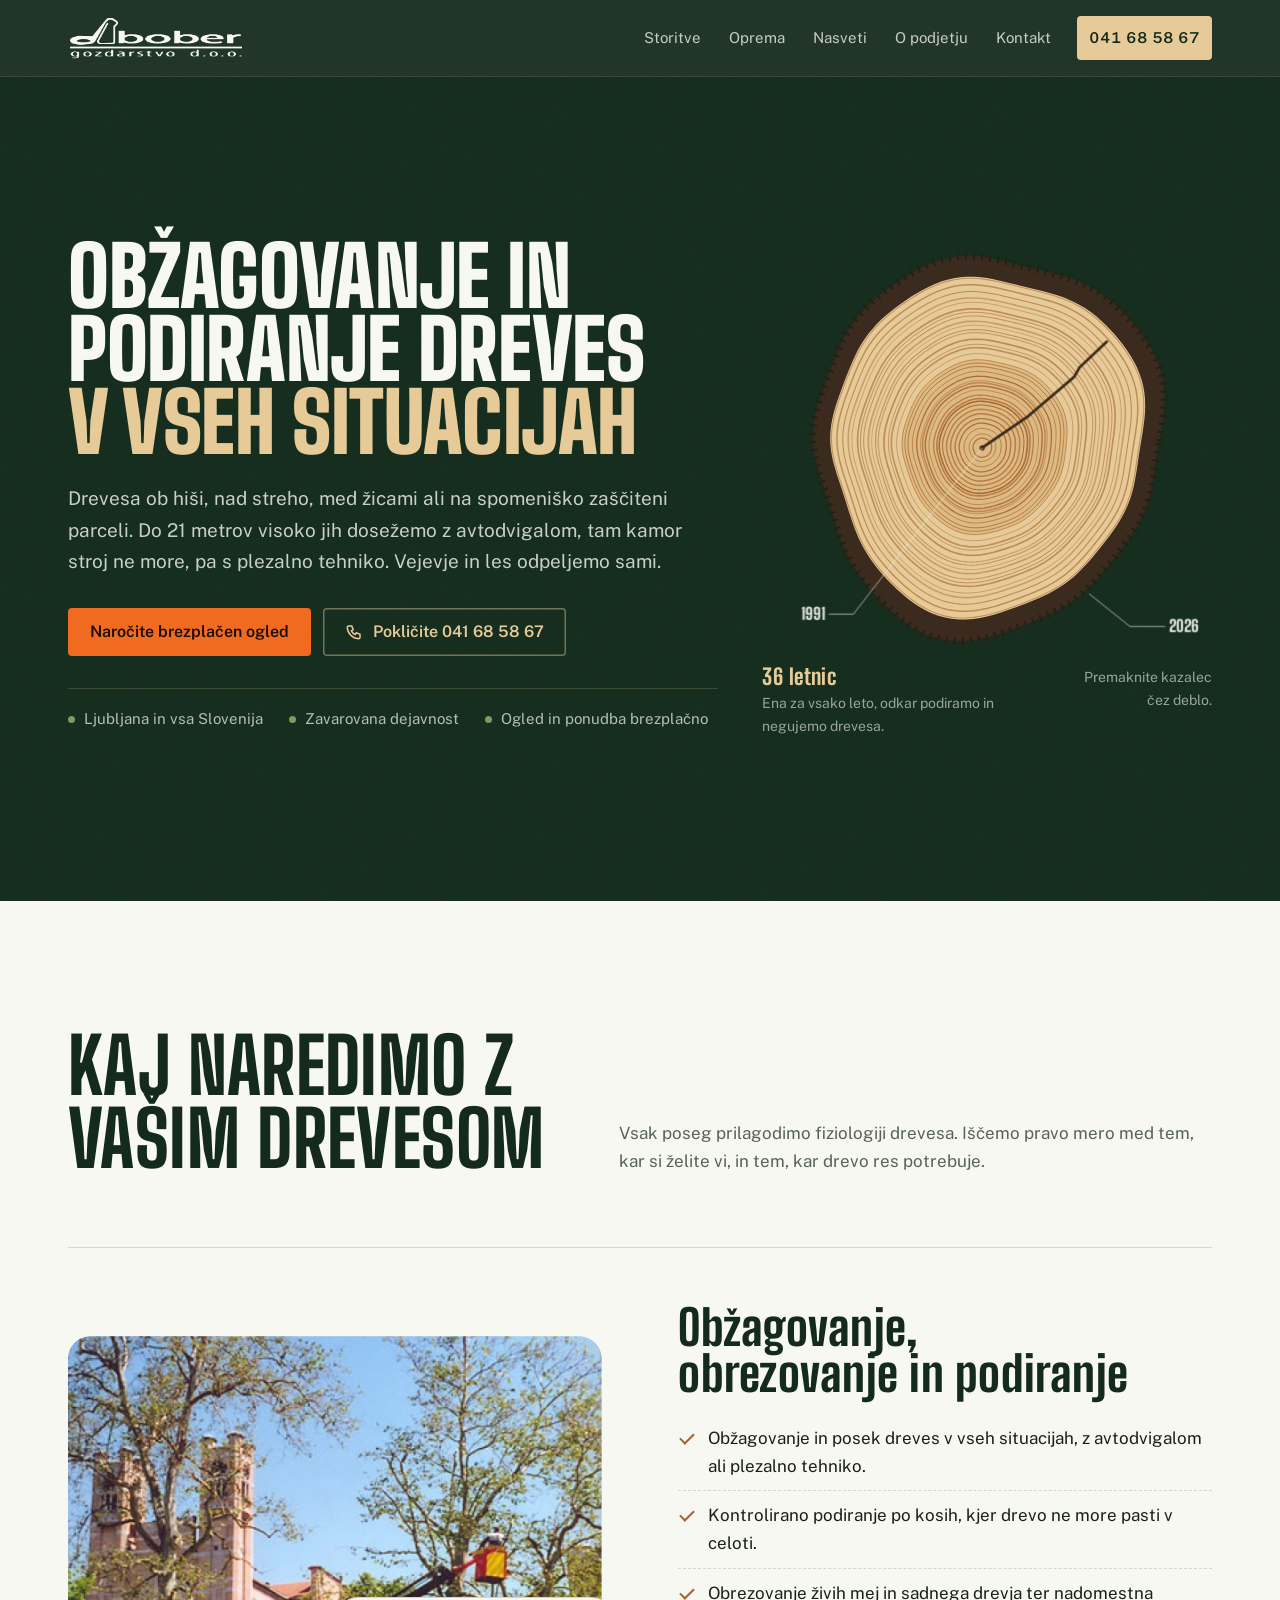
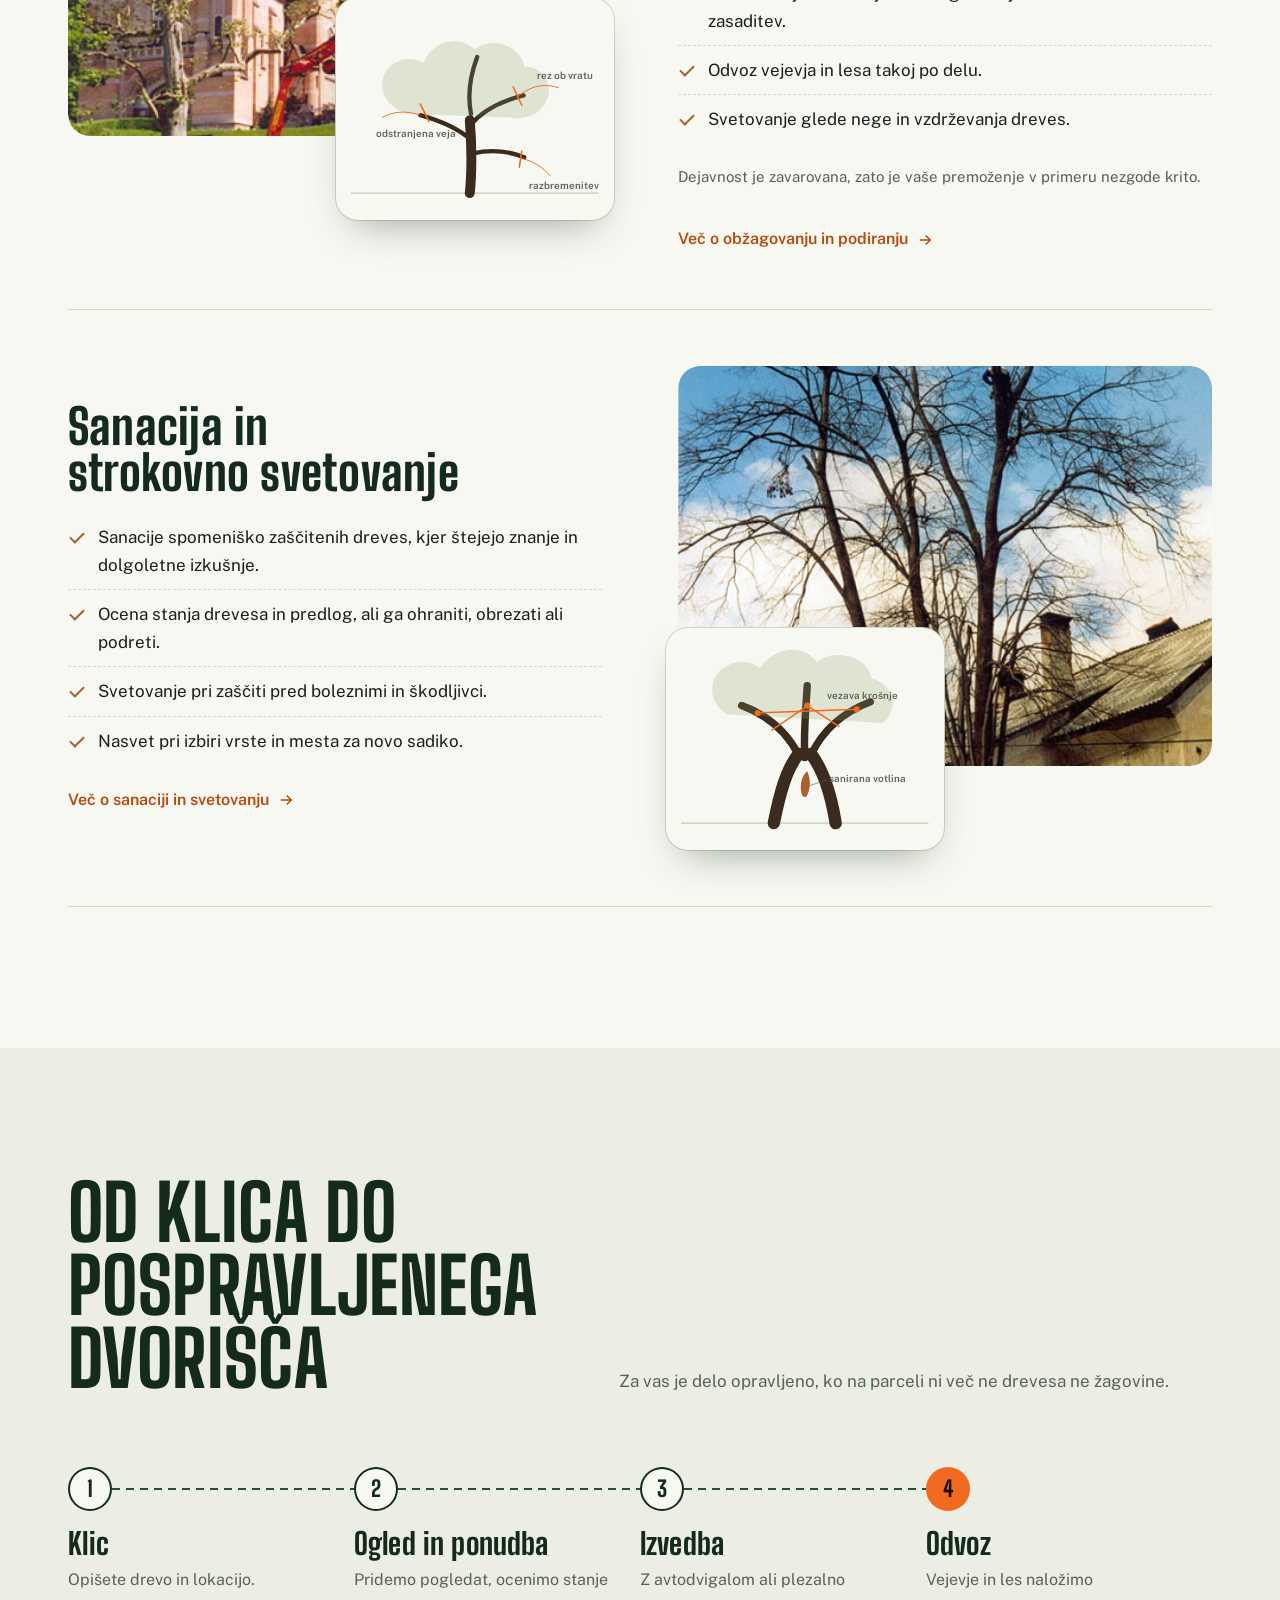
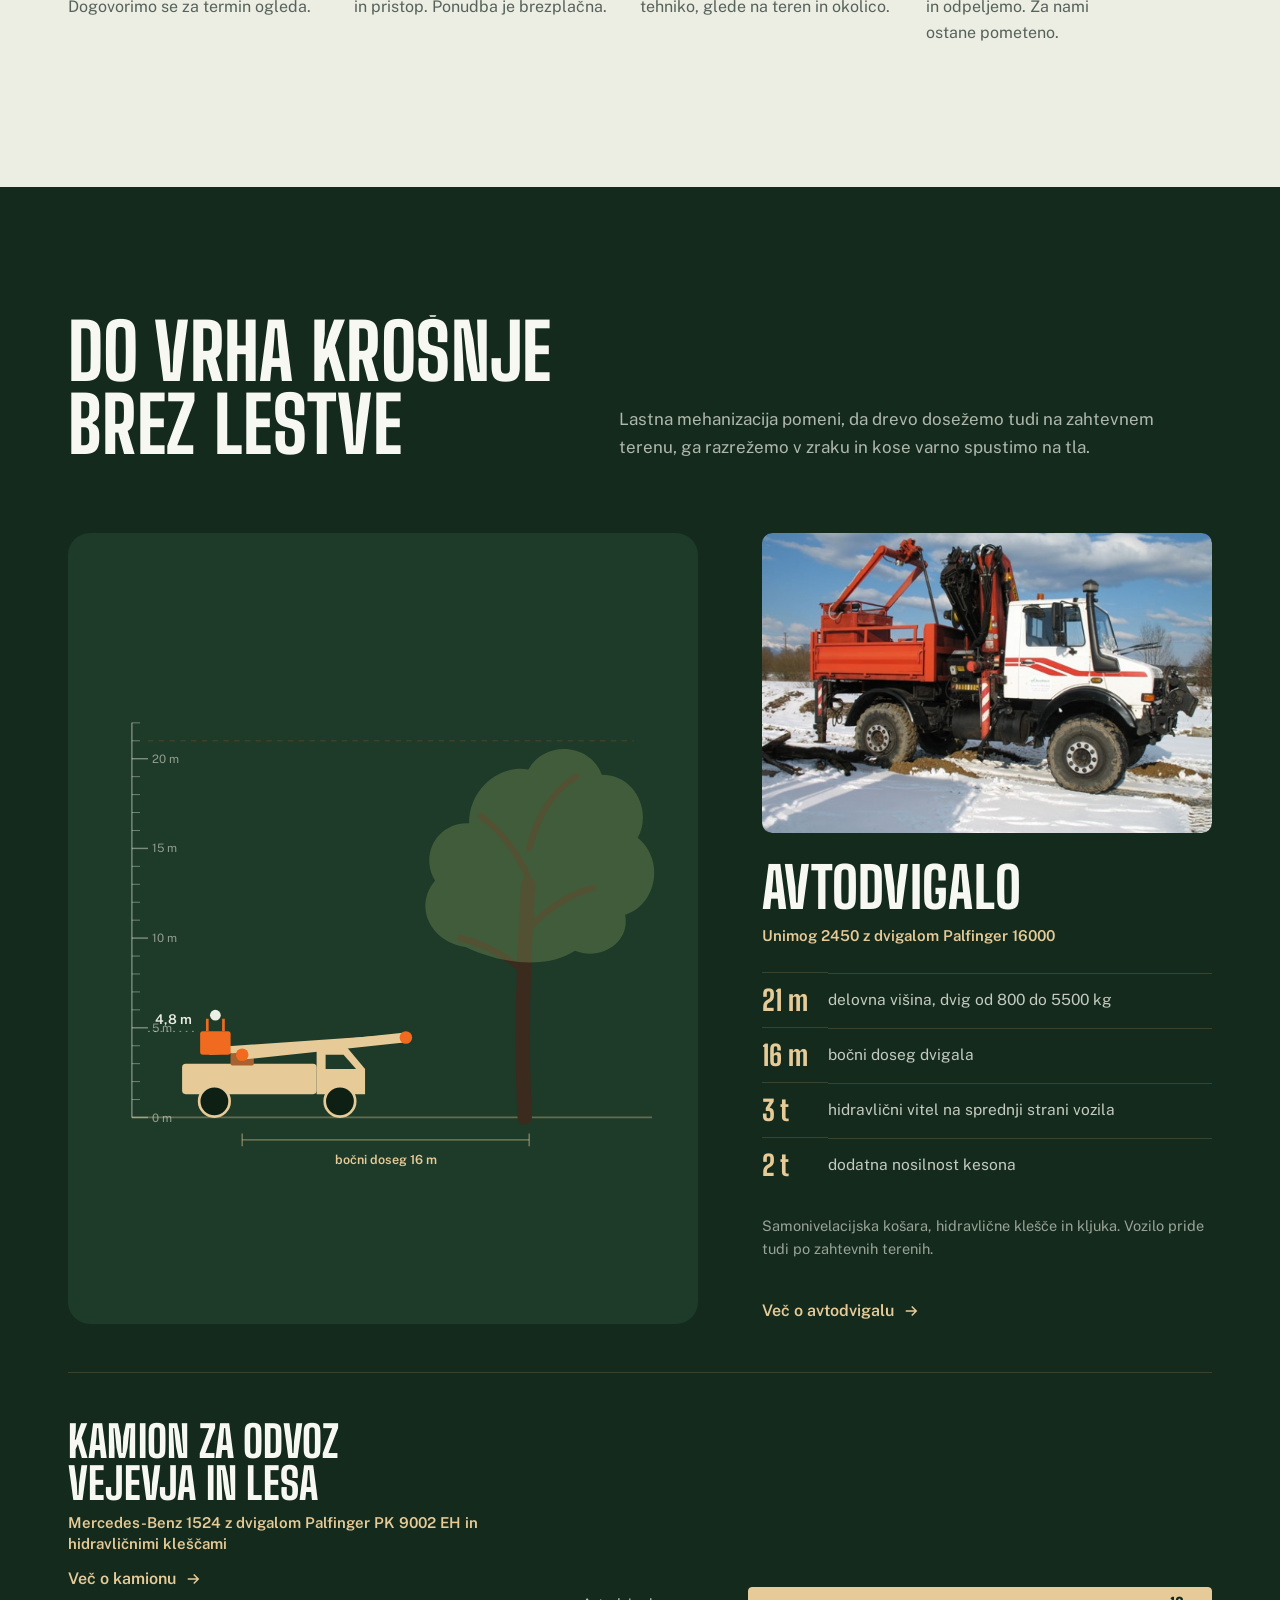
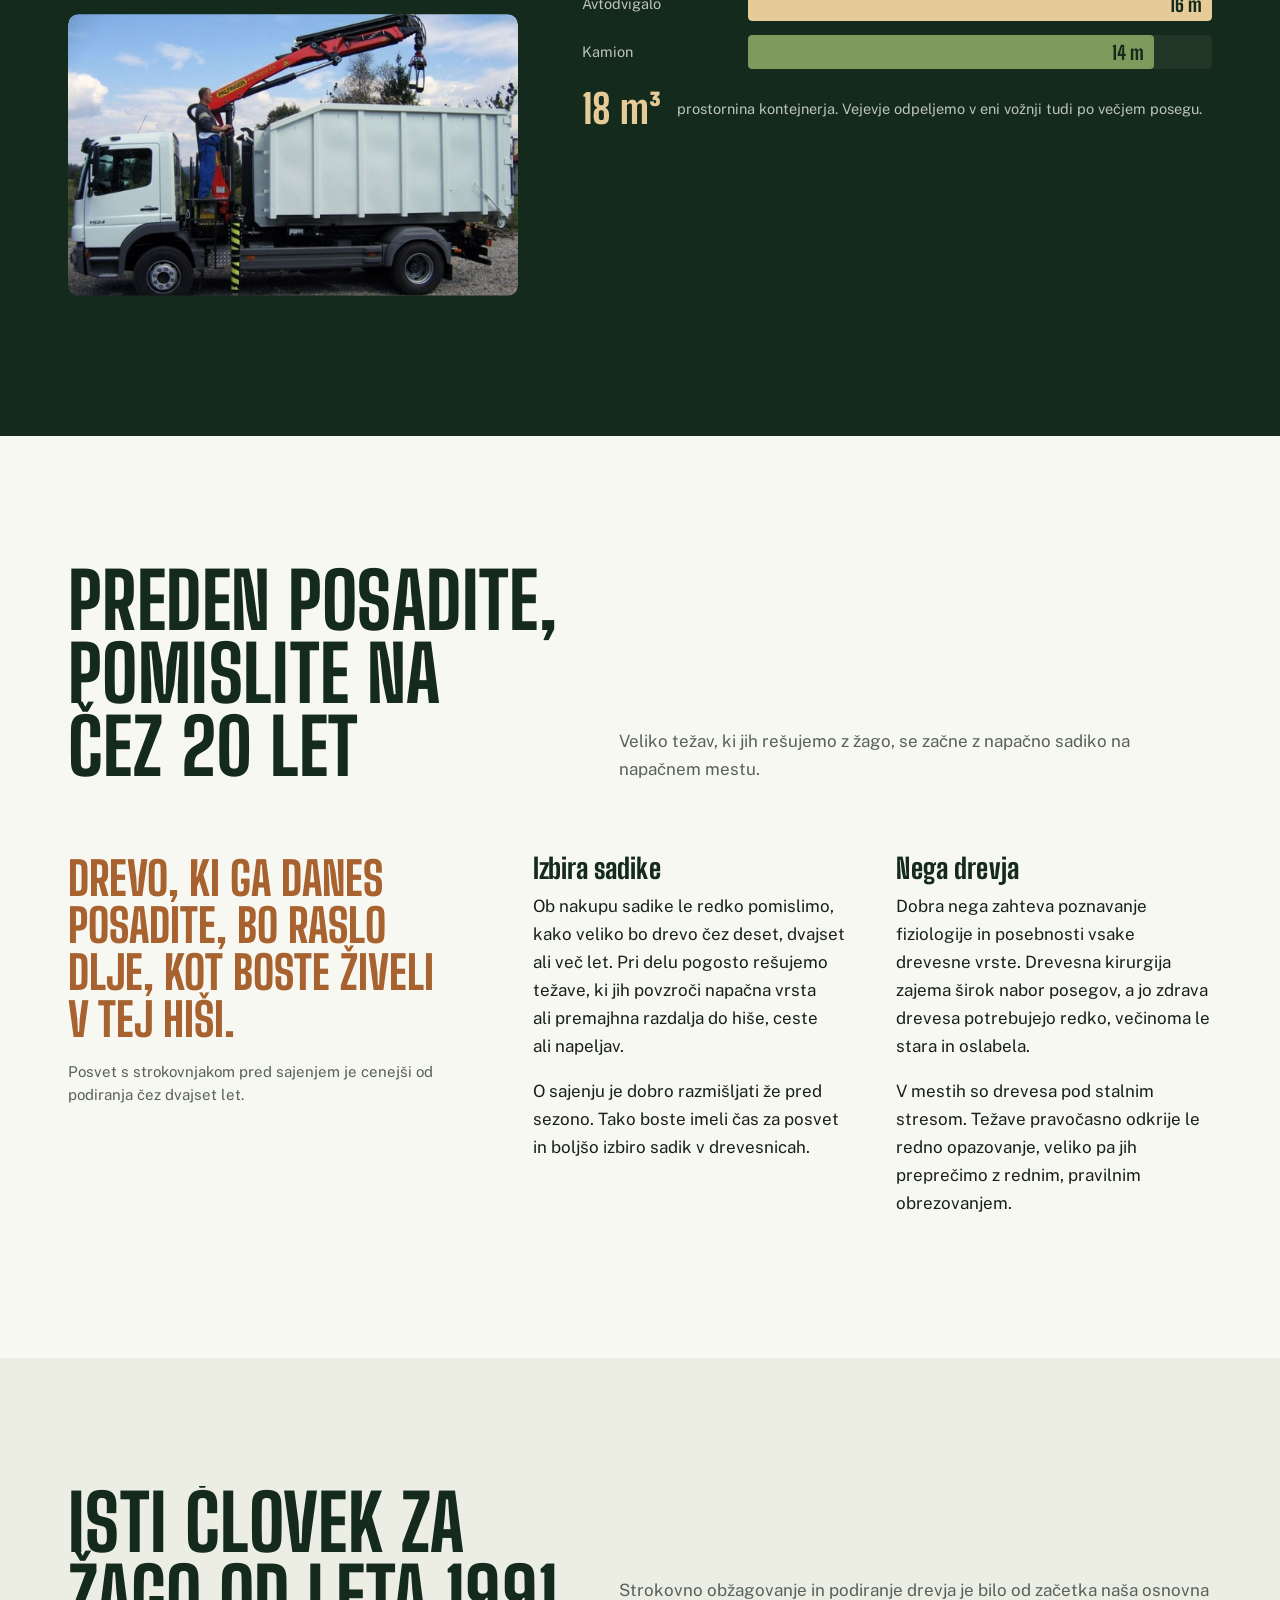
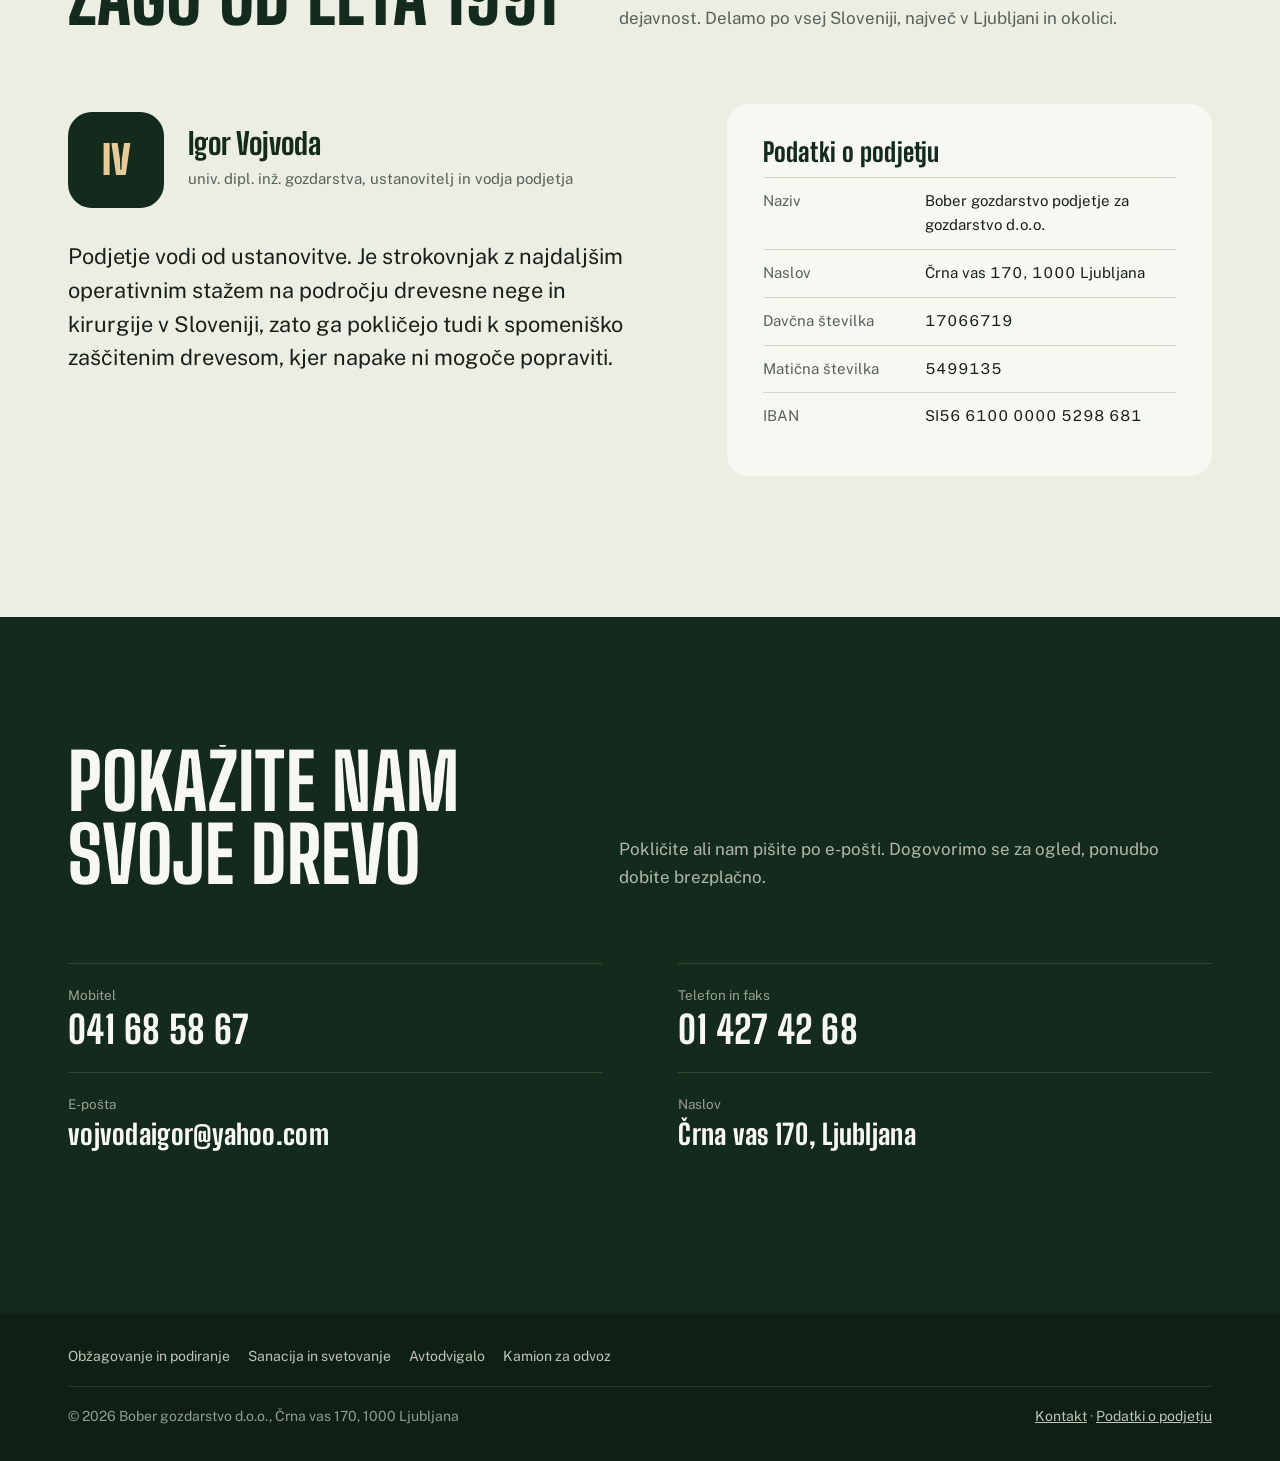
==== commit 6a7e42d6: "Podstrani: obžagovanje, sanacija, avtodvigalo, kamion Skupni stil v css/style.css, skupni skripti v " ====
--- a/index.html
+++ b/index.html
@@ -45,356 +45,7 @@
 }
 </script>
 
-<style>
-:root{
-  --spruce:#142A1C;
-  --spruce-2:#1E3A28;
-  --spruce-3:#2B4C35;
-  --moss:#7F9A5C;
-  --lichen:#ECEEE4;
-  --paper:#F8F8F2;
-  --sap:#E6CB98;
-  --heart:#A8622F;
-  --bark:#3B2A1E;
-  --saw:#F06A1F;
-  --saw-ink:#B9480C;
-  --ink:#17201A;
-  --muted:#56625A;
-  --line:#D3D8C9;
-
-  --display:"Big Shoulders Display", "Roboto Condensed", "Arial Narrow", "DejaVu Sans Condensed", sans-serif;
-  --body:"Public Sans", system-ui, sans-serif;
-
-  --wrap:1240px;
-  --gutter:clamp(16px,4vw,48px);
-  --r-sm:4px; --r-md:10px; --r-lg:22px;
-  --ease:cubic-bezier(.2,.7,.2,1);
-}
-*,*::before,*::after{box-sizing:border-box}
-html{scroll-behavior:smooth;-webkit-text-size-adjust:100%}
-@media (prefers-reduced-motion:reduce){html{scroll-behavior:auto}}
-body{margin:0;background:var(--paper);color:var(--ink);font:400 17px/1.65 var(--body);overflow-x:hidden}
-img,svg{display:block;max-width:100%}
-a{color:inherit}
-h1,h2,h3{font-family:var(--display);font-weight:800;line-height:.95;letter-spacing:.005em;margin:0;text-wrap:balance}
-p{margin:0 0 1em;text-wrap:pretty}
-.wrap{max-width:var(--wrap);margin:0 auto;padding:0 var(--gutter)}
-.skip{position:absolute;left:-999px;top:8px;background:var(--saw);color:#fff;padding:10px 14px;border-radius:var(--r-sm);z-index:50}
-.skip:focus{left:8px}
-:focus-visible{outline:3px solid var(--saw);outline-offset:3px;border-radius:2px}
-
-/* ---------- buttons ---------- */
-.btn{display:inline-flex;align-items:center;gap:10px;min-height:48px;padding:0 22px;border-radius:var(--r-sm);
-  font:600 16px/1 var(--body);text-decoration:none;border:0;cursor:pointer;
-  transition:background-color .2s var(--ease),transform .15s var(--ease),color .2s}
-.btn:active{transform:translateY(1px)}
-.btn-saw{background:var(--saw);color:#1a0d04}
-.btn-saw:hover{background:#ff7d33}
-.btn-line{background:transparent;color:var(--sap);box-shadow:inset 0 0 0 1.5px rgba(230,203,152,.45)}
-.btn-line:hover{box-shadow:inset 0 0 0 1.5px var(--sap)}
-.btn svg{width:18px;height:18px}
-
-/* ---------- header ---------- */
-.top{position:sticky;top:0;z-index:20;background:rgba(20,42,28,.94);backdrop-filter:saturate(1.2) blur(8px);color:var(--lichen);
-  border-bottom:1px solid rgba(230,203,152,.12)}
-.top .wrap{display:flex;align-items:center;justify-content:space-between;gap:24px;height:76px}
-.brand{display:flex;align-items:center;gap:12px;text-decoration:none}
-.brand svg{width:38px;height:38px;flex:none}
-.brand b{font:900 28px/1 var(--display);letter-spacing:.02em;color:var(--paper)}
-.brand small{display:block;font:500 12px/1.2 var(--body);color:var(--sap);opacity:.8;letter-spacing:.02em}
-.nav{display:flex;gap:4px;align-items:center}
-.nav a{text-decoration:none;font-size:15px;padding:10px 12px;border-radius:var(--r-sm);color:rgba(236,238,228,.82);transition:color .2s}
-.nav a:hover{color:#fff}
-.nav .call{margin-left:10px;color:var(--spruce);background:var(--sap);font-weight:600;font-variant-numeric:tabular-nums}
-.nav .call:hover{background:#f1dcb2;color:var(--spruce)}
-.menu-btn{display:none;background:none;border:0;color:var(--paper);width:48px;height:48px;margin-right:-12px;cursor:pointer}
-@media (max-width:900px){
-  .nav{position:absolute;top:100%;left:0;right:0;flex-direction:column;align-items:stretch;gap:0;background:var(--spruce);
-    padding:8px var(--gutter) 20px;border-bottom:1px solid rgba(230,203,152,.15);display:none}
-  .nav.open{display:flex}
-  .nav a{padding:14px 4px;font-size:17px;border-bottom:1px solid rgba(255,255,255,.06)}
-  .nav .call{margin:14px 0 0;text-align:center;padding:14px}
-  .menu-btn{display:grid;place-items:center}
-}
-
-/* ---------- hero ---------- */
-.hero{position:relative;background:var(--spruce);color:var(--lichen);overflow:hidden;isolation:isolate}
-.hero::after{content:"";position:absolute;inset:0;z-index:-1;pointer-events:none;opacity:.35;mix-blend-mode:overlay;
-  background-image:url("data:image/svg+xml,%3Csvg xmlns='http://www.w3.org/2000/svg' width='220' height='220'%3E%3Cfilter id='n'%3E%3CfeTurbulence type='fractalNoise' baseFrequency='.85' numOctaves='2' stitchTiles='stitch'/%3E%3C/filter%3E%3Crect width='100%25' height='100%25' filter='url(%23n)'/%3E%3C/svg%3E")}
-.hero .wrap{display:grid;grid-template-columns:minmax(0,1.3fr) minmax(0,.9fr);gap:clamp(24px,3.5vw,56px);align-items:center;
-  padding-top:clamp(20px,4.5vh,72px);padding-bottom:clamp(24px,5vh,80px);min-height:calc(100svh - 76px)}
-.hero h1{font-size:clamp(40px,min(6.9vw,9.2svh),108px);font-weight:900;color:var(--paper);text-transform:uppercase;line-height:.88;letter-spacing:-.005em}
-.hero h1 span{display:block;color:var(--sap)}
-.hero .lede{max-width:38em;margin:clamp(12px,2.6vh,28px) 0 clamp(16px,3.4vh,34px);font-size:clamp(17px,1.5vw,19px);color:rgba(236,238,228,.84)}
-.hero .actions{display:flex;flex-wrap:wrap;gap:12px}
-.hero .facts{display:flex;flex-wrap:wrap;gap:8px 26px;margin:clamp(16px,3.6vh,44px) 0 0;padding:clamp(10px,2vh,20px) 0 0;border-top:1px solid rgba(230,203,152,.18);list-style:none;font-size:15px;color:rgba(236,238,228,.75)}
-.hero .facts li{display:flex;align-items:center;gap:9px}
-.hero .facts li::before{content:"";width:7px;height:7px;border-radius:50%;background:var(--moss)}
-
-.stump{position:relative;justify-self:center;width:100%;max-width:min(540px,calc(100svh - 76px - 190px))}
-.stump svg{width:100%;height:auto;overflow:hidden;touch-action:manipulation}
-.stump .ring{fill:none;stroke-linejoin:round}
-.stump .ring.hl{stroke:var(--saw)!important;stroke-width:3px!important}
-.stump-tip{position:absolute;left:0;top:0;pointer-events:none;background:var(--paper);color:var(--spruce);
-  font:800 26px/1 var(--display);padding:8px 12px 7px;border-radius:var(--r-sm);opacity:0;transform:translate(-50%,-130%);
-  transition:opacity .15s;white-space:nowrap;box-shadow:0 8px 24px rgba(5,15,8,.35)}
-.stump-tip small{display:block;font:500 12px/1.2 var(--body);color:var(--muted);margin-top:3px}
-.stump-tip.on{opacity:1}
-.stump-cap{display:flex;justify-content:space-between;gap:16px;margin-top:clamp(8px,1.6vh,18px);font-size:14px;color:rgba(236,238,228,.62)}
-.stump-cap strong{color:var(--sap);font:800 22px/1 var(--display);letter-spacing:.02em;display:block;margin-bottom:4px}
-
-@media (max-width:900px){
-  .hero .wrap{grid-template-columns:1fr;min-height:0}
-  .stump{max-width:min(360px,86vw);margin-top:8px}
-}
-
-/* ---------- section scaffolding ---------- */
-section{scroll-margin-top:80px}
-.sec{padding:clamp(72px,10vw,136px) 0 clamp(80px,11vw,148px)}
-.sec-head{display:grid;grid-template-columns:minmax(0,5fr) minmax(0,6fr);gap:24px 56px;align-items:end;margin-bottom:clamp(40px,6vw,72px)}
-.sec-head h2{font-size:clamp(44px,6vw,82px);text-transform:uppercase;color:var(--spruce)}
-.sec-head p{max-width:36em;color:var(--muted);margin:0}
-@media (max-width:800px){.sec-head{grid-template-columns:minmax(0,1fr)}}
-.sec-head h2,.svc h3,.spec h3,.truck h3{overflow-wrap:break-word;hyphens:auto}
-
-/* ---------- services ---------- */
-.svc{display:grid;grid-template-columns:minmax(0,1fr) minmax(0,1fr);gap:clamp(32px,6vw,88px);align-items:center;padding:clamp(36px,5vw,56px) 0;border-top:1px solid var(--line)}
-.svc:last-of-type{border-bottom:1px solid var(--line)}
-.svc.flip .svc-media{order:2}
-.svc h3{font-size:clamp(34px,3.8vw,52px);color:var(--spruce);margin-bottom:18px}
-.svc ul{list-style:none;padding:0;margin:0}
-.svc li{position:relative;padding:10px 0 10px 30px;border-bottom:1px dashed var(--line)}
-.svc li:last-child{border-bottom:0}
-.svc li::before{content:"";position:absolute;left:2px;top:19px;width:14px;height:8px;border-left:2px solid var(--heart);border-bottom:2px solid var(--heart);transform:rotate(-45deg)}
-.svc .note{margin-top:22px;font-size:15px;color:var(--muted)}
-.svc-art{background:var(--lichen);border-radius:var(--r-lg);padding:clamp(20px,3vw,36px);aspect-ratio:5/4;display:grid;place-items:center}
-.svc-art svg{width:100%;height:100%}
-.svc-art text{font:600 13px var(--body);fill:var(--muted)}
-@media (max-width:800px){.svc{grid-template-columns:1fr}.svc.flip .svc-media{order:0}}
-
-/* ---------- process ---------- */
-.process{background:var(--lichen)}
-.steps{list-style:none;margin:0;padding:0;display:grid;grid-template-columns:repeat(4,minmax(0,1fr));gap:0;counter-reset:s;position:relative}
-.steps li{position:relative;padding:62px 28px 0 0;counter-increment:s}
-.steps li::before{content:counter(s);position:absolute;top:0;left:0;width:44px;height:44px;border-radius:50%;
-  display:grid;place-items:center;background:var(--paper);box-shadow:inset 0 0 0 2px var(--spruce);font:800 22px/1 var(--display);color:var(--spruce);z-index:1}
-.steps li::after{content:"";position:absolute;top:21px;left:44px;right:0;height:2px;
-  background:repeating-linear-gradient(90deg,var(--spruce-3) 0 8px,transparent 8px 14px)}
-.steps li:last-child::after{display:none}
-.steps li:last-child::before{background:var(--saw);box-shadow:none;color:#1a0d04}
-.steps h3{font-size:30px;color:var(--spruce);margin-bottom:10px}
-.steps p{font-size:16px;color:var(--muted);margin:0}
-@media (max-width:860px){
-  .steps{grid-template-columns:1fr}
-  .steps li{padding:0 0 36px 66px}
-  .steps li::after{top:44px;left:21px;right:auto;bottom:0;width:2px;height:auto;background:repeating-linear-gradient(180deg,var(--spruce-3) 0 8px,transparent 8px 14px)}
-}
-
-/* ---------- equipment ---------- */
-.gear{background:var(--spruce);color:var(--lichen)}
-.gear .sec-head h2{color:var(--paper)}
-.gear .sec-head p{color:rgba(236,238,228,.72)}
-.gear-main{display:grid;grid-template-columns:minmax(0,7fr) minmax(0,5fr);gap:clamp(32px,5vw,72px);align-items:stretch}
-.gauge{display:grid;align-items:center;background:var(--spruce-2);border-radius:var(--r-lg);padding:clamp(16px,2.5vw,28px);position:relative}
-.gauge svg{width:100%;height:auto}
-.gauge text{font-family:var(--body)}
-.spec h3{font-size:clamp(40px,4.4vw,60px);color:var(--paper);text-transform:uppercase}
-.spec .model{color:var(--sap);font:600 15px/1.4 var(--body);margin:10px 0 26px}
-.spec dl{margin:0;display:grid;grid-template-columns:auto 1fr;gap:0}
-.spec dt,.spec dd{padding:13px 0;border-top:1px solid rgba(230,203,152,.16);margin:0}
-.spec dt{font:800 28px/1 var(--display);color:var(--sap);padding-right:20px;font-variant-numeric:tabular-nums;white-space:nowrap}
-.spec dd{color:rgba(236,238,228,.82);font-size:15.5px;align-self:center}
-.spec .kit{margin-top:22px;font-size:14.5px;color:rgba(236,238,228,.62)}
-
-.truck{margin-top:clamp(28px,4vw,48px);display:grid;grid-template-columns:minmax(0,5fr) minmax(0,7fr);gap:clamp(24px,5vw,72px);align-items:center;
-  border-top:1px solid rgba(230,203,152,.16);padding-top:clamp(28px,4vw,48px)}
-.truck h3{font-size:clamp(32px,3.4vw,44px);color:var(--paper);text-transform:uppercase}
-.truck .model{color:var(--sap);font:600 15px/1.4 var(--body);margin:8px 0 0}
-.reach{display:grid;gap:14px}
-.reach .row{display:grid;grid-template-columns:150px 1fr;gap:16px;align-items:center;font-size:14.5px;color:rgba(236,238,228,.78)}
-.reach .bar{height:34px;border-radius:var(--r-sm);background:rgba(230,203,152,.08);position:relative;overflow:hidden}
-.reach .bar i{position:absolute;inset:0 auto 0 0;background:var(--sap);border-radius:var(--r-sm);display:flex;align-items:center;justify-content:flex-end;padding-right:10px;
-  font:800 19px/1 var(--display);font-style:normal;color:var(--spruce)}
-.reach .bar.b i{background:var(--moss)}
-.reach .cube{display:flex;align-items:center;gap:16px;margin-top:6px;font-size:14.5px;color:rgba(236,238,228,.78)}
-.reach .cube b{white-space:nowrap;font:800 40px/1 var(--display);color:var(--sap);font-weight:800}
-@media (max-width:900px){.gear-main,.truck{grid-template-columns:1fr}.reach .row{grid-template-columns:110px 1fr}}
-
-/* ---------- advice ---------- */
-.advice .cols{display:grid;grid-template-columns:minmax(0,4fr) minmax(0,7fr);gap:clamp(32px,6vw,96px)}
-.advice blockquote{margin:0;font:800 clamp(32px,3.6vw,48px)/1.02 var(--display);color:var(--heart);text-transform:uppercase;position:sticky;top:110px}
-.advice blockquote span{display:block;font:400 15px/1.5 var(--body);text-transform:none;color:var(--muted);margin-top:18px}
-.advice .text{columns:2 18em;column-gap:48px}
-.advice .text p{break-inside:avoid}
-.advice .text h3{font-size:28px;color:var(--spruce);margin:0 0 10px;break-after:avoid}
-@media (max-width:800px){.advice .cols{grid-template-columns:1fr}.advice blockquote{position:static}}
-
-/* ---------- about ---------- */
-.about{background:var(--lichen)}
-.about .cols{display:grid;grid-template-columns:minmax(0,6fr) minmax(0,5fr);gap:clamp(32px,6vw,96px);align-items:start}
-.founder{display:grid;grid-template-columns:auto 1fr;gap:24px;align-items:center;margin:8px 0 32px}
-.founder .mono{width:96px;height:96px;border-radius:24px;background:var(--spruce);display:grid;place-items:center;color:var(--sap);font:900 40px/1 var(--display)}
-.founder b{display:block;font:800 30px/1 var(--display);color:var(--spruce);margin-bottom:6px}
-.founder span{color:var(--muted);font-size:15px}
-.about .big{font-size:clamp(19px,1.7vw,22px);line-height:1.55;color:var(--ink)}
-.data{background:var(--paper);border-radius:var(--r-lg);padding:clamp(22px,3vw,36px)}
-.data h3{font-size:26px;color:var(--spruce);margin-bottom:12px}
-.data dl{margin:0;font-size:15px}
-.data div{display:grid;grid-template-columns:150px 1fr;gap:12px;padding:11px 0;border-top:1px solid var(--line)}
-.data dt{color:var(--muted)}
-.data dd{margin:0;font-variant-numeric:tabular-nums}
-@media (max-width:800px){.about .cols{grid-template-columns:1fr}.data div{grid-template-columns:1fr;gap:2px}}
-
-/* ---------- contact ---------- */
-.contact{background:var(--spruce);color:var(--lichen)}
-.contact .sec-head h2{color:var(--paper)}
-.contact .sec-head p{color:rgba(236,238,228,.72)}
-.contact .lines{display:grid;grid-template-columns:repeat(2,minmax(0,1fr));column-gap:clamp(32px,6vw,88px)}
-.lines{list-style:none;padding:0;margin:0}
-.lines li{padding:20px 0;border-top:1px solid rgba(230,203,152,.16)}
-.lines small{display:block;font-size:13.5px;color:rgba(236,238,228,.6);margin-bottom:4px}
-.lines a,.lines span{font:800 clamp(28px,3vw,38px)/1.05 var(--display);color:var(--paper);text-decoration:none;letter-spacing:.01em;font-variant-numeric:tabular-nums}
-.lines a:hover{color:var(--sap)}
-.lines .sm{font-size:clamp(22px,2.2vw,28px)}
-@media (max-width:860px){.contact .lines{grid-template-columns:1fr}}
-
-/* ---------- footer ---------- */
-footer{background:#0E1F14;color:rgba(236,238,228,.6);font-size:14px;padding:32px 0}
-footer .wrap{display:flex;flex-wrap:wrap;gap:12px 32px;justify-content:space-between}
-footer a{color:rgba(236,238,228,.8)}
-
-/* ---------- one orchestrated moment: rings grow ---------- */
-@media (prefers-reduced-motion:no-preference){
-  .grow .ring{stroke-dasharray:var(--len);stroke-dashoffset:var(--len);animation:draw 1.1s var(--ease) forwards;animation-delay:var(--d)}
-  .grow .crack,.grow .notes{opacity:0;animation:fade .6s ease forwards;animation-delay:2.2s}
-  @keyframes draw{to{stroke-dashoffset:0}}
-  @keyframes fade{to{opacity:1}}
-}
-
-/* ---------- photos ---------- */
-.brand .logo{display:block;flex:none;height:clamp(32px,2.4vw + 14px,46px);width:auto}
-figure{margin:0}
-.ph{width:100%;height:100%;object-fit:cover;display:block;background:var(--spruce-3)}
-.svc-media{position:relative;padding:0 0 clamp(48px,7vw,84px)}
-.svc-photo{aspect-ratio:4/3;border-radius:var(--r-lg);overflow:hidden;background:var(--lichen)}
-.svc-photo .ph{filter:saturate(.9) contrast(1.03)}
-.svc-media .svc-art{position:absolute;right:clamp(-12px,-1.5vw,0px);bottom:0;width:52%;aspect-ratio:5/4;padding:12px 14px;
-  background:var(--paper);box-shadow:0 18px 40px -18px rgba(20,42,28,.45),0 0 0 1px var(--line)}
-.svc.flip .svc-media .svc-art{right:auto;left:clamp(-12px,-1.5vw,0px)}
-.svc-media .svc-art text{font-size:16px}
-.gear-photo{aspect-ratio:3/2;border-radius:var(--r-md);overflow:hidden;margin-bottom:28px;box-shadow:0 0 0 1px rgba(230,203,152,.16)}
-.truck-photo{margin:22px 0 0;aspect-ratio:16/10}
-@media (max-width:800px){.svc-media .svc-art{width:62%;right:0}.svc.flip .svc-media .svc-art{left:auto;right:0}}
-
-/* =========================================================
-   MOTION — everything is tied to the trade:
-   saw-cut headings, unfolding crane, running chain on CTAs
-   ========================================================= */
-:root{--t-fast:.18s;--t-med:.45s;--t-slow:.9s;--ease-out:cubic-bezier(.16,1,.3,1);--ease-saw:cubic-bezier(.65,0,.35,1)}
-
-/* header: shrinks + scroll progress as a sawdust line */
-.top{transition:background-color var(--t-med)}
-.top .wrap{transition:height var(--t-med) var(--ease-out)}
-.progress{position:absolute;left:0;bottom:-1px;height:2px;width:100%;background:var(--saw);transform-origin:0 50%;transform:scaleX(var(--p,0))}
-
-/* nav: sawtooth underline slides in */
-.nav a:not(.call){position:relative}
-.nav a:not(.call)::after{content:"";position:absolute;left:12px;right:12px;bottom:4px;height:5px;
-  background:linear-gradient(135deg,transparent 50%,var(--saw) 50%) 0 0/6px 5px repeat-x;
-  transform:scaleX(0);transform-origin:0 50%;transition:transform var(--t-med) var(--ease-out)}
-.nav a:not(.call):hover::after,.nav a.on::after{transform:scaleX(1)}
-.nav a.on{color:#fff}
-@media (max-width:900px){.nav a:not(.call)::after{left:4px;right:auto;width:60px}}
-
-/* primary button: a saw chain runs along the bottom edge on hover */
-.btn-saw{position:relative;overflow:hidden}
-.btn-saw::after{content:"";position:absolute;left:0;right:0;bottom:0;height:4px;opacity:0;
-  background:repeating-linear-gradient(90deg,#1a0d04 0 6px,transparent 6px 10px);transition:opacity var(--t-fast)}
-.btn-saw:hover::after{opacity:.55;animation:chain .45s linear infinite}
-@keyframes chain{to{background-position:10px 0}}
-.btn-line svg{transition:transform var(--t-med) var(--ease-out)}
-.btn-line:hover svg{transform:rotate(-14deg) scale(1.1)}
-
-/* service rows: photo zooms, diagram card lifts and its cut lines redraw */
-.svc-photo .ph{transition:transform 1.2s var(--ease-out)}
-.svc:hover .svc-photo .ph{transform:scale(1.05)}
-.svc-media .svc-art{transition:transform var(--t-med) var(--ease-out),box-shadow var(--t-med)}
-.svc:hover .svc-media .svc-art{transform:translateY(-8px) rotate(-1deg);box-shadow:0 28px 50px -20px rgba(20,42,28,.5),0 0 0 1px var(--line)}
-.svc-art [stroke="#F06A1F"] path,.svc-art path[stroke="#F06A1F"]{stroke-dasharray:240;stroke-dashoffset:0}
-.svc:hover .svc-art g[stroke="#F06A1F"] path{animation:recut .7s var(--ease-saw) both}
-.svc:hover .svc-art g[stroke="#F06A1F"] path:nth-child(2){animation-delay:.08s}
-.svc:hover .svc-art g[stroke="#F06A1F"] path:nth-child(3){animation-delay:.16s}
-@keyframes recut{from{stroke-dashoffset:240}to{stroke-dashoffset:0}}
-.svc li{transition:padding-left var(--t-med) var(--ease-out)}
-.svc li::before{transition:border-color var(--t-fast)}
-.svc li:hover{padding-left:36px}
-.svc li:hover::before{border-color:var(--saw)}
-
-/* equipment */
-.gear-photo .ph{transition:transform 1.2s var(--ease-out)}
-.gear-photo:hover .ph{transform:scale(1.05)}
-.spec dl dt,.spec dl dd{transition:color var(--t-fast)}
-.spec dl dt:hover,.spec dl dt:hover + dd{color:var(--paper)}
-.reach .bar i{transition:width 1.4s var(--ease-out)}
-
-/* contact lines */
-.lines a{display:inline-block;transition:transform var(--t-med) var(--ease-out),color var(--t-fast)}
-.lines a:hover{transform:translateX(8px)}
-.chips label:hover{box-shadow:inset 0 0 0 1.5px var(--sap)}
-.data div{transition:background-color var(--t-fast)}
-.data div:hover{background:linear-gradient(90deg,var(--lichen),transparent)}
-
-/* hero stump turns slowly as you scroll */
-.stump svg{transform:rotate(calc(var(--spin,0) * 1deg));transition:transform .1s linear}
-
-/* ---------- scroll reveals (JS adds .in) ---------- */
-@media (prefers-reduced-motion:no-preference){
-  /* headings are cut in by a saw line */
-  .js .sec-head h2{position:relative;clip-path:inset(0 100% 0 0);transition:clip-path var(--t-slow) var(--ease-saw)}
-  .js .sec-head h2::after{content:"";position:absolute;top:-6%;bottom:-6%;left:0;width:3px;background:var(--saw);
-    transform:translateX(0);opacity:0;transition:transform var(--t-slow) var(--ease-saw),opacity .2s}
-  .js .sec-head.in h2{clip-path:inset(0 -2% 0 0)}
-  .js .sec-head.in h2::after{opacity:1;transform:translateX(calc(var(--w,600px)));animation:sawgone .2s ease var(--t-slow) forwards}
-  @keyframes sawgone{to{opacity:0}}
-  .js .sec-head p{opacity:0;transform:translateY(14px);transition:opacity .7s .35s,transform .7s .35s var(--ease-out)}
-  .js .sec-head.in p{opacity:1;transform:none}
-
-  .js [data-rv]{opacity:0;transform:translateY(28px);transition:opacity .8s var(--ease-out),transform .9s var(--ease-out);transition-delay:var(--dl,0s)}
-  .js [data-rv].in{opacity:1;transform:none}
-
-  /* photos open like a clearing */
-  .js .svc-photo,.js .gear-photo{clip-path:inset(12% 8% 12% 8% round 22px);transition:clip-path 1.2s var(--ease-out) .1s}
-  .js .in .svc-photo,.js .in .gear-photo,.js .in.gear-photo{clip-path:inset(0 0 0 0 round 22px)}
-  .js .gear-photo{clip-path:inset(12% 8% 12% 8% round 10px)}
-  .js .in .gear-photo{clip-path:inset(0 round 10px)}
-  .js .svc-photo .ph,.js .gear-photo .ph{scale:1.12;transition:scale 1.6s var(--ease-out),transform 1.2s var(--ease-out)}
-  .js .in .svc-photo .ph,.js .in .gear-photo .ph{scale:1}
-  .js .svc-media .svc-art{opacity:0;translate:0 30px;transition:opacity .6s .5s,translate .9s .5s var(--ease-out),transform var(--t-med) var(--ease-out),box-shadow var(--t-med)}
-  .js .in .svc-media .svc-art{opacity:1;translate:0 0}
-
-  /* process: the dashed cut line runs from step to step */
-  .js .steps li::after{transform:scaleX(0);transform-origin:0 50%;transition:transform .6s var(--ease-saw)}
-  .js .steps li::before{transition:background-color .3s,color .3s,box-shadow .3s}
-  .js .steps li h3,.js .steps li p{opacity:0;transform:translateY(10px);transition:opacity .5s,transform .6s var(--ease-out)}
-  .js .steps.in li h3,.js .steps.in li p{opacity:1;transform:none}
-  .js .steps.in li::after{transform:scaleX(1)}
-  .js .steps.in li:nth-child(1) *,.js .steps.in li:nth-child(1)::after{transition-delay:.1s}
-  .js .steps.in li:nth-child(2) *,.js .steps.in li:nth-child(2)::after{transition-delay:.55s}
-  .js .steps.in li:nth-child(3) *,.js .steps.in li:nth-child(3)::after{transition-delay:1s}
-  .js .steps.in li:nth-child(4) *{transition-delay:1.45s}
-  @media (max-width:860px){.js .steps li::after{transform:scaleY(0);transform-origin:50% 0}.js .steps.in li::after{transform:scaleY(1)}}
-
-  .js .reach:not(.in) .bar i{width:0!important}
-  .js .lines li{opacity:0;transform:translateX(-16px);transition:opacity .6s,transform .7s var(--ease-out)}
-  .js .lines.in li{opacity:1;transform:none}
-  .js .lines.in li:nth-child(2){transition-delay:.08s}.js .lines.in li:nth-child(3){transition-delay:.16s}.js .lines.in li:nth-child(4){transition-delay:.24s}
-}
-@media (prefers-reduced-motion:reduce){
-  .stump svg{transform:none!important}
-  .svc:hover .svc-photo .ph,.gear-photo:hover .ph{transform:none}
-  .btn-saw:hover::after{animation:none}
-}
-</style>
+<link rel="stylesheet" href="css/style.css">
 </head>
 <body>
 <a class="skip" href="#vsebina">Preskoči na vsebino</a>
@@ -494,6 +145,7 @@
           <li>Svetovanje glede nege in vzdrževanja dreves.</li>
         </ul>
         <p class="note">Dejavnost je zavarovana, zato je vaše premoženje v primeru nezgode krito.</p>
+        <a class="more" href="strokovno-obzagovanje-obrezovanje-in-podiranje-drevja/">Več o obžagovanju in podiranju <svg viewBox="0 0 24 24" fill="none" stroke="currentColor" stroke-width="2" aria-hidden="true"><path d="M5 12h14M13 6l6 6-6 6"/></svg></a>
       </div>
     </article>
 
@@ -524,6 +176,7 @@
           <li>Svetovanje pri zaščiti pred boleznimi in škodljivci.</li>
           <li>Nasvet pri izbiri vrste in mesta za novo sadiko.</li>
         </ul>
+        <a class="more" href="sanacija-in-strokovno-svetovanje/">Več o sanaciji in svetovanju <svg viewBox="0 0 24 24" fill="none" stroke="currentColor" stroke-width="2" aria-hidden="true"><path d="M5 12h14M13 6l6 6-6 6"/></svg></a>
       </div>
     </article>
   </div>
@@ -611,6 +264,7 @@
           <dt><span class="cnt" data-to="2">2</span> t</dt><dd>dodatna nosilnost kesona</dd>
         </dl>
         <p class="kit">Samonivelacijska košara, hidravlične klešče in kljuka. Vozilo pride tudi po zahtevnih terenih.</p>
+        <a class="more" href="avtodvigalo/">Več o avtodvigalu <svg viewBox="0 0 24 24" fill="none" stroke="currentColor" stroke-width="2" aria-hidden="true"><path d="M5 12h14M13 6l6 6-6 6"/></svg></a>
       </div>
     </div>
 
@@ -618,6 +272,7 @@
       <div>
         <h3>Kamion za odvoz vejevja in lesa</h3>
         <p class="model">Mercedes-Benz 1524 z dvigalom Palfinger PK 9002 EH in hidravličnimi kleščami</p>
+        <a class="more" href="kamion-za-odvoz-vejevja-in-lesa/" style="margin-top:12px">Več o kamionu <svg viewBox="0 0 24 24" fill="none" stroke="currentColor" stroke-width="2" aria-hidden="true"><path d="M5 12h14M13 6l6 6-6 6"/></svg></a>
         <figure class="gear-photo truck-photo"><img class="ph" src="img/kamion.jpg" data-fallback="https://www.gozdarstvo-bober.si/media/k2/items/cache/1c0ae2205709722b62e843abc0471a55_L.jpg" alt="Kamion Mercedes-Benz 1524 s kontejnerjem za odvoz vejevja in lesa" width="600" height="450" loading="lazy" decoding="async"></figure>
       </div>
       <div class="reach" data-rv aria-label="Primerjava dosega dvigal">
@@ -703,6 +358,7 @@
 
 <footer>
   <div class="wrap">
+    <ul class="foot-links"><li><a href="strokovno-obzagovanje-obrezovanje-in-podiranje-drevja/">Obžagovanje in podiranje</a></li><li><a href="sanacija-in-strokovno-svetovanje/">Sanacija in svetovanje</a></li><li><a href="avtodvigalo/">Avtodvigalo</a></li><li><a href="kamion-za-odvoz-vejevja-in-lesa/">Kamion za odvoz</a></li></ul>
     <span>© <span id="yr">2026</span> Bober gozdarstvo d.o.o., Črna vas 170, 1000 Ljubljana</span>
     <span><a href="#kontakt">Kontakt</a> · <a href="#podjetje">Podatki o podjetju</a></span>
   </div>
--- a/css/style.css
+++ b/css/style.css
@@ -0,0 +1,423 @@
+:root{
+  --spruce:#142A1C;
+  --spruce-2:#1E3A28;
+  --spruce-3:#2B4C35;
+  --moss:#7F9A5C;
+  --lichen:#ECEEE4;
+  --paper:#F8F8F2;
+  --sap:#E6CB98;
+  --heart:#A8622F;
+  --bark:#3B2A1E;
+  --saw:#F06A1F;
+  --saw-ink:#B9480C;
+  --ink:#17201A;
+  --muted:#56625A;
+  --line:#D3D8C9;
+
+  --display:"Big Shoulders Display", "Roboto Condensed", "Arial Narrow", "DejaVu Sans Condensed", sans-serif;
+  --body:"Public Sans", system-ui, sans-serif;
+
+  --wrap:1240px;
+  --gutter:clamp(16px,4vw,48px);
+  --r-sm:4px; --r-md:10px; --r-lg:22px;
+  --ease:cubic-bezier(.2,.7,.2,1);
+}
+*,*::before,*::after{box-sizing:border-box}
+html{scroll-behavior:smooth;-webkit-text-size-adjust:100%}
+@media (prefers-reduced-motion:reduce){html{scroll-behavior:auto}}
+body{margin:0;background:var(--paper);color:var(--ink);font:400 17px/1.65 var(--body);overflow-x:hidden}
+img,svg{display:block;max-width:100%}
+a{color:inherit}
+h1,h2,h3{font-family:var(--display);font-weight:800;line-height:.95;letter-spacing:.005em;margin:0;text-wrap:balance}
+p{margin:0 0 1em;text-wrap:pretty}
+.wrap{max-width:var(--wrap);margin:0 auto;padding:0 var(--gutter)}
+.skip{position:absolute;left:-999px;top:8px;background:var(--saw);color:#fff;padding:10px 14px;border-radius:var(--r-sm);z-index:50}
+.skip:focus{left:8px}
+:focus-visible{outline:3px solid var(--saw);outline-offset:3px;border-radius:2px}
+
+/* ---------- buttons ---------- */
+.btn{display:inline-flex;align-items:center;gap:10px;min-height:48px;padding:0 22px;border-radius:var(--r-sm);
+  font:600 16px/1 var(--body);text-decoration:none;border:0;cursor:pointer;
+  transition:background-color .2s var(--ease),transform .15s var(--ease),color .2s}
+.btn:active{transform:translateY(1px)}
+.btn-saw{background:var(--saw);color:#1a0d04}
+.btn-saw:hover{background:#ff7d33}
+.btn-line{background:transparent;color:var(--sap);box-shadow:inset 0 0 0 1.5px rgba(230,203,152,.45)}
+.btn-line:hover{box-shadow:inset 0 0 0 1.5px var(--sap)}
+.btn svg{width:18px;height:18px}
+
+/* ---------- header ---------- */
+.top{position:sticky;top:0;z-index:20;background:rgba(20,42,28,.94);backdrop-filter:saturate(1.2) blur(8px);color:var(--lichen);
+  border-bottom:1px solid rgba(230,203,152,.12)}
+.top .wrap{display:flex;align-items:center;justify-content:space-between;gap:24px;height:76px}
+.brand{display:flex;align-items:center;gap:12px;text-decoration:none}
+.brand svg{width:38px;height:38px;flex:none}
+.brand b{font:900 28px/1 var(--display);letter-spacing:.02em;color:var(--paper)}
+.brand small{display:block;font:500 12px/1.2 var(--body);color:var(--sap);opacity:.8;letter-spacing:.02em}
+.nav{display:flex;gap:4px;align-items:center}
+.nav a{text-decoration:none;font-size:15px;padding:10px 12px;border-radius:var(--r-sm);color:rgba(236,238,228,.82);transition:color .2s}
+.nav a:hover{color:#fff}
+.nav .call{margin-left:10px;color:var(--spruce);background:var(--sap);font-weight:600;font-variant-numeric:tabular-nums}
+.nav .call:hover{background:#f1dcb2;color:var(--spruce)}
+.menu-btn{display:none;background:none;border:0;color:var(--paper);width:48px;height:48px;margin-right:-12px;cursor:pointer}
+@media (max-width:900px){
+  .nav{position:absolute;top:100%;left:0;right:0;flex-direction:column;align-items:stretch;gap:0;background:var(--spruce);
+    padding:8px var(--gutter) 20px;border-bottom:1px solid rgba(230,203,152,.15);display:none}
+  .nav.open{display:flex}
+  .nav a{padding:14px 4px;font-size:17px;border-bottom:1px solid rgba(255,255,255,.06)}
+  .nav .call{margin:14px 0 0;text-align:center;padding:14px}
+  .menu-btn{display:grid;place-items:center}
+}
+
+/* ---------- hero ---------- */
+.hero{position:relative;background:var(--spruce);color:var(--lichen);overflow:hidden;isolation:isolate}
+.hero::after,.page-hero::after{content:"";position:absolute;inset:0;z-index:-1;pointer-events:none;opacity:.35;mix-blend-mode:overlay;
+  background-image:url("data:image/svg+xml,%3Csvg xmlns='http://www.w3.org/2000/svg' width='220' height='220'%3E%3Cfilter id='n'%3E%3CfeTurbulence type='fractalNoise' baseFrequency='.85' numOctaves='2' stitchTiles='stitch'/%3E%3C/filter%3E%3Crect width='100%25' height='100%25' filter='url(%23n)'/%3E%3C/svg%3E")}
+.hero .wrap{display:grid;grid-template-columns:minmax(0,1.3fr) minmax(0,.9fr);gap:clamp(24px,3.5vw,56px);align-items:center;
+  padding-top:clamp(20px,4.5vh,72px);padding-bottom:clamp(24px,5vh,80px);min-height:calc(100svh - 76px)}
+.hero h1{font-size:clamp(40px,min(6.9vw,9.2svh),108px);font-weight:900;color:var(--paper);text-transform:uppercase;line-height:.88;letter-spacing:-.005em}
+.hero h1 span{display:block;color:var(--sap)}
+.hero .lede{max-width:38em;margin:clamp(12px,2.6vh,28px) 0 clamp(16px,3.4vh,34px);font-size:clamp(17px,1.5vw,19px);color:rgba(236,238,228,.84)}
+.hero .actions{display:flex;flex-wrap:wrap;gap:12px}
+.hero .facts{display:flex;flex-wrap:wrap;gap:8px 26px;margin:clamp(16px,3.6vh,44px) 0 0;padding:clamp(10px,2vh,20px) 0 0;border-top:1px solid rgba(230,203,152,.18);list-style:none;font-size:15px;color:rgba(236,238,228,.75)}
+.hero .facts li{display:flex;align-items:center;gap:9px}
+.hero .facts li::before{content:"";width:7px;height:7px;border-radius:50%;background:var(--moss)}
+
+.stump{position:relative;justify-self:center;width:100%;max-width:min(540px,calc(100svh - 76px - 190px))}
+.stump svg{width:100%;height:auto;overflow:hidden;touch-action:manipulation}
+.stump .ring{fill:none;stroke-linejoin:round}
+.stump .ring.hl{stroke:var(--saw)!important;stroke-width:3px!important}
+.stump-tip{position:absolute;left:0;top:0;pointer-events:none;background:var(--paper);color:var(--spruce);
+  font:800 26px/1 var(--display);padding:8px 12px 7px;border-radius:var(--r-sm);opacity:0;transform:translate(-50%,-130%);
+  transition:opacity .15s;white-space:nowrap;box-shadow:0 8px 24px rgba(5,15,8,.35)}
+.stump-tip small{display:block;font:500 12px/1.2 var(--body);color:var(--muted);margin-top:3px}
+.stump-tip.on{opacity:1}
+.stump-cap{display:flex;justify-content:space-between;gap:16px;margin-top:clamp(8px,1.6vh,18px);font-size:14px;color:rgba(236,238,228,.62)}
+.stump-cap strong{color:var(--sap);font:800 22px/1 var(--display);letter-spacing:.02em;display:block;margin-bottom:4px}
+
+@media (max-width:900px){
+  .hero .wrap{grid-template-columns:1fr;min-height:0}
+  .stump{max-width:min(360px,86vw);margin-top:8px}
+}
+
+/* ---------- section scaffolding ---------- */
+section{scroll-margin-top:80px}
+.sec{padding:clamp(72px,10vw,136px) 0 clamp(80px,11vw,148px)}
+.sec-head{display:grid;grid-template-columns:minmax(0,5fr) minmax(0,6fr);gap:24px 56px;align-items:end;margin-bottom:clamp(40px,6vw,72px)}
+.sec-head h2{font-size:clamp(44px,6vw,82px);text-transform:uppercase;color:var(--spruce)}
+.sec-head p{max-width:36em;color:var(--muted);margin:0}
+@media (max-width:800px){.sec-head{grid-template-columns:minmax(0,1fr)}}
+.sec-head h2,.svc h3,.spec h3,.truck h3{overflow-wrap:break-word;hyphens:auto}
+
+/* ---------- services ---------- */
+.svc{display:grid;grid-template-columns:minmax(0,1fr) minmax(0,1fr);gap:clamp(32px,6vw,88px);align-items:center;padding:clamp(36px,5vw,56px) 0;border-top:1px solid var(--line)}
+.svc:last-of-type{border-bottom:1px solid var(--line)}
+.svc.flip .svc-media{order:2}
+.svc h3{font-size:clamp(34px,3.8vw,52px);color:var(--spruce);margin-bottom:18px}
+.svc ul{list-style:none;padding:0;margin:0}
+.svc li{position:relative;padding:10px 0 10px 30px;border-bottom:1px dashed var(--line)}
+.svc li:last-child{border-bottom:0}
+.svc li::before{content:"";position:absolute;left:2px;top:19px;width:14px;height:8px;border-left:2px solid var(--heart);border-bottom:2px solid var(--heart);transform:rotate(-45deg)}
+.svc .note{margin-top:22px;font-size:15px;color:var(--muted)}
+.svc-art{background:var(--lichen);border-radius:var(--r-lg);padding:clamp(20px,3vw,36px);aspect-ratio:5/4;display:grid;place-items:center}
+.svc-art svg{width:100%;height:100%}
+.svc-art text{font:600 13px var(--body);fill:var(--muted)}
+@media (max-width:800px){.svc{grid-template-columns:1fr}.svc.flip .svc-media{order:0}}
+
+/* ---------- process ---------- */
+.process{background:var(--lichen)}
+.steps{list-style:none;margin:0;padding:0;display:grid;grid-template-columns:repeat(4,minmax(0,1fr));gap:0;counter-reset:s;position:relative}
+.steps li{position:relative;padding:62px 28px 0 0;counter-increment:s}
+.steps li::before{content:counter(s);position:absolute;top:0;left:0;width:44px;height:44px;border-radius:50%;
+  display:grid;place-items:center;background:var(--paper);box-shadow:inset 0 0 0 2px var(--spruce);font:800 22px/1 var(--display);color:var(--spruce);z-index:1}
+.steps li::after{content:"";position:absolute;top:21px;left:44px;right:0;height:2px;
+  background:repeating-linear-gradient(90deg,var(--spruce-3) 0 8px,transparent 8px 14px)}
+.steps li:last-child::after{display:none}
+.steps li:last-child::before{background:var(--saw);box-shadow:none;color:#1a0d04}
+.steps h3{font-size:30px;color:var(--spruce);margin-bottom:10px}
+.steps p{font-size:16px;color:var(--muted);margin:0}
+@media (max-width:860px){
+  .steps{grid-template-columns:1fr}
+  .steps li{padding:0 0 36px 66px}
+  .steps li::after{top:44px;left:21px;right:auto;bottom:0;width:2px;height:auto;background:repeating-linear-gradient(180deg,var(--spruce-3) 0 8px,transparent 8px 14px)}
+}
+
+/* ---------- equipment ---------- */
+.gear{background:var(--spruce);color:var(--lichen)}
+.gear .sec-head h2{color:var(--paper)}
+.gear .sec-head p{color:rgba(236,238,228,.72)}
+.gear-main{display:grid;grid-template-columns:minmax(0,7fr) minmax(0,5fr);gap:clamp(32px,5vw,72px);align-items:stretch}
+.gauge{display:grid;align-items:center;background:var(--spruce-2);border-radius:var(--r-lg);padding:clamp(16px,2.5vw,28px);position:relative}
+.gauge svg{width:100%;height:auto}
+.gauge text{font-family:var(--body)}
+.spec h3{font-size:clamp(40px,4.4vw,60px);color:var(--paper);text-transform:uppercase}
+.spec .model{color:var(--sap);font:600 15px/1.4 var(--body);margin:10px 0 26px}
+.spec dl{margin:0;display:grid;grid-template-columns:auto 1fr;gap:0}
+.spec dt,.spec dd{padding:13px 0;border-top:1px solid rgba(230,203,152,.16);margin:0}
+.spec dt{font:800 28px/1 var(--display);color:var(--sap);padding-right:20px;font-variant-numeric:tabular-nums;white-space:nowrap}
+.spec dd{color:rgba(236,238,228,.82);font-size:15.5px;align-self:center}
+.spec .kit{margin-top:22px;font-size:14.5px;color:rgba(236,238,228,.62)}
+
+.truck{margin-top:clamp(28px,4vw,48px);display:grid;grid-template-columns:minmax(0,5fr) minmax(0,7fr);gap:clamp(24px,5vw,72px);align-items:center;
+  border-top:1px solid rgba(230,203,152,.16);padding-top:clamp(28px,4vw,48px)}
+.truck h3{font-size:clamp(32px,3.4vw,44px);color:var(--paper);text-transform:uppercase}
+.truck .model{color:var(--sap);font:600 15px/1.4 var(--body);margin:8px 0 0}
+.reach{display:grid;gap:14px}
+.reach .row{display:grid;grid-template-columns:150px 1fr;gap:16px;align-items:center;font-size:14.5px;color:rgba(236,238,228,.78)}
+.reach .bar{height:34px;border-radius:var(--r-sm);background:rgba(230,203,152,.08);position:relative;overflow:hidden}
+.reach .bar i{position:absolute;inset:0 auto 0 0;background:var(--sap);border-radius:var(--r-sm);display:flex;align-items:center;justify-content:flex-end;padding-right:10px;
+  font:800 19px/1 var(--display);font-style:normal;color:var(--spruce)}
+.reach .bar.b i{background:var(--moss)}
+.reach .cube{display:flex;align-items:center;gap:16px;margin-top:6px;font-size:14.5px;color:rgba(236,238,228,.78)}
+.reach .cube b{white-space:nowrap;font:800 40px/1 var(--display);color:var(--sap);font-weight:800}
+@media (max-width:900px){.gear-main,.truck{grid-template-columns:1fr}.reach .row{grid-template-columns:110px 1fr}}
+
+/* ---------- advice ---------- */
+.advice .cols{display:grid;grid-template-columns:minmax(0,4fr) minmax(0,7fr);gap:clamp(32px,6vw,96px)}
+.advice blockquote{margin:0;font:800 clamp(32px,3.6vw,48px)/1.02 var(--display);color:var(--heart);text-transform:uppercase;position:sticky;top:110px}
+.advice blockquote span{display:block;font:400 15px/1.5 var(--body);text-transform:none;color:var(--muted);margin-top:18px}
+.advice .text{columns:2 18em;column-gap:48px}
+.advice .text p{break-inside:avoid}
+.advice .text h3{font-size:28px;color:var(--spruce);margin:0 0 10px;break-after:avoid}
+@media (max-width:800px){.advice .cols{grid-template-columns:1fr}.advice blockquote{position:static}}
+
+/* ---------- about ---------- */
+.about{background:var(--lichen)}
+.about .cols{display:grid;grid-template-columns:minmax(0,6fr) minmax(0,5fr);gap:clamp(32px,6vw,96px);align-items:start}
+.founder{display:grid;grid-template-columns:auto 1fr;gap:24px;align-items:center;margin:8px 0 32px}
+.founder .mono{width:96px;height:96px;border-radius:24px;background:var(--spruce);display:grid;place-items:center;color:var(--sap);font:900 40px/1 var(--display)}
+.founder b{display:block;font:800 30px/1 var(--display);color:var(--spruce);margin-bottom:6px}
+.founder span{color:var(--muted);font-size:15px}
+.about .big{font-size:clamp(19px,1.7vw,22px);line-height:1.55;color:var(--ink)}
+.data{background:var(--paper);border-radius:var(--r-lg);padding:clamp(22px,3vw,36px)}
+.data h3{font-size:26px;color:var(--spruce);margin-bottom:12px}
+.data dl{margin:0;font-size:15px}
+.data div{display:grid;grid-template-columns:150px 1fr;gap:12px;padding:11px 0;border-top:1px solid var(--line)}
+.data dt{color:var(--muted)}
+.data dd{margin:0;font-variant-numeric:tabular-nums}
+@media (max-width:800px){.about .cols{grid-template-columns:1fr}.data div{grid-template-columns:1fr;gap:2px}}
+
+/* ---------- contact ---------- */
+.contact{background:var(--spruce);color:var(--lichen)}
+.contact .sec-head h2{color:var(--paper)}
+.contact .sec-head p{color:rgba(236,238,228,.72)}
+.contact .lines{display:grid;grid-template-columns:repeat(2,minmax(0,1fr));column-gap:clamp(32px,6vw,88px)}
+.lines{list-style:none;padding:0;margin:0}
+.lines li{padding:20px 0;border-top:1px solid rgba(230,203,152,.16)}
+.lines small{display:block;font-size:13.5px;color:rgba(236,238,228,.6);margin-bottom:4px}
+.lines a,.lines span{font:800 clamp(28px,3vw,38px)/1.05 var(--display);color:var(--paper);text-decoration:none;letter-spacing:.01em;font-variant-numeric:tabular-nums}
+.lines a:hover{color:var(--sap)}
+.lines .sm{font-size:clamp(22px,2.2vw,28px)}
+@media (max-width:860px){.contact .lines{grid-template-columns:1fr}}
+
+/* ---------- footer ---------- */
+footer{background:#0E1F14;color:rgba(236,238,228,.6);font-size:14px;padding:32px 0}
+footer .wrap{display:flex;flex-wrap:wrap;gap:12px 32px;justify-content:space-between}
+footer a{color:rgba(236,238,228,.8)}
+
+/* ---------- one orchestrated moment: rings grow ---------- */
+@media (prefers-reduced-motion:no-preference){
+  .grow .ring{stroke-dasharray:var(--len);stroke-dashoffset:var(--len);animation:draw 1.1s var(--ease) forwards;animation-delay:var(--d)}
+  .grow .crack,.grow .notes{opacity:0;animation:fade .6s ease forwards;animation-delay:2.2s}
+  @keyframes draw{to{stroke-dashoffset:0}}
+  @keyframes fade{to{opacity:1}}
+}
+
+/* ---------- photos ---------- */
+.brand .logo{display:block;flex:none;height:clamp(32px,2.4vw + 14px,46px);width:auto}
+figure{margin:0}
+.ph{width:100%;height:100%;object-fit:cover;display:block;background:var(--spruce-3)}
+.svc-media{position:relative;padding:0 0 clamp(48px,7vw,84px)}
+.svc-photo{aspect-ratio:4/3;border-radius:var(--r-lg);overflow:hidden;background:var(--lichen)}
+.svc-photo .ph{filter:saturate(.9) contrast(1.03)}
+.svc-media .svc-art{position:absolute;right:clamp(-12px,-1.5vw,0px);bottom:0;width:52%;aspect-ratio:5/4;padding:12px 14px;
+  background:var(--paper);box-shadow:0 18px 40px -18px rgba(20,42,28,.45),0 0 0 1px var(--line)}
+.svc.flip .svc-media .svc-art{right:auto;left:clamp(-12px,-1.5vw,0px)}
+.svc-media .svc-art text{font-size:16px}
+.gear-photo{aspect-ratio:3/2;border-radius:var(--r-md);overflow:hidden;margin-bottom:28px;box-shadow:0 0 0 1px rgba(230,203,152,.16)}
+.truck-photo{margin:22px 0 0;aspect-ratio:16/10}
+@media (max-width:800px){.svc-media .svc-art{width:62%;right:0}.svc.flip .svc-media .svc-art{left:auto;right:0}}
+
+/* =========================================================
+   MOTION — everything is tied to the trade:
+   saw-cut headings, unfolding crane, running chain on CTAs
+   ========================================================= */
+:root{--t-fast:.18s;--t-med:.45s;--t-slow:.9s;--ease-out:cubic-bezier(.16,1,.3,1);--ease-saw:cubic-bezier(.65,0,.35,1)}
+
+/* header: shrinks + scroll progress as a sawdust line */
+.top{transition:background-color var(--t-med)}
+.top .wrap{transition:height var(--t-med) var(--ease-out)}
+.progress{position:absolute;left:0;bottom:-1px;height:2px;width:100%;background:var(--saw);transform-origin:0 50%;transform:scaleX(var(--p,0))}
+
+/* nav: sawtooth underline slides in */
+.nav a:not(.call){position:relative}
+.nav a:not(.call)::after{content:"";position:absolute;left:12px;right:12px;bottom:4px;height:5px;
+  background:linear-gradient(135deg,transparent 50%,var(--saw) 50%) 0 0/6px 5px repeat-x;
+  transform:scaleX(0);transform-origin:0 50%;transition:transform var(--t-med) var(--ease-out)}
+.nav a:not(.call):hover::after,.nav a.on::after{transform:scaleX(1)}
+.nav a.on{color:#fff}
+@media (max-width:900px){.nav a:not(.call)::after{left:4px;right:auto;width:60px}}
+
+/* primary button: a saw chain runs along the bottom edge on hover */
+.btn-saw{position:relative;overflow:hidden}
+.btn-saw::after{content:"";position:absolute;left:0;right:0;bottom:0;height:4px;opacity:0;
+  background:repeating-linear-gradient(90deg,#1a0d04 0 6px,transparent 6px 10px);transition:opacity var(--t-fast)}
+.btn-saw:hover::after{opacity:.55;animation:chain .45s linear infinite}
+@keyframes chain{to{background-position:10px 0}}
+.btn-line svg{transition:transform var(--t-med) var(--ease-out)}
+.btn-line:hover svg{transform:rotate(-14deg) scale(1.1)}
+
+/* service rows: photo zooms, diagram card lifts and its cut lines redraw */
+.svc-photo .ph{transition:transform 1.2s var(--ease-out)}
+.svc:hover .svc-photo .ph{transform:scale(1.05)}
+.svc-media .svc-art{transition:transform var(--t-med) var(--ease-out),box-shadow var(--t-med)}
+.svc:hover .svc-media .svc-art{transform:translateY(-8px) rotate(-1deg);box-shadow:0 28px 50px -20px rgba(20,42,28,.5),0 0 0 1px var(--line)}
+.svc-art [stroke="#F06A1F"] path,.svc-art path[stroke="#F06A1F"]{stroke-dasharray:240;stroke-dashoffset:0}
+.svc:hover .svc-art g[stroke="#F06A1F"] path{animation:recut .7s var(--ease-saw) both}
+.svc:hover .svc-art g[stroke="#F06A1F"] path:nth-child(2){animation-delay:.08s}
+.svc:hover .svc-art g[stroke="#F06A1F"] path:nth-child(3){animation-delay:.16s}
+@keyframes recut{from{stroke-dashoffset:240}to{stroke-dashoffset:0}}
+.svc li{transition:padding-left var(--t-med) var(--ease-out)}
+.svc li::before{transition:border-color var(--t-fast)}
+.svc li:hover{padding-left:36px}
+.svc li:hover::before{border-color:var(--saw)}
+
+/* equipment */
+.gear-photo .ph{transition:transform 1.2s var(--ease-out)}
+.gear-photo:hover .ph{transform:scale(1.05)}
+.spec dl dt,.spec dl dd{transition:color var(--t-fast)}
+.spec dl dt:hover,.spec dl dt:hover + dd{color:var(--paper)}
+.reach .bar i{transition:width 1.4s var(--ease-out)}
+
+/* contact lines */
+.lines a{display:inline-block;transition:transform var(--t-med) var(--ease-out),color var(--t-fast)}
+.lines a:hover{transform:translateX(8px)}
+.chips label:hover{box-shadow:inset 0 0 0 1.5px var(--sap)}
+.data div{transition:background-color var(--t-fast)}
+.data div:hover{background:linear-gradient(90deg,var(--lichen),transparent)}
+
+/* hero stump turns slowly as you scroll */
+.stump svg{transform:rotate(calc(var(--spin,0) * 1deg));transition:transform .1s linear}
+
+/* ---------- scroll reveals (JS adds .in) ---------- */
+@media (prefers-reduced-motion:no-preference){
+  /* headings are cut in by a saw line */
+  .js .sec-head h2{position:relative;clip-path:inset(0 100% 0 0);transition:clip-path var(--t-slow) var(--ease-saw)}
+  .js .sec-head h2::after{content:"";position:absolute;top:-6%;bottom:-6%;left:0;width:3px;background:var(--saw);
+    transform:translateX(0);opacity:0;transition:transform var(--t-slow) var(--ease-saw),opacity .2s}
+  .js .sec-head.in h2{clip-path:inset(0 -2% 0 0)}
+  .js .sec-head.in h2::after{opacity:1;transform:translateX(calc(var(--w,600px)));animation:sawgone .2s ease var(--t-slow) forwards}
+  @keyframes sawgone{to{opacity:0}}
+  .js .sec-head p{opacity:0;transform:translateY(14px);transition:opacity .7s .35s,transform .7s .35s var(--ease-out)}
+  .js .sec-head.in p{opacity:1;transform:none}
+
+  .js [data-rv]{opacity:0;transform:translateY(28px);transition:opacity .8s var(--ease-out),transform .9s var(--ease-out);transition-delay:var(--dl,0s)}
+  .js [data-rv].in{opacity:1;transform:none}
+
+  /* photos open like a clearing */
+  .js .svc-photo,.js .gear-photo{clip-path:inset(12% 8% 12% 8% round 22px);transition:clip-path 1.2s var(--ease-out) .1s}
+  .js .in .svc-photo,.js .in .gear-photo,.js .in.gear-photo{clip-path:inset(0 0 0 0 round 22px)}
+  .js .gear-photo{clip-path:inset(12% 8% 12% 8% round 10px)}
+  .js .in .gear-photo{clip-path:inset(0 round 10px)}
+  .js .svc-photo .ph,.js .gear-photo .ph{scale:1.12;transition:scale 1.6s var(--ease-out),transform 1.2s var(--ease-out)}
+  .js .in .svc-photo .ph,.js .in .gear-photo .ph{scale:1}
+  .js .svc-media .svc-art{opacity:0;translate:0 30px;transition:opacity .6s .5s,translate .9s .5s var(--ease-out),transform var(--t-med) var(--ease-out),box-shadow var(--t-med)}
+  .js .in .svc-media .svc-art{opacity:1;translate:0 0}
+
+  /* process: the dashed cut line runs from step to step */
+  .js .steps li::after{transform:scaleX(0);transform-origin:0 50%;transition:transform .6s var(--ease-saw)}
+  .js .steps li::before{transition:background-color .3s,color .3s,box-shadow .3s}
+  .js .steps li h3,.js .steps li p{opacity:0;transform:translateY(10px);transition:opacity .5s,transform .6s var(--ease-out)}
+  .js .steps.in li h3,.js .steps.in li p{opacity:1;transform:none}
+  .js .steps.in li::after{transform:scaleX(1)}
+  .js .steps.in li:nth-child(1) *,.js .steps.in li:nth-child(1)::after{transition-delay:.1s}
+  .js .steps.in li:nth-child(2) *,.js .steps.in li:nth-child(2)::after{transition-delay:.55s}
+  .js .steps.in li:nth-child(3) *,.js .steps.in li:nth-child(3)::after{transition-delay:1s}
+  .js .steps.in li:nth-child(4) *{transition-delay:1.45s}
+  @media (max-width:860px){.js .steps li::after{transform:scaleY(0);transform-origin:50% 0}.js .steps.in li::after{transform:scaleY(1)}}
+
+  .js .reach:not(.in) .bar i{width:0!important}
+  .js .lines li{opacity:0;transform:translateX(-16px);transition:opacity .6s,transform .7s var(--ease-out)}
+  .js .lines.in li{opacity:1;transform:none}
+  .js .lines.in li:nth-child(2){transition-delay:.08s}.js .lines.in li:nth-child(3){transition-delay:.16s}.js .lines.in li:nth-child(4){transition-delay:.24s}
+}
+@media (prefers-reduced-motion:reduce){
+  .stump svg{transform:none!important}
+  .svc:hover .svc-photo .ph,.gear-photo:hover .ph{transform:none}
+  .btn-saw:hover::after{animation:none}
+}
+
+/* =========================================================
+   SUBPAGES
+   ========================================================= */
+.page-hero{position:relative;background:var(--spruce);color:var(--lichen);overflow:hidden;isolation:isolate}
+.page-hero .wrap{display:grid;grid-template-columns:minmax(0,1.15fr) minmax(0,1fr);gap:clamp(28px,5vw,72px);align-items:center;
+  padding-top:clamp(24px,4vw,56px);padding-bottom:clamp(48px,7vw,96px)}
+.page-hero h1{font-size:clamp(40px,5.4vw,84px);font-weight:900;color:var(--paper);text-transform:uppercase;line-height:.9;overflow-wrap:break-word;hyphens:auto}
+.page-hero h1 span{display:block;color:var(--sap)}
+.page-hero .lede{max-width:36em;margin:clamp(14px,2.4vw,26px) 0 clamp(20px,3vw,32px);font-size:clamp(17px,1.5vw,19px);color:rgba(236,238,228,.84)}
+.page-hero .actions{display:flex;flex-wrap:wrap;gap:12px}
+.page-hero .shot{aspect-ratio:4/3;border-radius:var(--r-lg);overflow:hidden;box-shadow:0 0 0 1px rgba(230,203,152,.16)}
+@media (max-width:900px){.page-hero .wrap{grid-template-columns:1fr}}
+
+.crumbs{list-style:none;padding:0;margin:0 0 clamp(18px,3vw,36px);display:flex;flex-wrap:wrap;gap:4px 8px;font-size:14px;color:rgba(236,238,228,.6);grid-column:1/-1}
+.crumbs li+li::before{content:"/";margin-right:8px;opacity:.5}
+.crumbs a{color:rgba(236,238,228,.85);text-decoration:none}
+.crumbs a:hover{color:var(--sap);text-decoration:underline}
+
+/* checklist, same marker as the service rows */
+.ticks{list-style:none;padding:0;margin:0}
+.ticks li{position:relative;padding:11px 0 11px 30px;border-bottom:1px dashed var(--line);transition:padding-left var(--t-med) var(--ease-out)}
+.ticks li:last-child{border-bottom:0}
+.ticks li::before{content:"";position:absolute;left:2px;top:20px;width:14px;height:8px;border-left:2px solid var(--heart);border-bottom:2px solid var(--heart);transform:rotate(-45deg);transition:border-color var(--t-fast)}
+.ticks li:hover{padding-left:36px}
+.ticks li:hover::before{border-color:var(--saw)}
+.ticks-h{font-size:30px;color:var(--spruce);margin:0 0 8px}
+.gear .ticks li{border-bottom-color:rgba(230,203,152,.16);color:rgba(236,238,228,.85)}
+.gear .ticks li::before{border-color:var(--sap)}
+.gear .ticks-h{color:var(--paper)}
+
+.detail{display:grid;grid-template-columns:minmax(0,6fr) minmax(0,5fr);gap:clamp(32px,6vw,96px);align-items:start}
+.detail.even{grid-template-columns:minmax(0,1fr) minmax(0,1fr)}
+@media (max-width:800px){.detail,.detail.even{grid-template-columns:1fr}}
+.detail .note{margin-top:22px;font-size:15px;color:var(--muted)}
+
+.ways{display:grid;gap:16px}
+.way{background:var(--lichen);border-radius:var(--r-lg);padding:clamp(22px,3vw,32px)}
+.way h3{font-size:30px;color:var(--spruce);margin-bottom:10px}
+.way p{margin:0;color:var(--muted)}
+.way .more{margin-top:14px}
+
+.more{display:inline-flex;align-items:center;gap:8px;margin-top:22px;font-weight:600;font-size:16px;color:var(--saw-ink);text-decoration:none}
+.more svg{width:18px;height:18px;transition:transform var(--t-med) var(--ease-out)}
+.more:hover{text-decoration:underline;text-underline-offset:4px}
+.more:hover svg{transform:translateX(5px)}
+.gear .more{color:var(--sap)}
+
+/* related pages */
+.related{background:var(--lichen)}
+.cards{display:grid;grid-template-columns:repeat(3,minmax(0,1fr));gap:clamp(16px,2.4vw,28px)}
+.card{display:flex;flex-direction:column;background:var(--paper);border-radius:var(--r-lg);overflow:hidden;text-decoration:none;color:var(--ink);
+  box-shadow:0 0 0 1px var(--line);transition:transform var(--t-med) var(--ease-out),box-shadow var(--t-med)}
+.card:hover{transform:translateY(-6px);box-shadow:0 24px 44px -22px rgba(20,42,28,.45),0 0 0 1px var(--line)}
+.card figure{aspect-ratio:3/2;overflow:hidden}
+.card .ph{transition:transform 1.2s var(--ease-out)}
+.card:hover .ph{transform:scale(1.05)}
+.card div{padding:20px 22px 24px;display:grid;gap:8px}
+.card h3{font-size:28px;color:var(--spruce)}
+.card p{margin:0;font-size:15px;color:var(--muted)}
+@media (max-width:900px){.cards{grid-template-columns:1fr}.card{flex-direction:row}.card figure{flex:0 0 38%;aspect-ratio:auto}}
+@media (max-width:520px){.card{flex-direction:column}.card figure{aspect-ratio:3/2}}
+
+.related.plain{background:var(--paper)}
+.page-hero + .gear{border-top:1px solid rgba(230,203,152,.12)}
+
+.foot-links{display:flex;flex-wrap:wrap;gap:6px 18px;list-style:none;padding:0;margin:0;flex-basis:100%;order:-1;
+  padding-bottom:18px;border-bottom:1px solid rgba(230,203,152,.12);margin-bottom:6px}
+.foot-links a{text-decoration:none}
+.foot-links a:hover{text-decoration:underline}
+
+@media (prefers-reduced-motion:reduce){
+  .card:hover,.card:hover .ph{transform:none}
+  .ticks li:hover{padding-left:30px}
+}
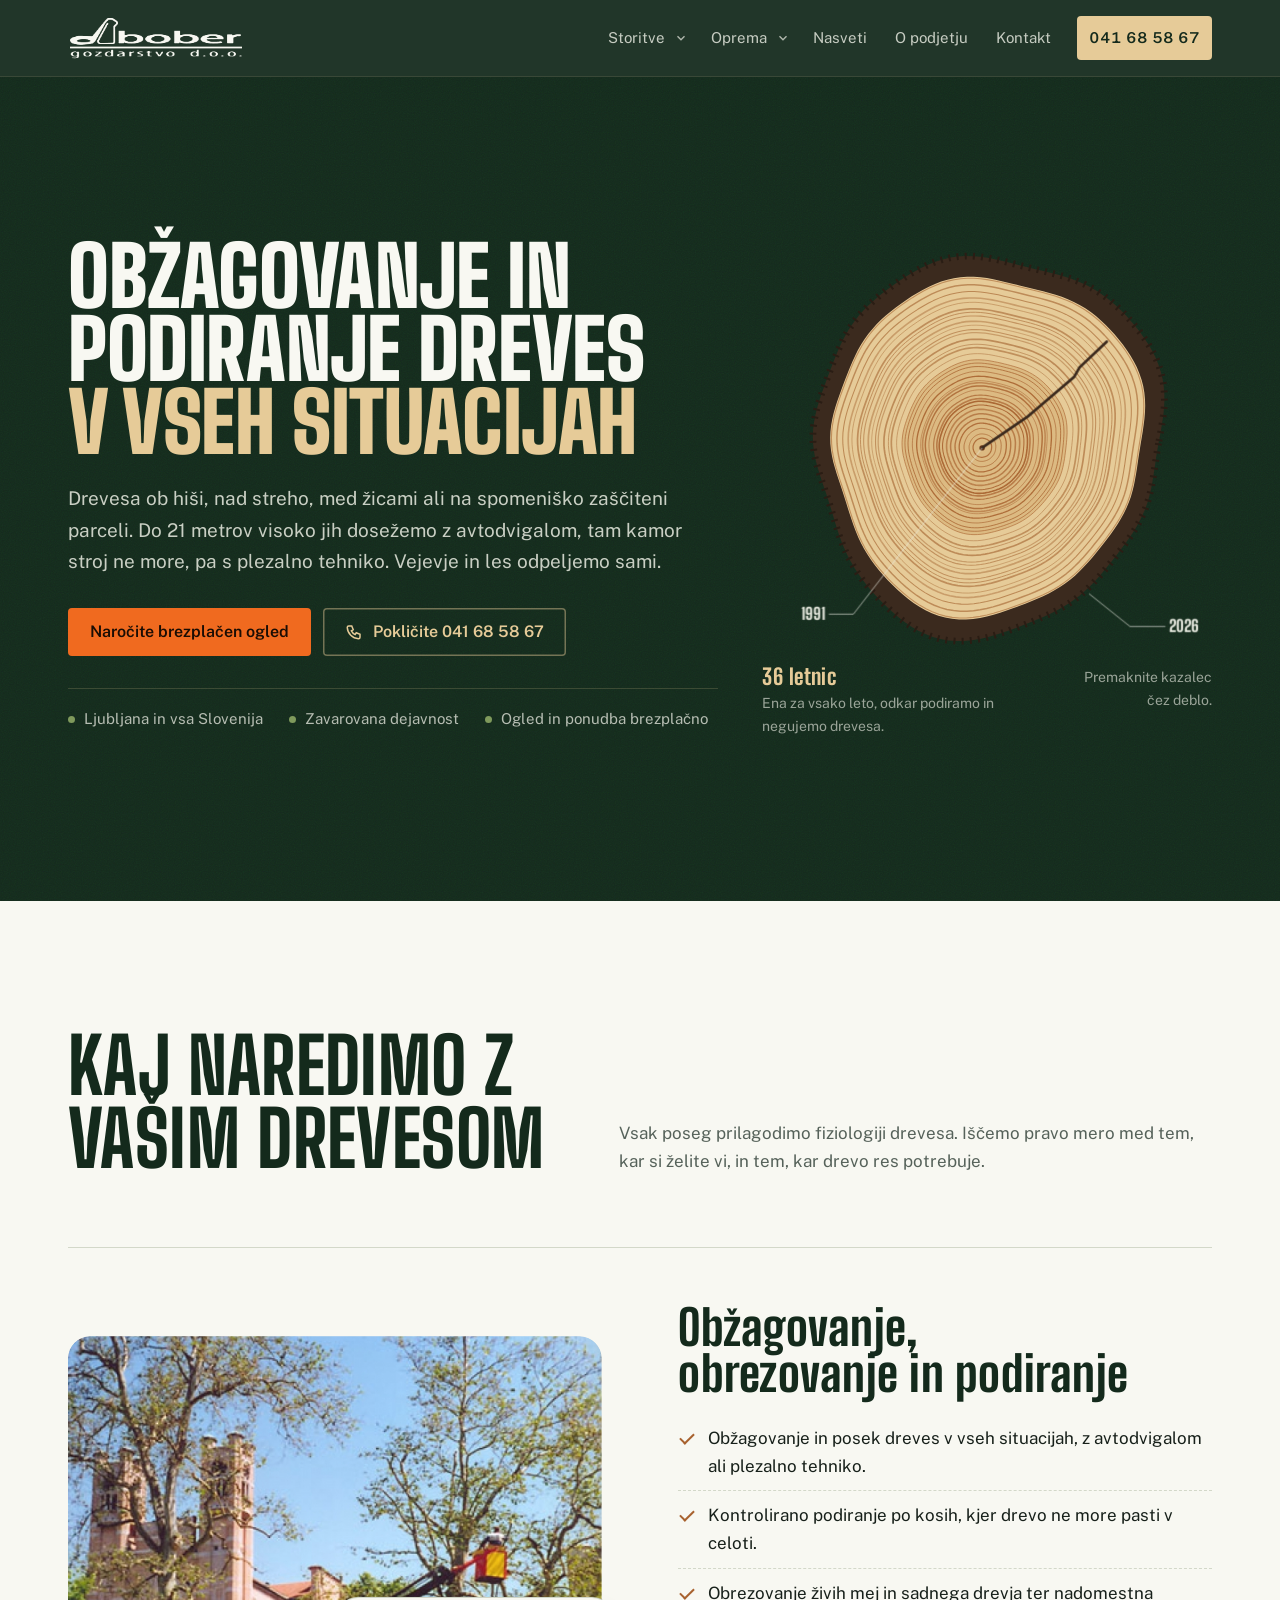
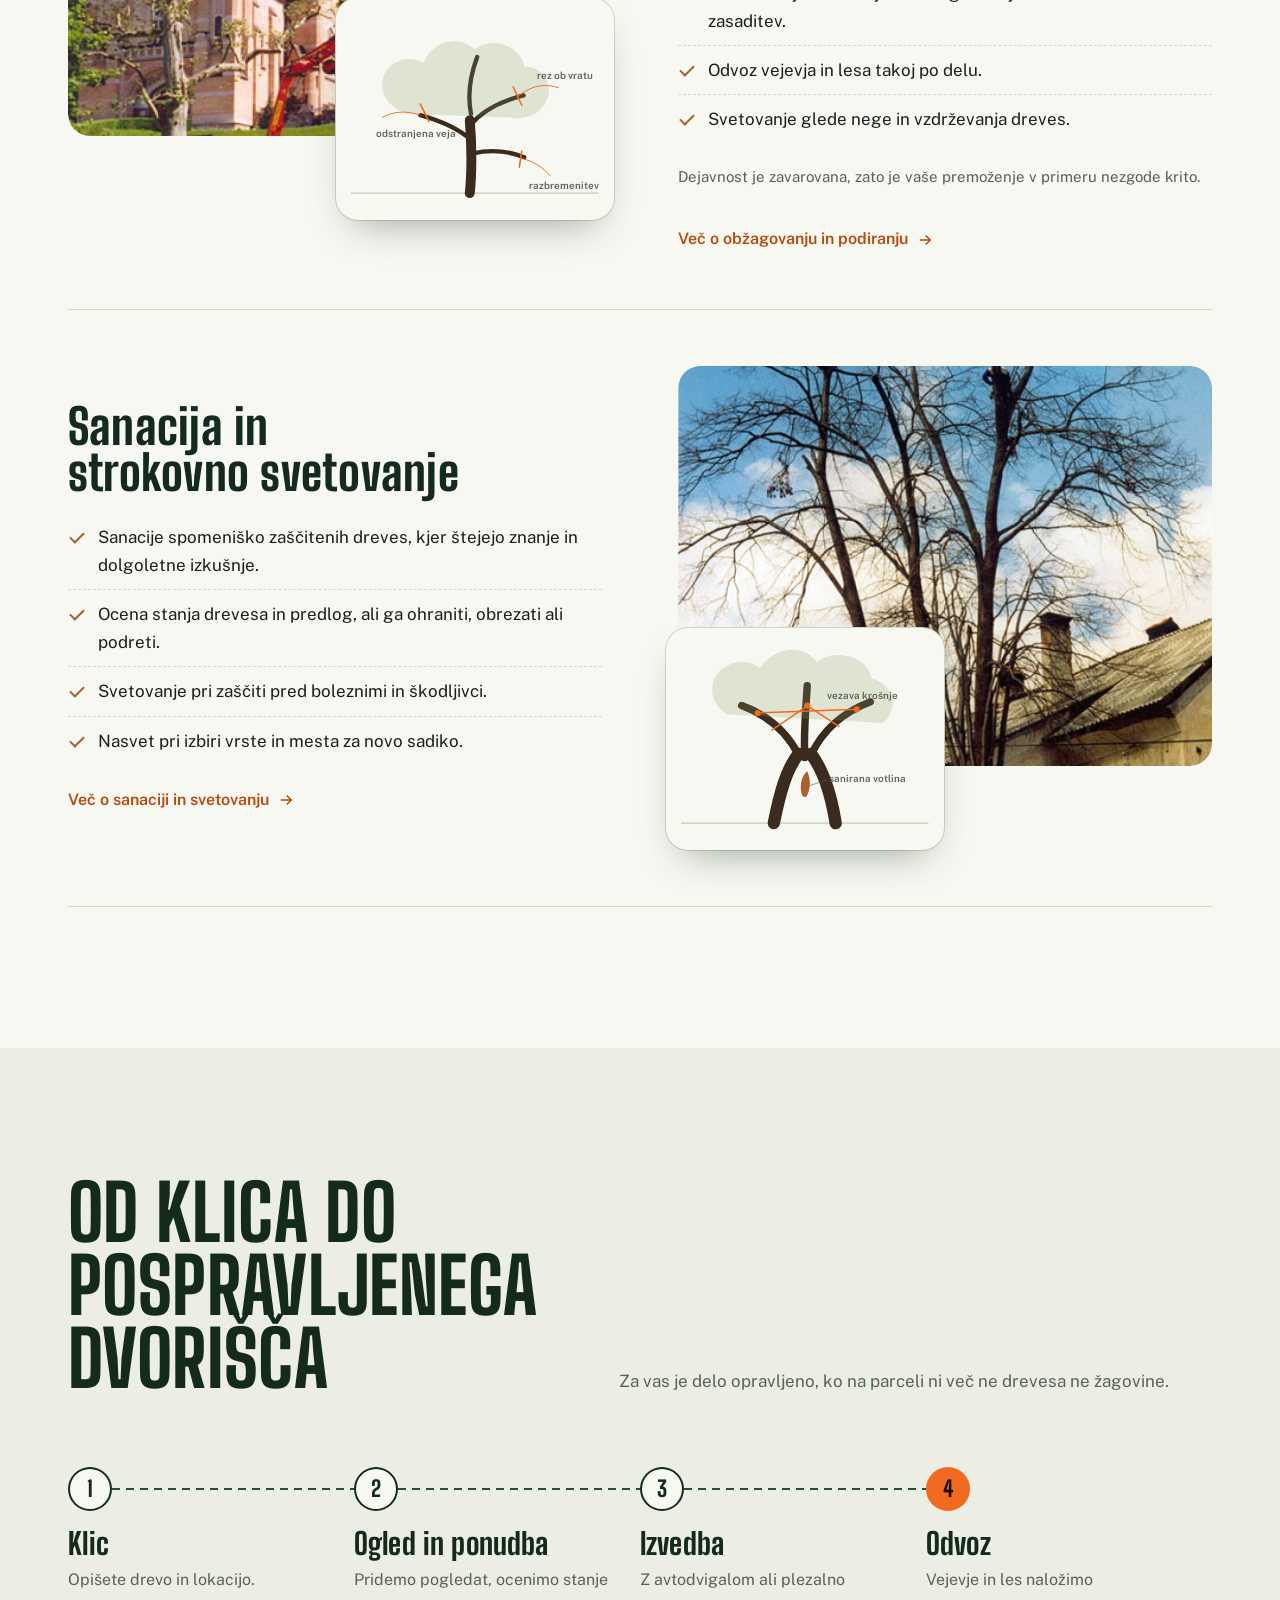
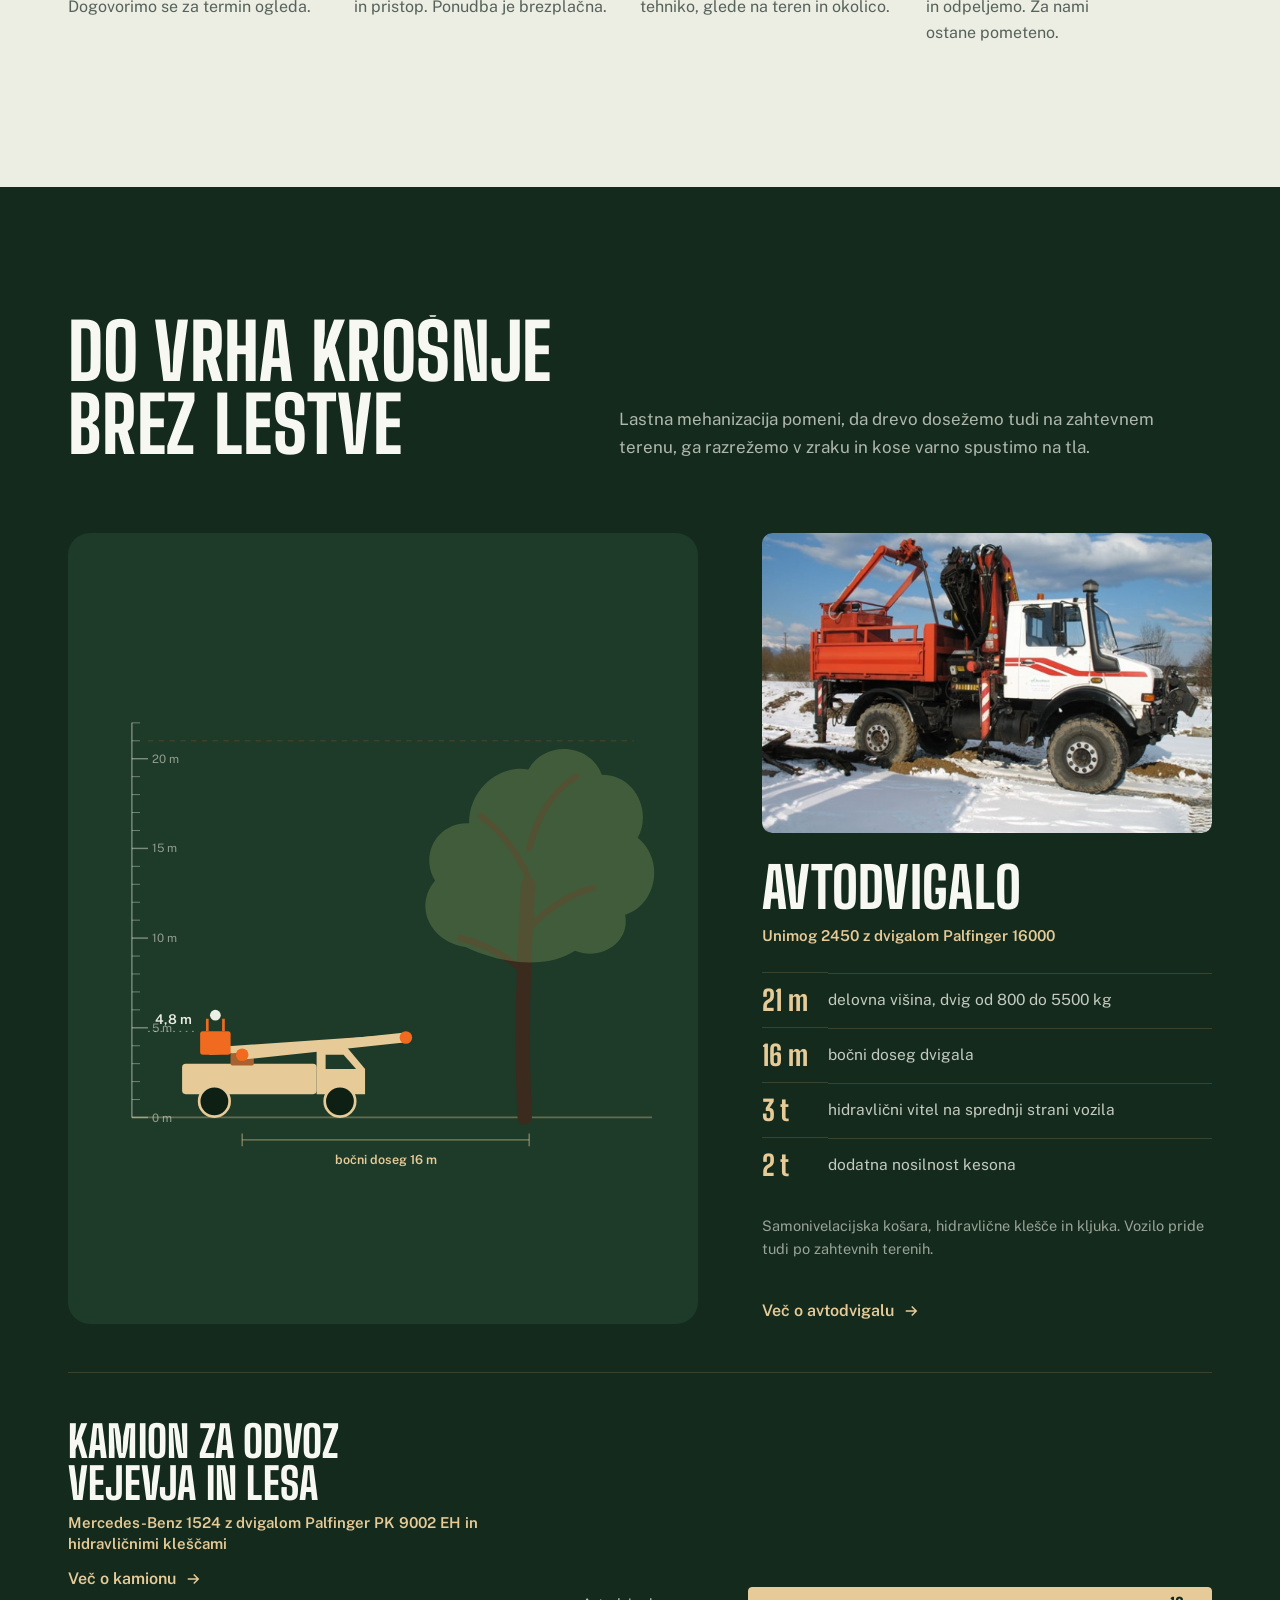
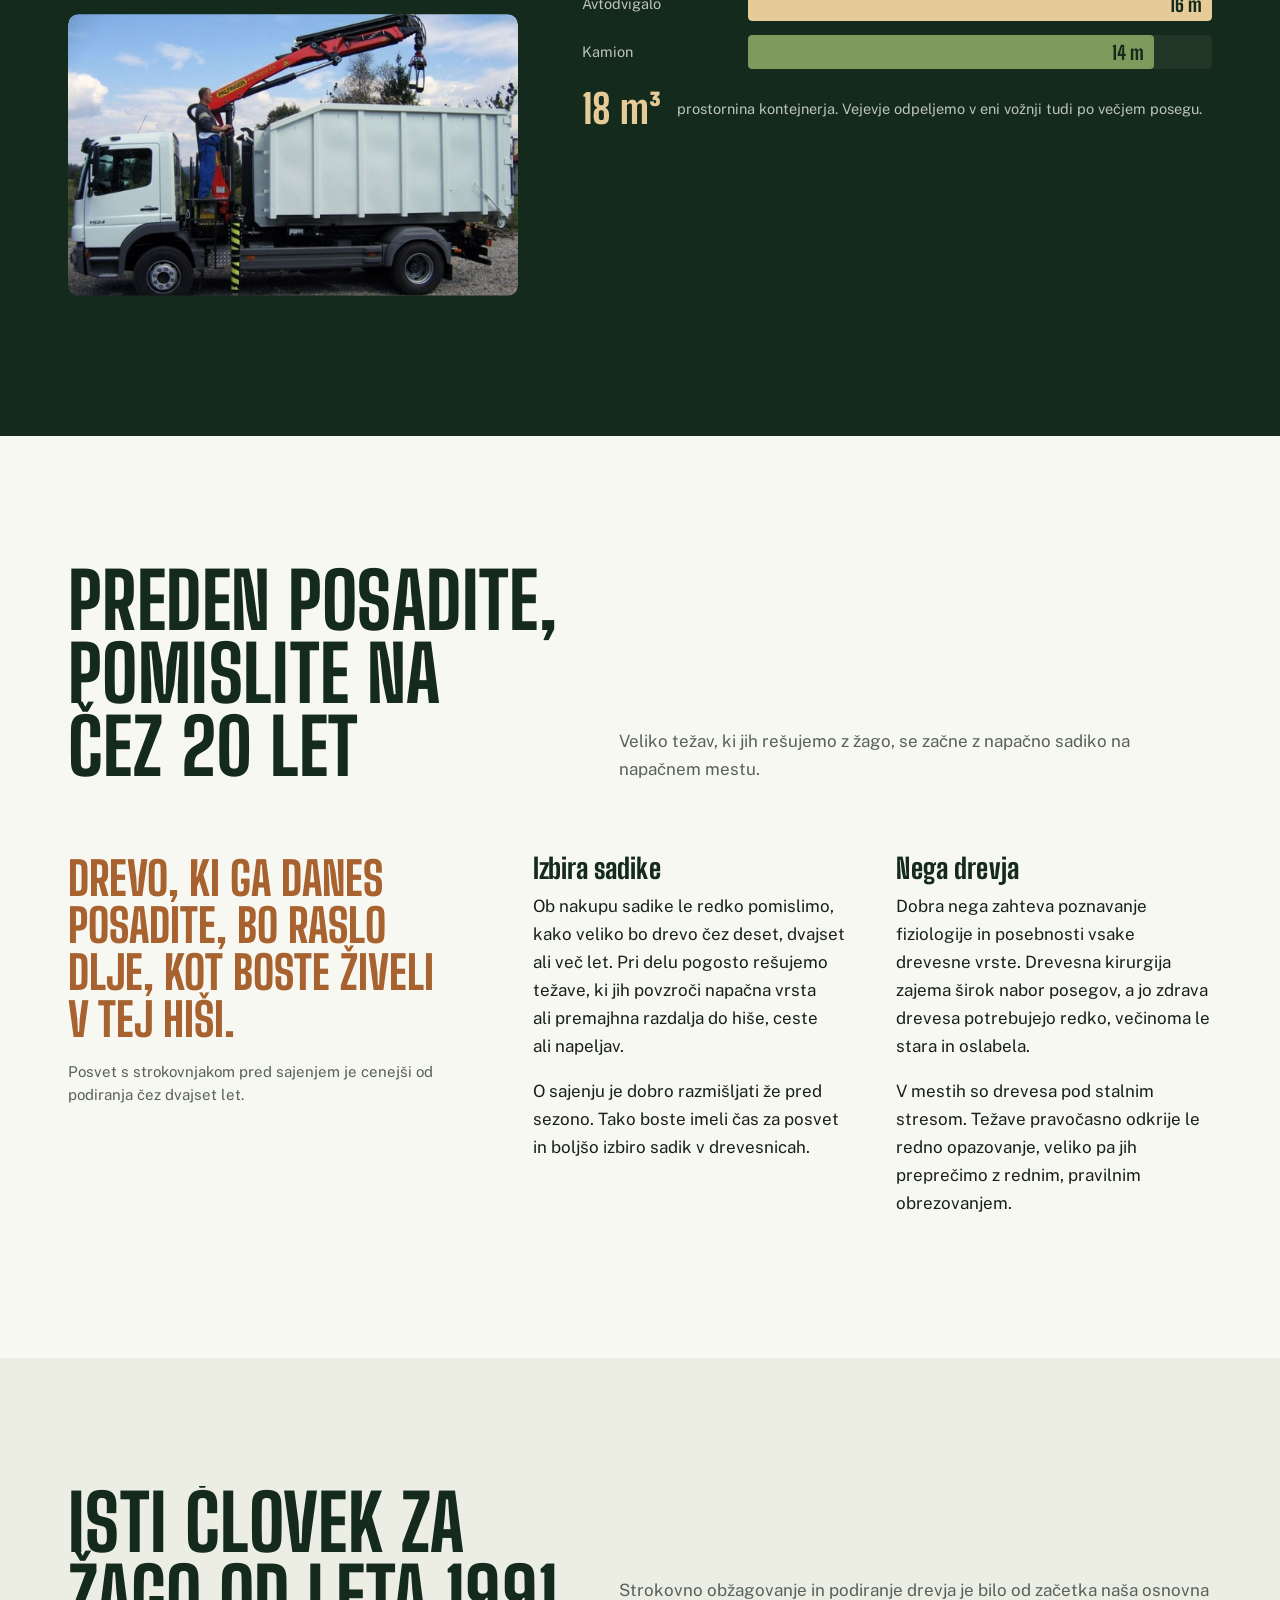
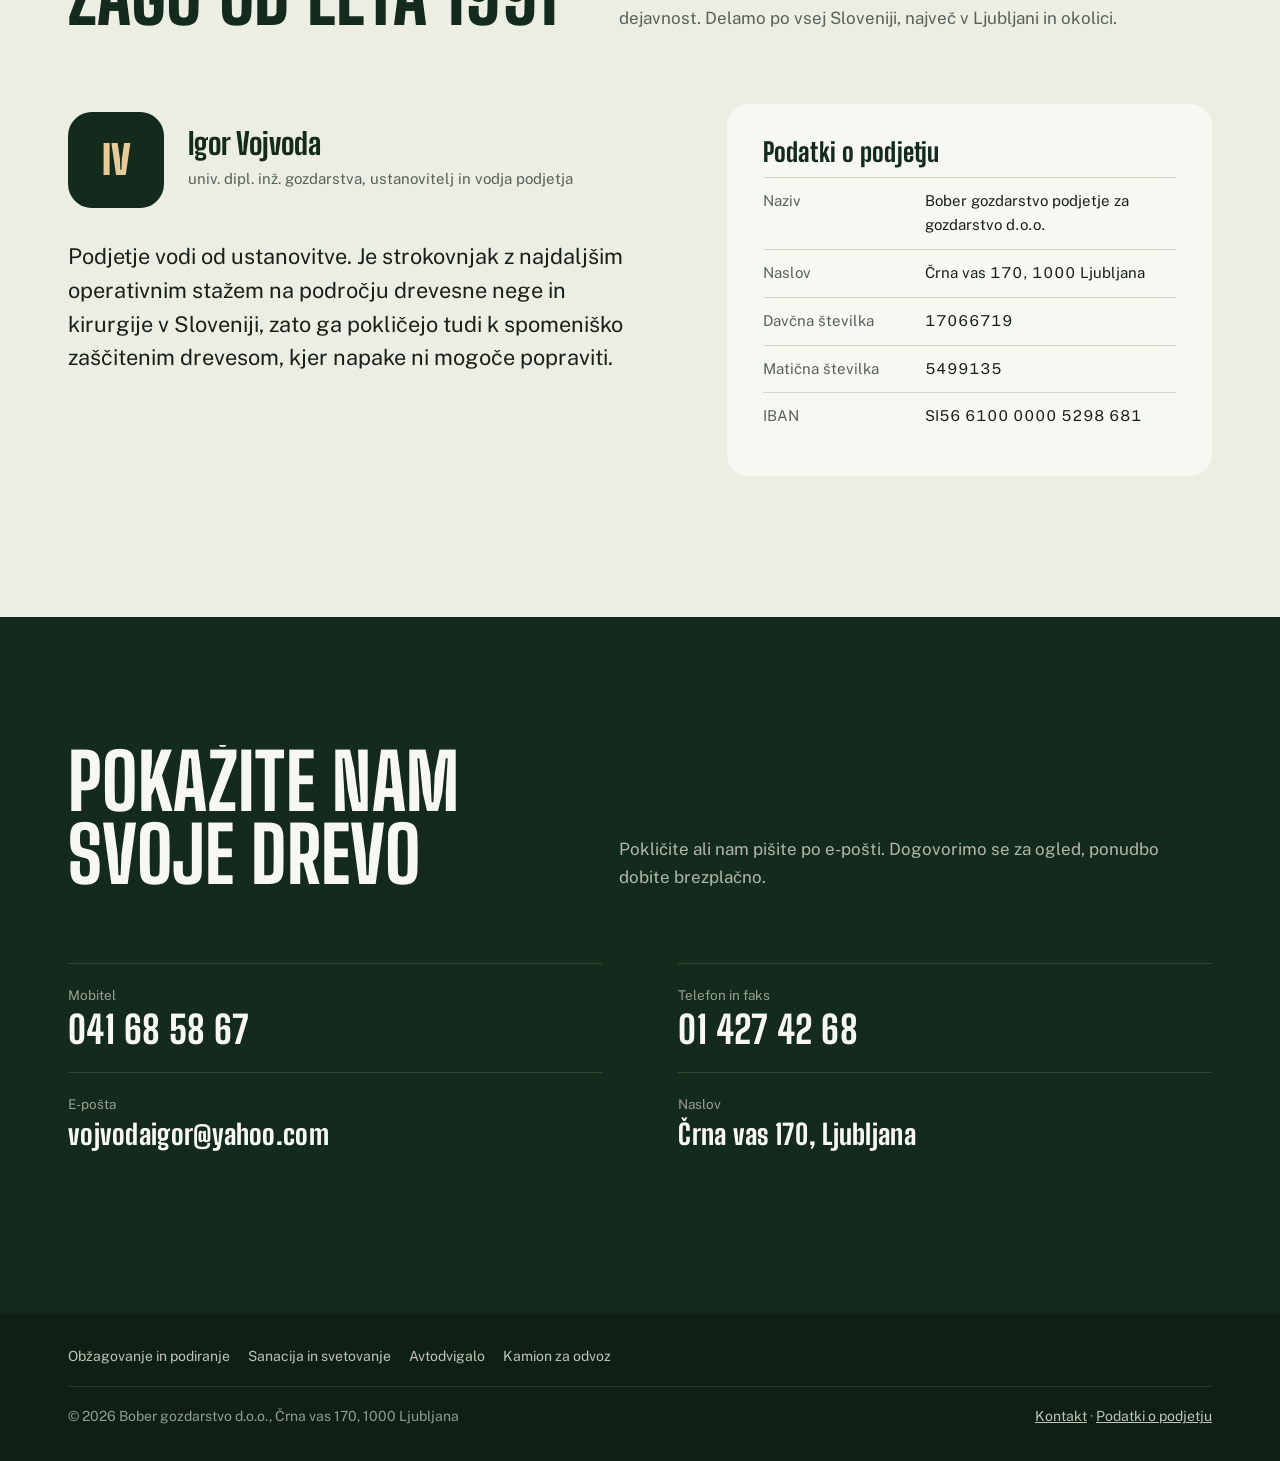
==== commit 9a6a0ee6: "Meni: spustni seznami s povezavami na podstrani Co-Authored-By: Claude Opus 5.5 <noreply@anthropic.c" ====
--- a/index.html
+++ b/index.html
@@ -60,8 +60,16 @@
       <svg width="24" height="24" viewBox="0 0 24 24" fill="none" stroke="currentColor" stroke-width="2"><path d="M3 7h18M3 12h18M3 17h18"/></svg>
     </button>
     <nav class="nav" id="nav" aria-label="Glavni meni">
-      <a href="#storitve">Storitve</a>
-      <a href="#oprema">Oprema</a>
+      <div class="has-sub">
+        <a href="#storitve">Storitve</a>
+        <button class="sub-btn" type="button" aria-expanded="false" aria-label="Odpri podstrani storitev"><svg viewBox="0 0 24 24" fill="none" stroke="currentColor" stroke-width="2.4" aria-hidden="true"><path d="M6 9l6 6 6-6"/></svg></button>
+        <ul class="sub"><li><a href="strokovno-obzagovanje-obrezovanje-in-podiranje-drevja/">Obžagovanje in podiranje</a></li><li><a href="sanacija-in-strokovno-svetovanje/">Sanacija in svetovanje</a></li></ul>
+      </div>
+      <div class="has-sub">
+        <a href="#oprema">Oprema</a>
+        <button class="sub-btn" type="button" aria-expanded="false" aria-label="Odpri podstrani opreme"><svg viewBox="0 0 24 24" fill="none" stroke="currentColor" stroke-width="2.4" aria-hidden="true"><path d="M6 9l6 6 6-6"/></svg></button>
+        <ul class="sub"><li><a href="avtodvigalo/">Avtodvigalo</a></li><li><a href="kamion-za-odvoz-vejevja-in-lesa/">Kamion za odvoz</a></li></ul>
+      </div>
       <a href="#nasveti">Nasveti</a>
       <a href="#podjetje">O podjetju</a>
       <a href="#kontakt">Kontakt</a>
@@ -480,6 +488,12 @@
   const btn = document.querySelector(".menu-btn"), nav = document.getElementById("nav");
   btn.addEventListener("click", () => { const o = nav.classList.toggle("open"); btn.setAttribute("aria-expanded", o); });
   nav.addEventListener("click", e => { if (e.target.tagName === "A"){ nav.classList.remove("open"); btn.setAttribute("aria-expanded", false); } });
+  document.querySelectorAll(".sub-btn").forEach(b => b.addEventListener("click", () => {
+    const o = b.parentElement.classList.toggle("open"); b.setAttribute("aria-expanded", o);
+  }));
+  document.addEventListener("click", e => document.querySelectorAll(".has-sub.open").forEach(w => {
+    if (!w.contains(e.target)){ w.classList.remove("open"); w.querySelector(".sub-btn").setAttribute("aria-expanded", false); }
+  }));
 
   /* ---- e-mail (assembled at runtime against scrapers) ---- */
   const addr = ["vojvodaigor", "yahoo.com"].join("@");
--- a/css/style.css
+++ b/css/style.css
@@ -421,3 +421,25 @@
   .card:hover,.card:hover .ph{transform:none}
   .ticks li:hover{padding-left:30px}
 }
+
+/* ---------- nav dropdowns (subpages) ---------- */
+.has-sub{position:relative;display:flex;align-items:center}
+.sub-btn{display:grid;place-items:center;width:28px;height:40px;margin-left:-10px;padding:0;background:none;border:0;color:rgba(236,238,228,.7);cursor:pointer}
+.sub-btn:hover{color:#fff}
+.sub-btn svg{width:14px;height:14px;transition:transform var(--t-med) var(--ease-out)}
+.has-sub.open .sub-btn svg{transform:rotate(180deg)}
+.sub{position:absolute;top:100%;left:0;min-width:250px;list-style:none;margin:0;padding:8px;background:var(--spruce);
+  border:1px solid rgba(230,203,152,.15);border-radius:var(--r-md);box-shadow:0 18px 40px -16px rgba(0,0,0,.55);
+  opacity:0;visibility:hidden;transform:translateY(6px);transition:opacity .2s,transform .2s var(--ease-out),visibility 0s .2s}
+.has-sub:hover .sub,.has-sub.open .sub,.has-sub:has(:focus-visible) .sub{opacity:1;visibility:visible;transform:none;transition:opacity .2s,transform .2s var(--ease-out)}
+.nav .sub a{display:block;padding:10px 12px;white-space:nowrap}
+.nav .sub a:hover{background:rgba(230,203,152,.1);color:#fff}
+.nav .sub a[aria-current="page"]{color:var(--sap)}
+.nav .sub a:not(.call)::after{content:none}
+@media (max-width:900px){
+  .has-sub{display:block}
+  .has-sub > a{display:block}
+  .sub-btn{display:none}
+  .sub{position:static;min-width:0;padding:0 0 0 18px;background:none;border:0;box-shadow:none;border-radius:0;opacity:1;visibility:visible;transform:none;transition:none}
+  .nav .sub a{padding:12px 4px;font-size:16px;color:rgba(236,238,228,.7);white-space:normal}
+}
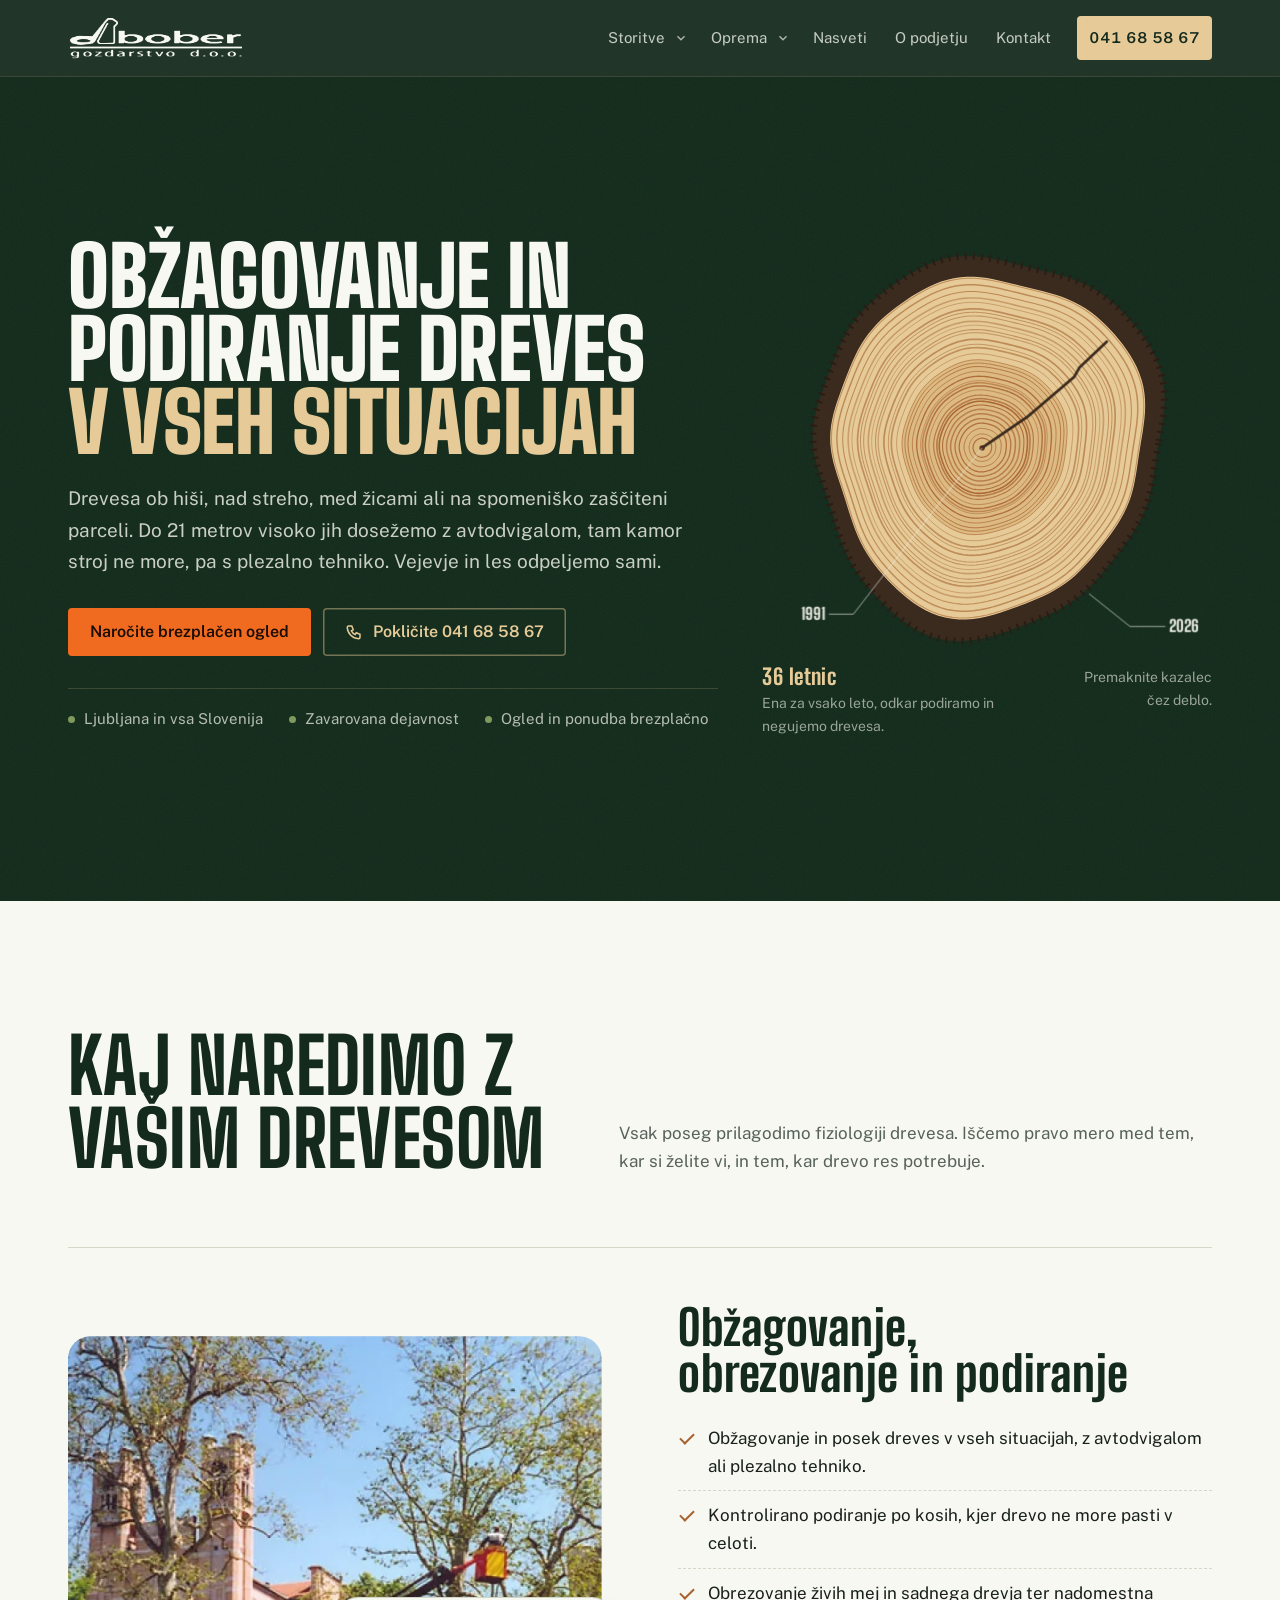
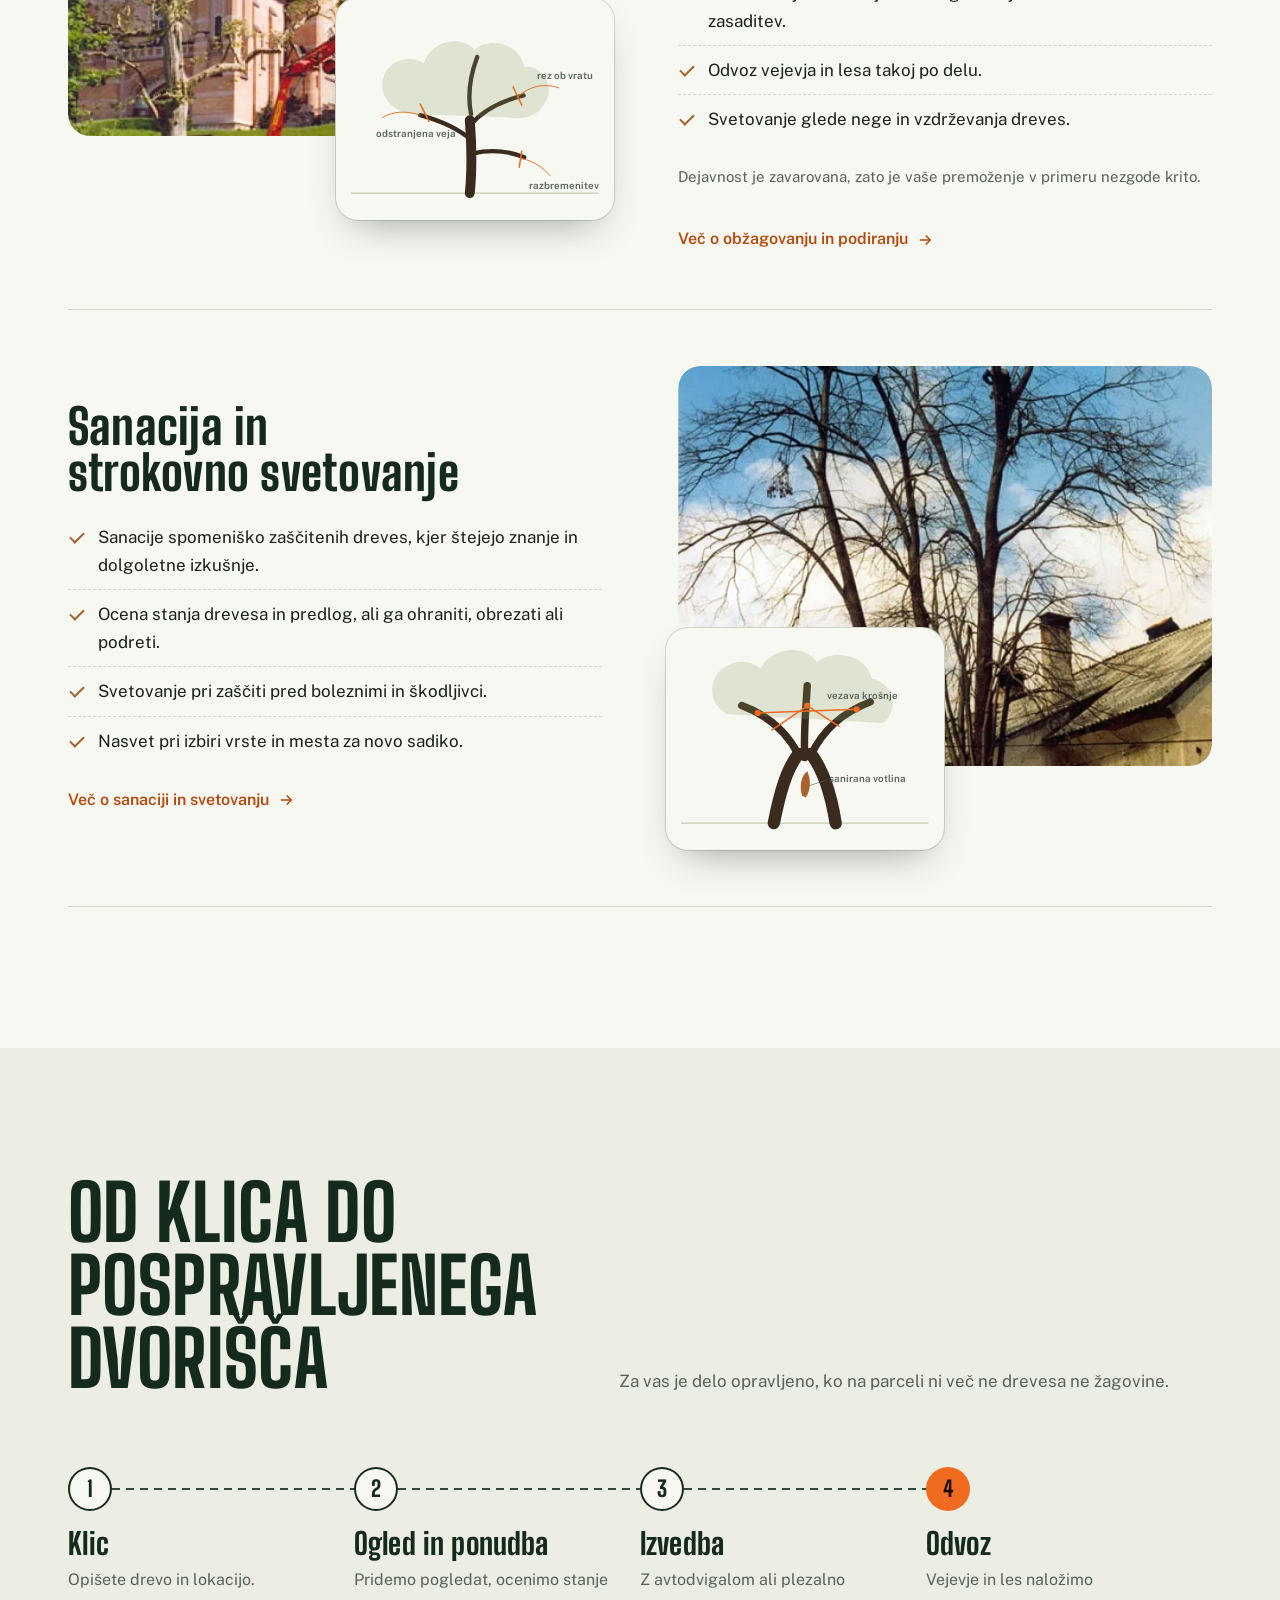
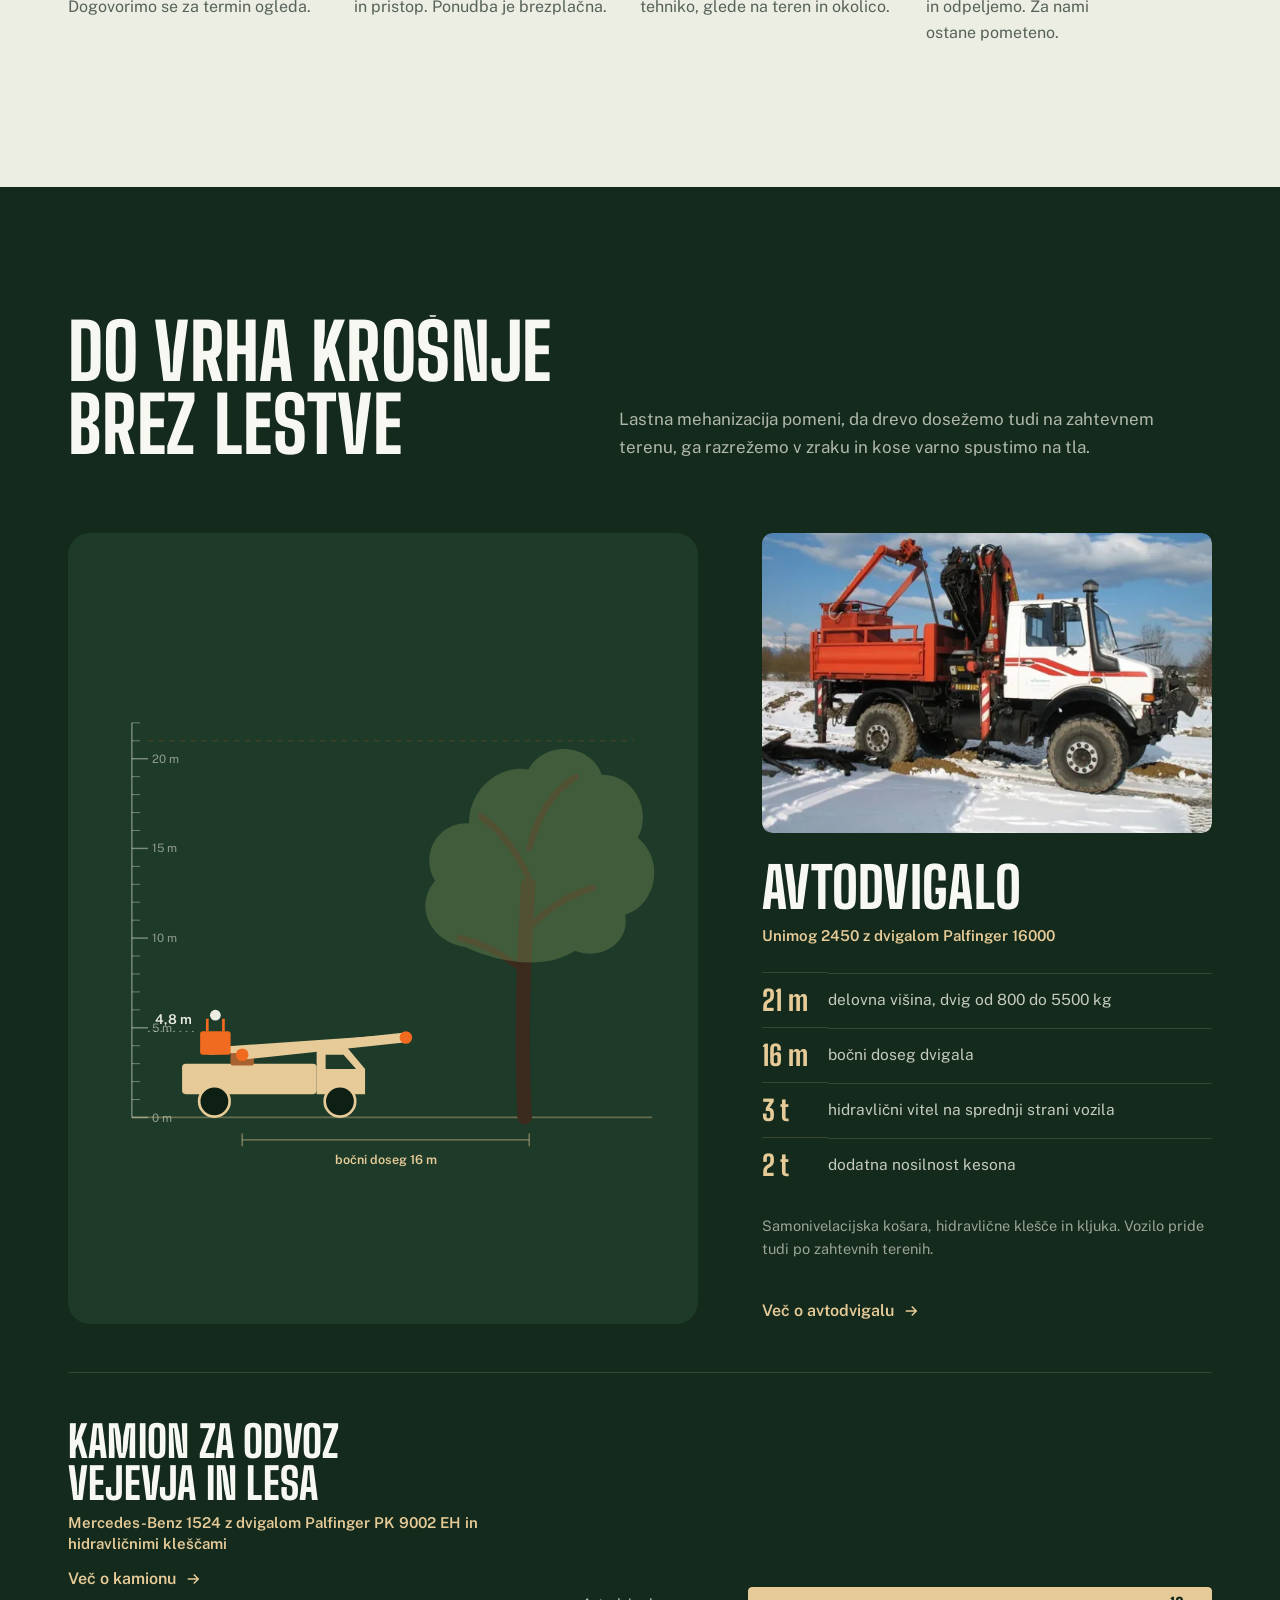
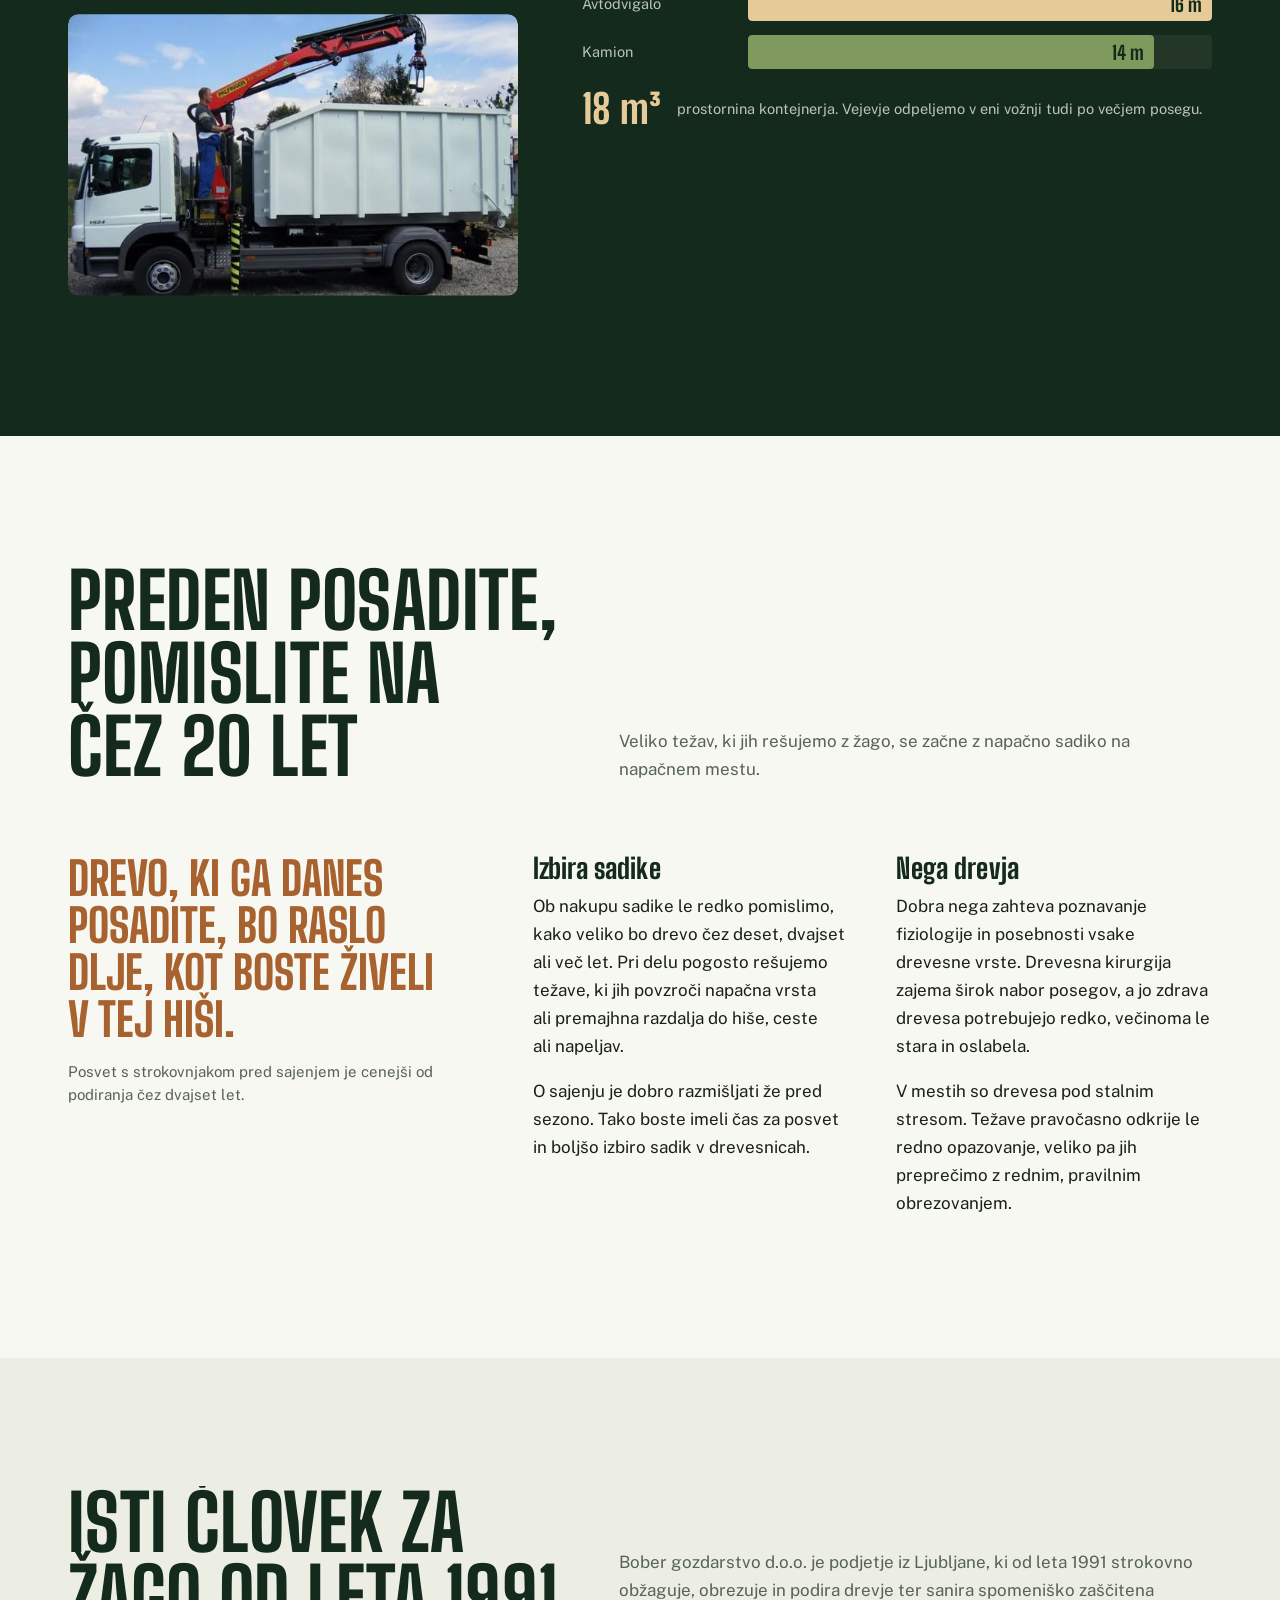
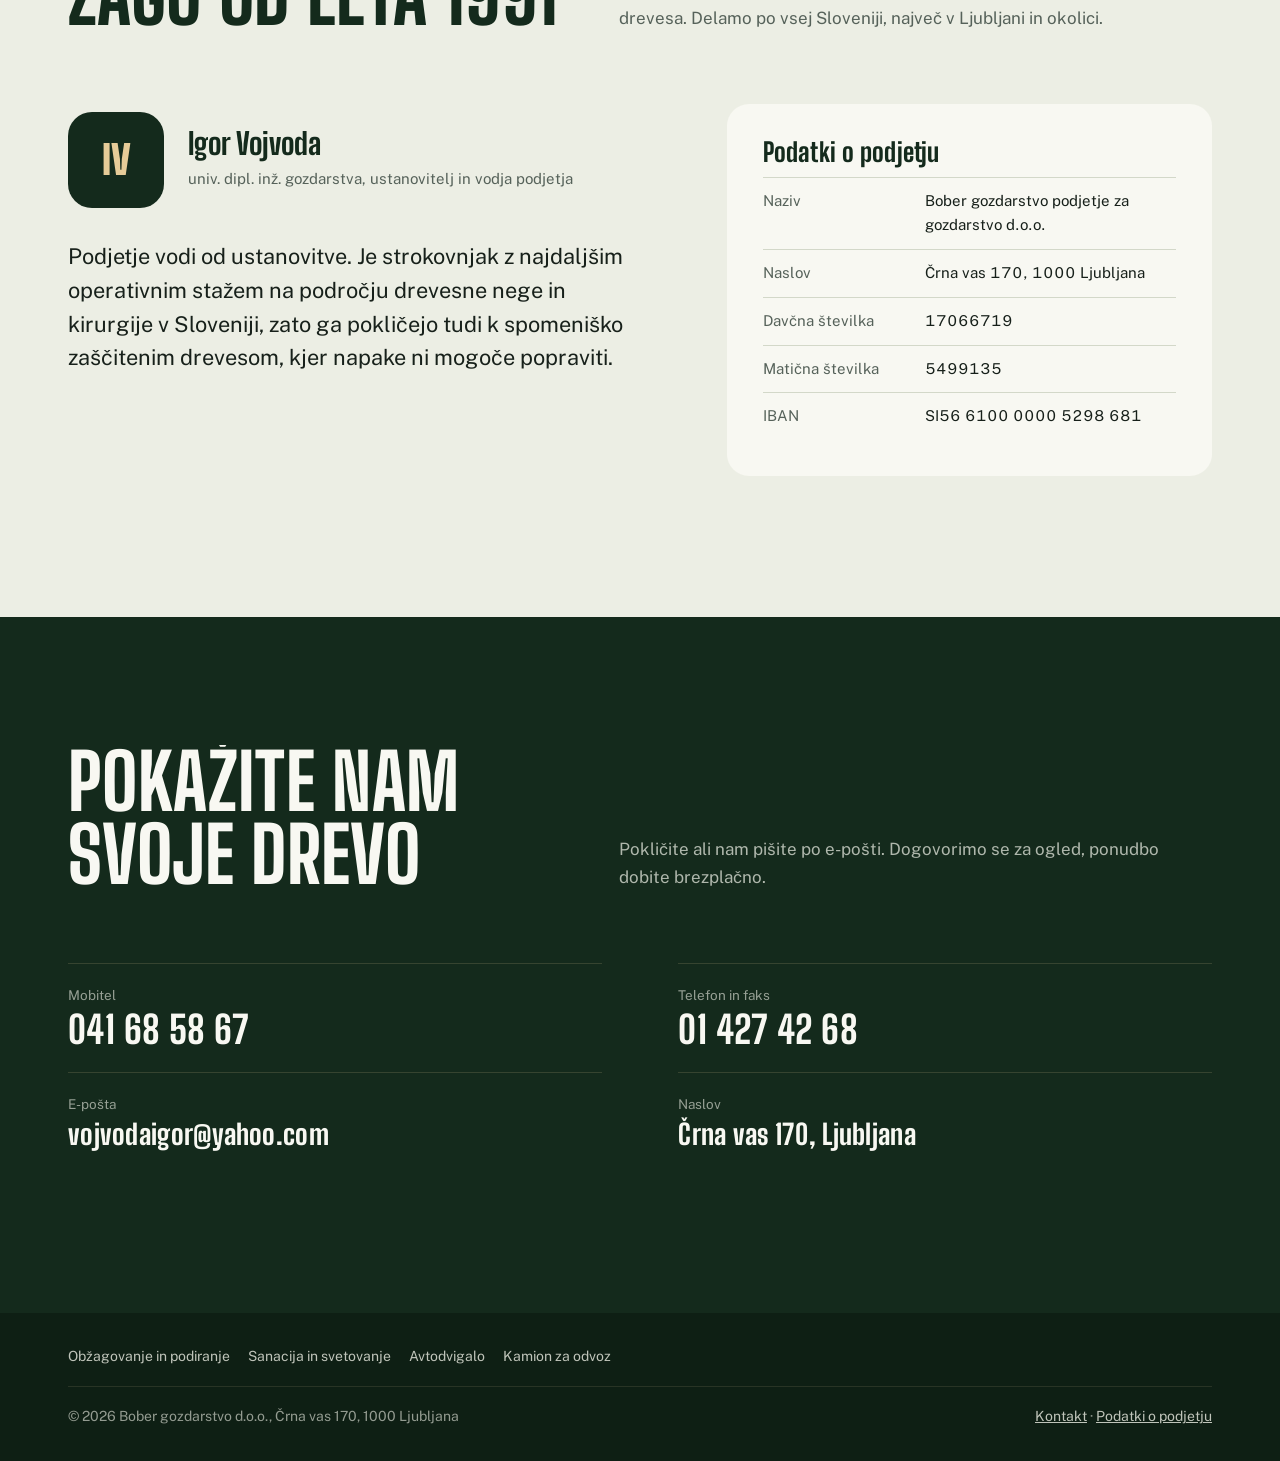
==== commit 9a9ac186: "SEO: sitemap, robots.txt, llms.txt, 404, WebP slike, og:image, Service schema Co-Authored-By: Claude" ====
--- a/index.html
+++ b/index.html
@@ -5,13 +5,16 @@
 <meta charset="utf-8">
 <meta name="viewport" content="width=device-width, initial-scale=1">
 <title>Obžagovanje in podiranje dreves Ljubljana | Bober gozdarstvo</title>
-<meta name="description" content="Strokovno obžagovanje, obrezovanje in podiranje dreves v Ljubljani in po Sloveniji od leta 1991. Avtodvigalo do 21 m, plezalna tehnika, odvoz vejevja. Brezplačen ogled.">
+<meta name="description" content="Obžagovanje, obrezovanje in podiranje dreves v Ljubljani in po Sloveniji od 1991. Avtodvigalo do 21 m, plezalna tehnika, odvoz vejevja. Brezplačen ogled.">
 <link rel="canonical" href="https://www.gozdarstvo-bober.si/">
 <meta property="og:type" content="website">
 <meta property="og:locale" content="sl_SI">
 <meta property="og:title" content="Bober gozdarstvo — obžagovanje in podiranje dreves">
 <meta property="og:description" content="Drevesna nega in kirurgija od leta 1991. Avtodvigalo do 21 m, plezalna tehnika, odvoz vejevja. Brezplačen ogled.">
 <meta property="og:url" content="https://www.gozdarstvo-bober.si/">
+<meta property="og:image" content="https://www.gozdarstvo-bober.si/img/avtodvigalo.jpg">
+<meta property="og:image:alt" content="Avtodvigalo Unimog 2450 z dvigalom Palfinger in košaro">
+<meta name="twitter:card" content="summary_large_image">
 <meta name="theme-color" content="#142A1C">
 <link rel="icon" href="data:image/svg+xml,%3Csvg xmlns='http://www.w3.org/2000/svg' viewBox='0 0 64 64'%3E%3Ccircle cx='32' cy='32' r='30' fill='%233B2A1E'/%3E%3Ccircle cx='32' cy='32' r='25' fill='%23E6CB98'/%3E%3Cg fill='none' stroke='%23A8622F' stroke-width='2'%3E%3Ccircle cx='32' cy='32' r='19'/%3E%3Ccircle cx='31' cy='33' r='13'/%3E%3Ccircle cx='31' cy='33' r='7'/%3E%3C/g%3E%3Cpath d='M32 32 L58 20' stroke='%233B2A1E' stroke-width='3'/%3E%3C/svg%3E">
 <link rel="preconnect" href="https://fonts.googleapis.com">
@@ -27,6 +30,8 @@
   "legalName": "Bober gozdarstvo podjetje za gozdarstvo d.o.o.",
   "description": "Strokovno obžagovanje, obrezovanje in podiranje dreves, sanacija spomeniško zaščitenih dreves, odvoz vejevja in lesa.",
   "url": "https://www.gozdarstvo-bober.si/",
+  "logo": "https://www.gozdarstvo-bober.si/img/bober-logo.png",
+  "image": "https://www.gozdarstvo-bober.si/img/avtodvigalo.jpg",
   "telephone": "+38641685867",
   "faxNumber": "+38614274268",
   "email": "vojvodaigor@yahoo.com",
@@ -123,7 +128,7 @@
 
     <article class="svc" data-rv>
       <div class="svc-media">
-        <figure class="svc-photo"><img class="ph" src="img/obzagovanje.jpg" data-fallback="https://www.gozdarstvo-bober.si/media/k2/items/cache/01f1a05053c6242fcfa23075e5b963c1_L.jpg" alt="Strokovno obžagovanje drevesa z avtodvigalom" width="600" height="450" loading="lazy" decoding="async"></figure>
+        <figure class="svc-photo"><img class="ph" src="img/obzagovanje.webp" alt="Strokovno obžagovanje drevesa z avtodvigalom" width="600" height="450" loading="lazy" decoding="async"></figure>
         <div class="svc-art" aria-hidden="true">
         <svg viewBox="0 0 400 320">
           <path d="M0 296h400" stroke="#C4CBB6" stroke-width="2"/>
@@ -159,7 +164,7 @@
 
     <article class="svc flip" data-rv>
       <div class="svc-media">
-        <figure class="svc-photo"><img class="ph" src="img/sanacija.jpg" data-fallback="https://www.gozdarstvo-bober.si/media/k2/items/cache/fa55c8bad0e242eb7986dc1135b50adb_L.jpg" alt="Sanacija starega drevesa" width="600" height="450" loading="lazy" decoding="async"></figure>
+        <figure class="svc-photo"><img class="ph" src="img/sanacija.webp" alt="Sanacija starega drevesa" width="600" height="450" loading="lazy" decoding="async"></figure>
         <div class="svc-art" aria-hidden="true">
         <svg viewBox="0 0 400 320">
           <path d="M0 296h400" stroke="#C4CBB6" stroke-width="2"/>
@@ -262,7 +267,7 @@
         </svg>
       </div>
       <div class="spec" data-rv>
-        <figure class="gear-photo"><img class="ph" src="img/avtodvigalo.jpg" data-fallback="https://www.gozdarstvo-bober.si/media/k2/items/cache/fc34f61d23b74be53ee07d469bd32064_L.jpg" alt="Avtodvigalo Unimog 2450 z dvigalom Palfinger in košaro" width="600" height="450" loading="lazy" decoding="async"></figure>
+        <figure class="gear-photo"><img class="ph" src="img/avtodvigalo.webp" alt="Avtodvigalo Unimog 2450 z dvigalom Palfinger in košaro" width="600" height="450" loading="lazy" decoding="async"></figure>
         <h3>Avtodvigalo</h3>
         <p class="model">Unimog 2450 z dvigalom Palfinger 16000</p>
         <dl>
@@ -281,7 +286,7 @@
         <h3>Kamion za odvoz vejevja in lesa</h3>
         <p class="model">Mercedes-Benz 1524 z dvigalom Palfinger PK 9002 EH in hidravličnimi kleščami</p>
         <a class="more" href="kamion-za-odvoz-vejevja-in-lesa/" style="margin-top:12px">Več o kamionu <svg viewBox="0 0 24 24" fill="none" stroke="currentColor" stroke-width="2" aria-hidden="true"><path d="M5 12h14M13 6l6 6-6 6"/></svg></a>
-        <figure class="gear-photo truck-photo"><img class="ph" src="img/kamion.jpg" data-fallback="https://www.gozdarstvo-bober.si/media/k2/items/cache/1c0ae2205709722b62e843abc0471a55_L.jpg" alt="Kamion Mercedes-Benz 1524 s kontejnerjem za odvoz vejevja in lesa" width="600" height="450" loading="lazy" decoding="async"></figure>
+        <figure class="gear-photo truck-photo"><img class="ph" src="img/kamion.webp" alt="Kamion Mercedes-Benz 1524 s kontejnerjem za odvoz vejevja in lesa" width="600" height="450" loading="lazy" decoding="async"></figure>
       </div>
       <div class="reach" data-rv aria-label="Primerjava dosega dvigal">
         <div class="row"><span>Avtodvigalo</span><div class="bar"><i style="width:100%">16 m</i></div></div>
@@ -320,7 +325,7 @@
   <div class="wrap">
     <div class="sec-head">
       <h2 id="h-podjetje">Isti človek za žago od leta 1991</h2>
-      <p>Strokovno obžagovanje in podiranje drevja je bilo od začetka naša osnovna dejavnost. Delamo po vsej Sloveniji, največ v Ljubljani in okolici.</p>
+      <p>Bober gozdarstvo d.o.o. je podjetje iz Ljubljane, ki od leta 1991 strokovno obžaguje, obrezuje in podira drevje ter sanira spomeniško zaščitena drevesa. Delamo po vsej Sloveniji, največ v Ljubljani in okolici.</p>
     </div>
     <div class="cols">
       <div>
